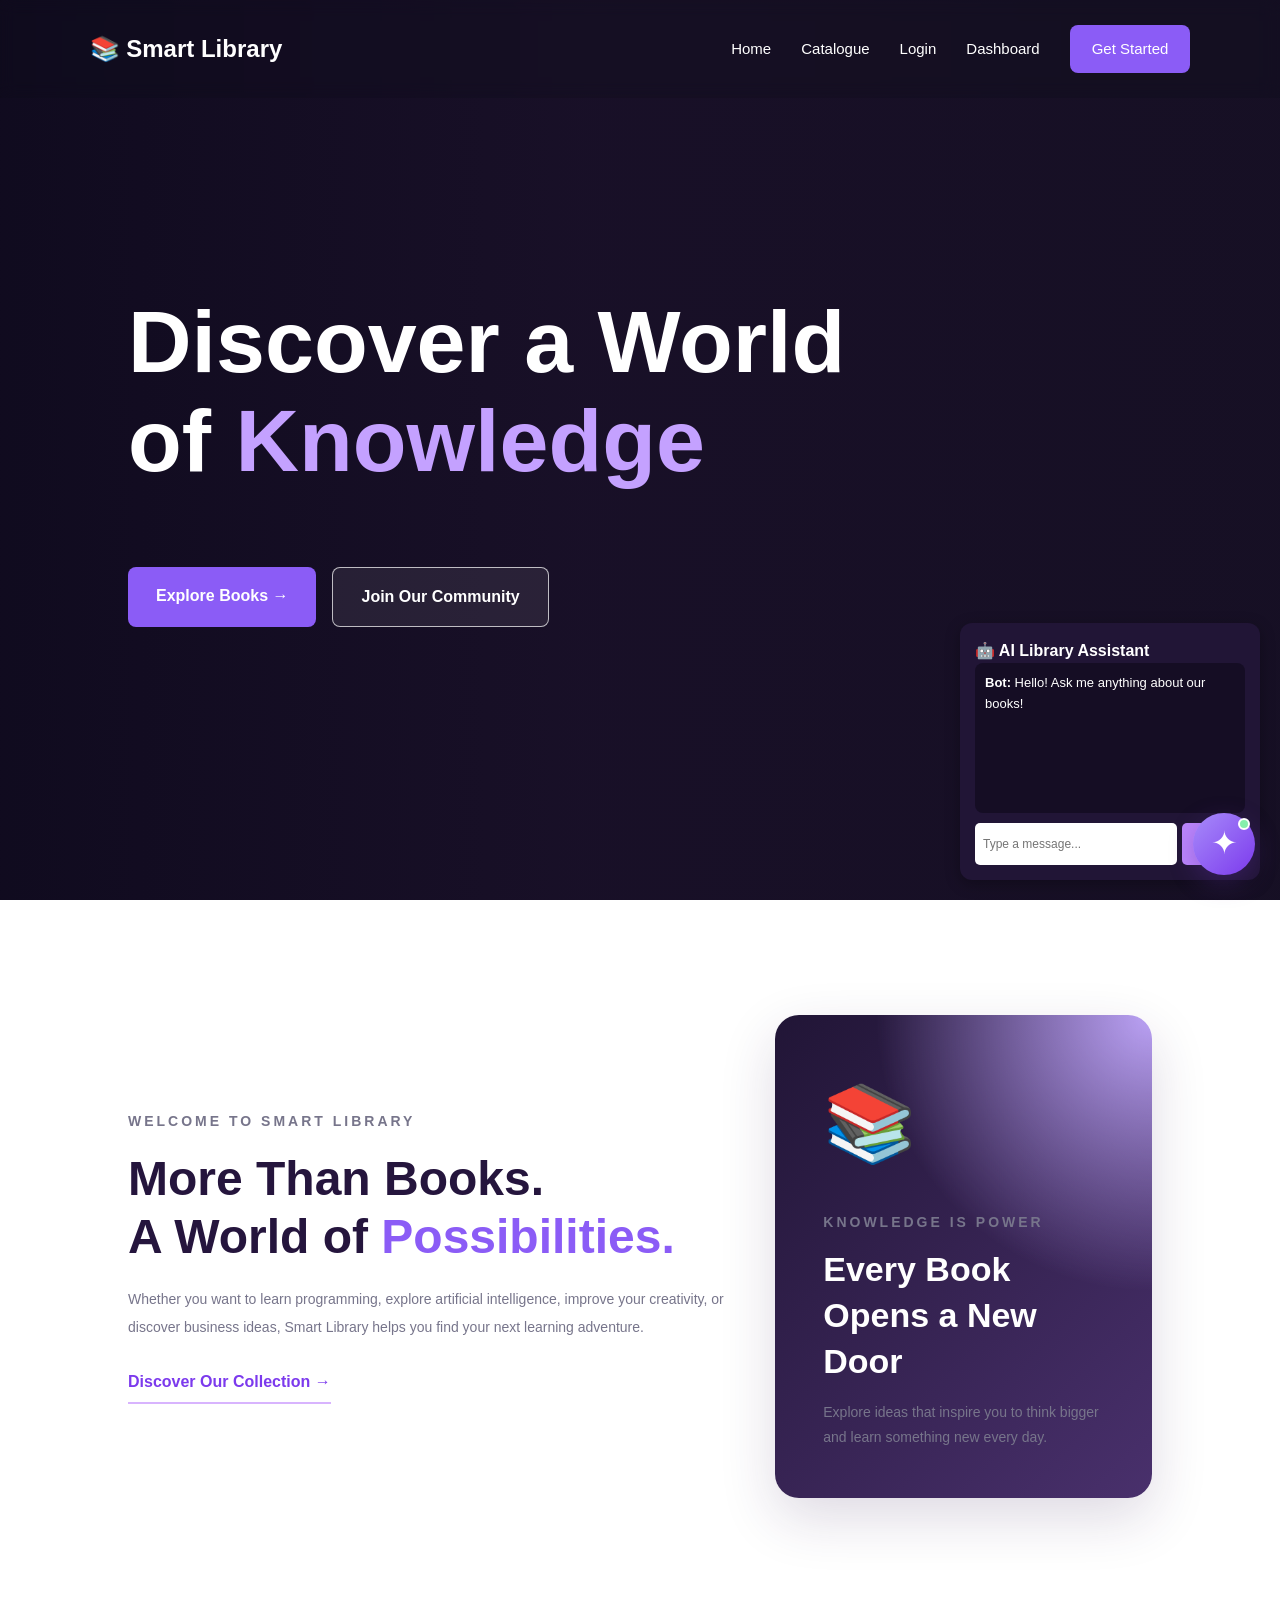
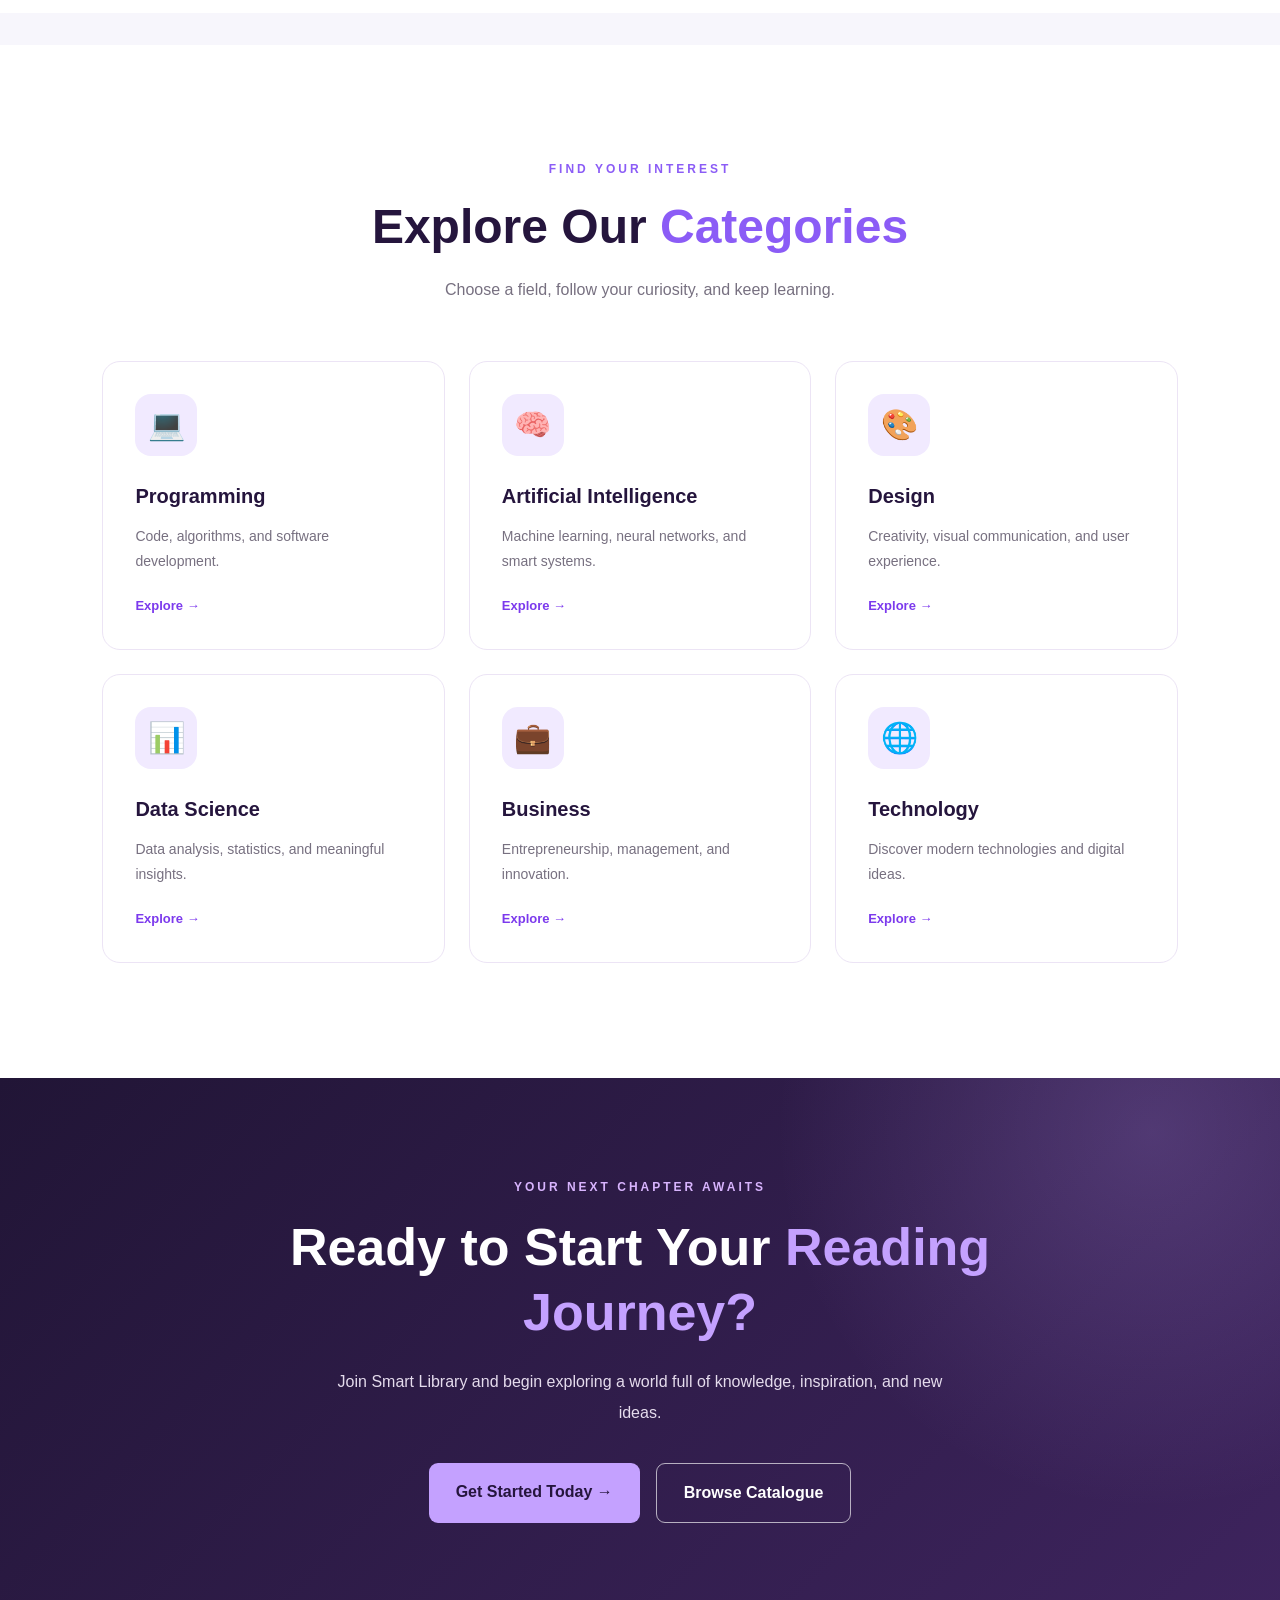
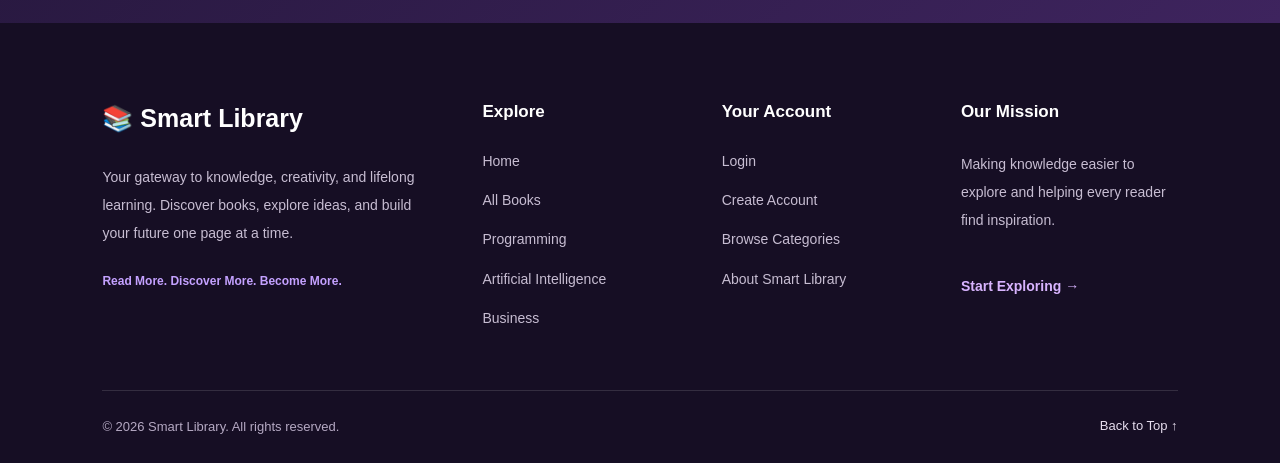
==== index.html @ 588bd34d "Rename home.html to index.html" ====
<!DOCTYPE html>
<html lang="en">
<head>
    <meta charset="UTF-8">
    <meta name="viewport" content="width=device-width, initial-scale=1.0">
    <meta name="theme-color" content="#211536">
    <title>Smart Library | Home</title>
    <link rel="stylesheet" href="style.css">
    <script src="chatbot.js" defer></script>
</head>
<body class="home-page">

    <!-- Navigation -->
    <header class="navbar">
        <a href="index.html" class="logo">📚 Smart Library</a>

        <nav>
            <a href="index.html">Home</a>
            <a href="catalogue.html">Catalogue</a>
            <a href="login.html">Login</a>
            <a href="dashboard.html">Dashboard</a>
            <a href="register.html" class="nav-btn">Get Started</a>
        </nav>
    </header>

    <main>

        <!-- Hero Section -->
        <section class="hero" id="home">

            <div class="hero-overlay"></div>

            <div class="hero-content">
                <h1>
                    Discover a World<br>
                    of <span>Knowledge</span>
                </h1>
                <br><br>
                <div class="hero-buttons">
                    <a href="catalogue.html" class="primary-btn">
                        Explore Books →
                    </a>
                    <a href="register.html" class="secondary-btn">
                        Join Our Community
                    </a>
                </div>
            </div>
        </section>

        <!-- Welcome Section -->
        <section class="welcome-section">
            <div class="welcome-text">
                <p class="section-kicker">WELCOME TO SMART LIBRARY</p>

                <h2>
                    More Than Books.<br>
                    A World of <span>Possibilities.</span>
                </h2>

                <p>
                    Whether you want to learn programming, explore
                    artificial intelligence, improve your creativity,
                    or discover business ideas, Smart Library helps
                    you find your next learning adventure.
                </p>

                <a href="catalogue.html" class="section-link">
                    Discover Our Collection →
                </a>
            </div>

            <div class="welcome-visual">
                <div class="welcome-book-icon">📚</div>
                <p class="visual-small">KNOWLEDGE IS POWER</p>
                <h3>Every Book Opens a New Door</h3>
                <p>
                    Explore ideas that inspire you to think bigger
                    and learn something new every day.
                </p>
            </div>
        </section>

        <!-- Categories -->
        <section class="home-categories-section" id="categories">
            <div class="section-heading">
                <p class="section-kicker">FIND YOUR INTEREST</p>
                <h2>Explore Our <span>Categories</span></h2>
                <p>
                    Choose a field, follow your curiosity, and keep learning.
                </p>
            </div>

            <div class="home-categories-grid">

                <a href="catalogue.html?category=programming" class="home-category-card">
                    <span class="category-icon">💻</span>
                    <h3>Programming</h3>
                    <p>Code, algorithms, and software development.</p>
                    <span class="category-arrow">Explore →</span>
                </a>

                <a href="catalogue.html?category=artificial-intelligence" class="home-category-card">
                    <span class="category-icon">🧠</span>
                    <h3>Artificial Intelligence</h3>
                    <p>Machine learning, neural networks, and smart systems.</p>
                    <span class="category-arrow">Explore →</span>
                </a>

                <a href="catalogue.html?category=design" class="home-category-card">
                    <span class="category-icon">🎨</span>
                    <h3>Design</h3>
                    <p>Creativity, visual communication, and user experience.</p>
                    <span class="category-arrow">Explore →</span>
                </a>

                <a href="catalogue.html?category=data-science" class="home-category-card">
                    <span class="category-icon">📊</span>
                    <h3>Data Science</h3>
                    <p>Data analysis, statistics, and meaningful insights.</p>
                    <span class="category-arrow">Explore →</span>
                </a>

                <a href="catalogue.html?category=business" class="home-category-card">
                    <span class="category-icon">💼</span>
                    <h3>Business</h3>
                    <p>Entrepreneurship, management, and innovation.</p>
                    <span class="category-arrow">Explore →</span>
                </a>

                <a href="catalogue.html?category=technology" class="home-category-card">
                    <span class="category-icon">🌐</span>
                    <h3>Technology</h3>
                    <p>Discover modern technologies and digital ideas.</p>
                    <span class="category-arrow">Explore →</span>
                </a>

            </div>
        </section>

        <!-- Call to Action -->
        <section class="home-cta-section">
            <div class="cta-content">
                <p class="section-kicker">YOUR NEXT CHAPTER AWAITS</p>
                <h2>Ready to Start Your <span>Reading Journey?</span></h2>
                <p>
                    Join Smart Library and begin exploring a world
                    full of knowledge, inspiration, and new ideas.
                </p>

                <div class="hero-buttons cta-buttons">
                    <a href="register.html" class="cta-main-btn">
                        Get Started Today →
                    </a>

                    <a href="catalogue.html" class="cta-outline-btn">
                        Browse Catalogue
                    </a>
                </div>
            </div>
        </section>

        <!-- AI Chatbot Floating Box -->
        <div id="chatbot-container" style="position: fixed; bottom: 20px; right: 20px; z-index: 1000; background: #211536; padding: 15px; border-radius: 12px; color: white; width: 300px; box-shadow: 0 4px 15px rgba(0,0,0,0.3);">
            <h3 style="margin-top:0; font-size: 16px;">🤖 AI Library Assistant</h3>
            <div id="chat-messages" style="height: 150px; overflow-y: auto; background: #150d24; padding: 10px; border-radius: 8px; margin-bottom: 10px; font-size: 13px;">
                <p><strong>Bot:</strong> Hello! Ask me anything about our books!</p>
            </div>
            <div style="display: flex; gap: 5px;">
                <input type="text" id="user-input" placeholder="Type a message..." style="flex: 1; padding: 8px; border-radius: 5px; border: none; font-size: 12px;">
                <button onclick="sendChatMessage()" style="background: #bb86fc; color: black; border: none; padding: 8px 12px; border-radius: 5px; cursor: pointer; font-weight: bold;">Send</button>
            </div>
        </div>

    </main>

    <!-- Footer -->
    <footer class="home-footer" id="footer">
        <div class="footer-main">

            <div class="footer-about">
                <a href="index.html" class="footer-logo">
                    📚 Smart Library
                </a>

                <p>
                    Your gateway to knowledge, creativity, and lifelong
                    learning. Discover books, explore ideas, and build
                    your future one page at a time.
                </p>

                <div class="footer-motto">
                    Read More. Discover More. Become More.
                </div>
            </div>

            <div class="footer-column">
                <h3>Explore</h3>
                <a href="index.html">Home</a>
                <a href="catalogue.html">All Books</a>
                <a href="catalogue.html?category=programming">Programming</a>
                <a href="catalogue.html?category=artificial-intelligence">
                    Artificial Intelligence
                </a>
                <a href="catalogue.html?category=business">Business</a>
            </div>

            <div class="footer-column">
                <h3>Your Account</h3>
                <a href="login.html">Login</a>
                <a href="register.html">Create Account</a>
                <a href="#categories">Browse Categories</a>
                <a href="#about">About Smart Library</a>
            </div>

            <div class="footer-column footer-contact">
                <h3>Our Mission</h3>
                <p>
                    Making knowledge easier to explore and helping
                    every reader find inspiration.
                </p>
                <a href="catalogue.html" class="footer-explore-btn">
                    Start Exploring →
                </a>
            </div>

        </div>

        <div class="footer-bottom">
            <p>© 2026 Smart Library. All rights reserved.</p>

            <a href="#home">Back to Top ↑</a>
        </div>
    </footer>

</body>
</html>
---- style.css ----
/*GENERAL STYLES*/
* {
    margin: 0;
    padding: 0;
    box-sizing: border-box;
}

body {
    font-family: Arial, sans-serif;
    background: #fff;
}

html {
    scroll-behavior: smooth;
    scroll-padding-top: 90px;
}
/*NAVIGATION BAR*/
.navbar {
    position: absolute;
    top: 0;
    left: 0;
    width: 100%;
    z-index: 10;

    display: flex;
    justify-content: space-between;
    align-items: center;

    padding: 25px 7%;
    background: rgba(15, 12, 25, 0.25);
    backdrop-filter: blur(8px);
}

.logo {
    color: white;
    font-size: 24px;
    font-weight: bold;
    text-decoration: none;
}

.navbar nav {
    display: flex;
    align-items: center;
    gap: 30px;
}

.navbar nav a {
    color: white;
    text-decoration: none;
    font-size: 15px;
    transition: 0.3s;
}

.navbar nav a:hover {
    color: #d8b4fe;
}

.navbar nav .nav-btn {
    background: #8b5cf6;
    padding: 12px 22px;
    border-radius: 8px;
}

.navbar nav .nav-btn:hover {
    background: #7c3aed;
    color: white;
}
/*ORIGINAL HERO STYLES
   Used by the Home Page*/
.hero {
    position: relative;
    width: 100%;
    min-height: 100vh;
    min-height: 100svh;

    display: flex;
    align-items: center;

    padding: 130px 10% 100px;
    overflow: hidden;
    background: #171126;
}

.hero-video {
    position: absolute;
    inset: 0;

    width: 100%;
    height: 100%;

    object-fit: cover;
    object-position: center;

    z-index: 0;
}

.hero-overlay {
    position: absolute;
    inset: 0;

    background: linear-gradient(
        90deg,
        rgba(15, 10, 30, 0.88) 0%,
        rgba(25, 15, 40, 0.65) 45%,
        rgba(20, 10, 30, 0.2) 100%
    );

    z-index: 1;
}

.hero-content {
    position: relative;
    z-index: 2;
    max-width: 700px;
    color: white;
}

.subtitle {
    color: #d8b4fe;
    font-size: 13px;
    font-weight: bold;
    letter-spacing: 4px;
    margin-bottom: 25px;
}

.hero-content h1 {
    font-size: clamp(42px, 6vw, 76px);
    line-height: 1.15;
    margin-bottom: 25px;
    font-weight: 800;
}

.hero-content h1 span {
    color: #c4a1ff;
}

.hero-description {
    max-width: 520px;
    font-size: 18px;
    line-height: 1.8;
    color: #e5e0ed;
    margin-bottom: 35px;
}


/*BUTTONS*/

.hero-buttons {
    display: flex;
    flex-wrap: wrap;
    gap: 16px;
}

.primary-btn,
.secondary-btn {
    display: inline-block;
    padding: 16px 28px;
    border-radius: 8px;
    text-decoration: none;
    font-weight: bold;
    transition: 0.3s;
}

.primary-btn {
    background: #8b5cf6;
    color: white;
}

.primary-btn:hover {
    background: #7c3aed;
    transform: translateY(-3px);
}

.secondary-btn {
    color: white;
    border: 1px solid rgba(255, 255, 255, 0.7);
    background: rgba(255, 255, 255, 0.08);
}

.secondary-btn:hover {
    background: white;
    color: #25153d;
}

.scroll-indicator {
    position: absolute;
    bottom: 30px;
    left: 10%;
    z-index: 2;

    color: #e5e0ed;
    font-size: 11px;
    letter-spacing: 3px;
}


/* RESPONSIVE NAVIGATION AND HERO */

@media (max-width: 768px) {
    .navbar {
        padding: 20px 5%;
        align-items: flex-start;
        gap: 20px;
    }

    .logo {
        font-size: 18px;
    }

    .navbar nav {
        gap: 12px;
        flex-wrap: wrap;
        justify-content: flex-end;
    }

    .navbar nav a {
        font-size: 12px;
    }

    .navbar nav .nav-btn {
        padding: 9px 12px;
    }

    .hero {
        padding: 140px 7% 100px;
    }

    .hero-overlay {
        background: rgba(15, 10, 30, 0.7);
    }

    .hero-description {
        font-size: 16px;
    }

    .scroll-indicator {
        left: 7%;
    }
}


/*INNER PAGES NAVIGATION */

.inner-navbar {
    position: relative;
    background: #211536;
}


/* ========================================
   CATALOGUE PAGE
======================================== */

.catalogue-page {
    background: #faf8ff;
    min-height: 100vh;
}

.catalogue-main {
    max-width: 1200px;
    margin: auto;
    padding: 65px 25px;
}

.catalogue-heading {
    text-align: center;
    margin-bottom: 40px;
}

.catalogue-heading .subtitle {
    margin-bottom: 15px;
}

.catalogue-heading h1 {
    font-size: clamp(32px, 5vw, 48px);
    color: #25153d;
    margin-bottom: 15px;
}

.catalogue-heading h1 span {
    color: #8b5cf6;
}

.catalogue-heading > p:last-child {
    color: #777080;
    line-height: 1.7;
}

.catalogue-tools {
    display: flex;
    gap: 15px;
    margin-bottom: 20px;
}

.catalogue-tools input,
.catalogue-tools select {
    min-width: 0;
    padding: 15px;
    border: 1px solid #e5dcef;
    border-radius: 10px;
    background: white;
    font-size: 15px;
    outline: none;
}

.catalogue-tools input {
    flex: 1;
}

.catalogue-tools input:focus,
.catalogue-tools select:focus {
    border-color: #8b5cf6;
}

.results-count {
    color: #756a85;
    margin-bottom: 20px;
}

.books-grid {
    display: grid;
    grid-template-columns: repeat(3, minmax(0, 1fr));
    gap: 25px;
}

.book-card {
    overflow: hidden;
    background: white;
    border: 1px solid #eee7f5;
    border-radius: 16px;
    transition: transform 0.25s, box-shadow 0.25s;
}

.book-card:hover {
    transform: translateY(-5px);
    box-shadow: 0 12px 30px rgba(70, 40, 100, 0.1);
}

.book-cover {
    min-height: 190px;
    display: flex;
    flex-direction: column;
    align-items: center;
    justify-content: center;
    gap: 15px;
}

.book-cover span {
    font-size: 65px;
}

.book-cover small {
    color: #48375d;
    font-weight: bold;
}

.book-info {
    padding: 22px;
}

.book-info h3 {
    color: #25153d;
    margin-bottom: 8px;
}

.book-author {
    color: #8b5cf6;
    font-size: 14px;
    margin-bottom: 14px;
}

.book-description {
    color: #777080;
    font-size: 14px;
    line-height: 1.7;
    min-height: 48px;
    margin-bottom: 20px;
}

.book-btn {
    width: 100%;
    padding: 12px;
    background: #8b5cf6;
    color: white;
    border: none;
    border-radius: 8px;
    cursor: pointer;
    font-weight: bold;
}

.book-btn:hover {
    background: #6d3ed0;
}

.empty-message {
    grid-column: 1 / -1;
    padding: 35px;
    text-align: center;
    color: #777080;
}

.site-footer {
    padding: 25px;
    text-align: center;
    color: #777080;
    border-top: 1px solid #eee7f5;
}

@media (max-width: 850px) {
    .books-grid {
        grid-template-columns: repeat(2, minmax(0, 1fr));
    }
}

@media (max-width: 560px) {
    .catalogue-tools {
        flex-direction: column;
    }

    .books-grid {
        grid-template-columns: 1fr;
    }
}


/* ========================================
   LOGIN AND REGISTER
======================================== */

.auth-page {
    min-height: 100vh;
    background: #f8f5ff;
}

.auth-layout {
    display: flex;
    justify-content: center;
    align-items: center;
    padding: 55px 20px;
    min-height: calc(100vh - 75px);
}

.auth-card {
    width: 100%;
    max-width: 470px;
    padding: 38px;
    border: 1px solid #eee5fa;
    border-radius: 20px;
    background: white;
    box-shadow: 0 15px 50px rgba(52, 30, 80, 0.08);
}

.auth-icon {
    font-size: 38px;
    margin-bottom: 20px;
}

.auth-card .subtitle {
    margin-bottom: 12px;
    letter-spacing: 2px;
}

.auth-card h1 {
    color: #25153d;
    font-size: 30px;
    margin-bottom: 12px;
}

.auth-description {
    color: #777080;
    line-height: 1.7;
    margin-bottom: 28px;
}

.auth-card form {
    display: flex;
    flex-direction: column;
}

.auth-card label {
    color: #352746;
    font-size: 14px;
    font-weight: bold;
    margin-bottom: 8px;
}

.auth-card input {
    width: 100%;
    padding: 14px;
    border: 1px solid #e4dceb;
    border-radius: 9px;
    margin-bottom: 18px;
    font-size: 15px;
    outline: none;
}

.auth-card input:focus {
    border-color: #8b5cf6;
    box-shadow: 0 0 0 3px rgba(139, 92, 246, 0.1);
}

.auth-submit {
    padding: 15px;
    margin-top: 5px;
    border: none;
    border-radius: 9px;
    background: #8b5cf6;
    color: white;
    font-weight: bold;
    font-size: 15px;
    cursor: pointer;
}

.auth-submit:hover {
    background: #6d3ed0;
}

.form-message {
    margin-top: 15px;
    font-size: 14px;
    line-height: 1.6;
    color: #6d3ed0;
}

.auth-switch {
    margin-top: 25px;
    text-align: center;
    color: #777080;
    font-size: 14px;
}

.auth-switch a {
    color: #8b5cf6;
    font-weight: bold;
    text-decoration: none;
}

@media (max-width: 500px) {
    .auth-card {
        padding: 25px 20px;
    }

    .auth-card h1 {
        font-size: 26px;
    }
}


/* ========================================
   FLOATING AI LIBRARY ASSISTANT
======================================== */

.library-chat-widget {
    --chat-purple: #8b5cf6;
    --chat-dark: #281842;
    font-family: Arial, sans-serif;
    position: relative;
    z-index: 9999;
}

.chat-launcher {
    position: fixed;
    right: 25px;
    bottom: 25px;
    width: 62px;
    height: 62px;
    border: none;
    border-radius: 50%;
    background: linear-gradient(135deg, #a78bfa, #7c3aed);
    color: white;
    box-shadow: 0 8px 25px rgba(91, 45, 160, 0.35);
    cursor: pointer;
    display: flex;
    align-items: center;
    justify-content: center;
    transition: transform 0.2s;
}

.chat-launcher:hover {
    transform: scale(1.07);
}

.chat-launcher-icon {
    font-size: 32px;
}

.chat-notification {
    position: absolute;
    top: 5px;
    right: 5px;
    width: 12px;
    height: 12px;
    background: #86efac;
    border: 2px solid white;
    border-radius: 50%;
}

.chat-window {
    position: fixed;
    right: 25px;
    bottom: 100px;
    width: min(370px, calc(100vw - 30px));
    height: min(560px, calc(100dvh - 130px));
    min-height: 350px;
    display: flex;
    flex-direction: column;
    overflow: hidden;
    background: #fff;
    border: 1px solid #eee5fa;
    border-radius: 18px;
    box-shadow: 0 15px 55px rgba(35, 20, 55, 0.22);
}

.chat-window[hidden] {
    display: none;
}

.chat-header {
    display: flex;
    align-items: center;
    gap: 12px;
    padding: 17px;
    background: var(--chat-dark);
    color: white;
}

.chat-avatar {
    width: 42px;
    height: 42px;
    flex-shrink: 0;
    display: grid;
    place-items: center;
    border-radius: 50%;
    background: var(--chat-purple);
    font-size: 25px;
}

.chat-header-text {
    flex: 1;
}

.chat-header h2 {
    font-size: 15px;
    margin: 0 0 6px;
}

.chat-header p {
    font-size: 12px;
    color: #ded2f4;
    margin: 0;
}

.online-dot {
    display: inline-block;
    width: 7px;
    height: 7px;
    background: #86efac;
    border-radius: 50%;
    margin-right: 4px;
}

.chat-close {
    background: transparent;
    color: white;
    border: none;
    font-size: 28px;
    cursor: pointer;
}

.chat-messages {
    flex: 1;
    overflow-y: auto;
    padding: 15px;
    display: flex;
    flex-direction: column;
    gap: 12px;
    background: #faf8ff;
}

.chat-message {
    max-width: 88%;
    padding: 12px 14px;
    border-radius: 14px;
    font-size: 13px;
    line-height: 1.6;
    overflow-wrap: anywhere;
}

.chat-message.bot {
    align-self: flex-start;
    background: white;
    border: 1px solid #eee5fa;
    color: #342444;
    border-bottom-left-radius: 4px;
}

.chat-message.user {
    align-self: flex-end;
    background: #8b5cf6;
    color: white;
    border-bottom-right-radius: 4px;
}

.chat-book-card {
    background: white;
    border: 1px solid #e8def5;
    border-radius: 12px;
    padding: 13px;
    color: #342444;
}

.chat-book-card h3 {
    font-size: 14px;
    margin: 0 0 6px;
}

.chat-book-card p {
    font-size: 12px;
    line-height: 1.6;
    margin: 7px 0;
    overflow-wrap: anywhere;
}

.chat-book-card p:nth-of-type(1) {
    color: #776a86;
}

.chat-book-category {
    display: inline-block;
    font-size: 11px;
    color: #6d3ed0;
    background: #f0e8ff;
    padding: 4px 8px;
    border-radius: 20px;
}

.chat-book-card a {
    display: inline-block;
    margin-top: 7px;
    font-size: 12px;
    color: #6d3ed0;
    font-weight: bold;
    text-decoration: none;
}

.chat-book-card a:hover {
    text-decoration: underline;
}

.chat-suggestions {
    display: flex;
    flex-wrap: wrap;
    gap: 6px;
    padding: 10px 12px;
    border-top: 1px solid #eee5fa;
    background: white;
}

.chat-suggestions button {
    background: #f4edff;
    color: #5c3590;
    border: 1px solid #e4d5fb;
    border-radius: 18px;
    padding: 8px 10px;
    font-size: 11px;
    cursor: pointer;
}

.chat-suggestions button:hover {
    background: #e9dcff;
}

.chat-input-area {
    display: flex;
    align-items: center;
    gap: 8px;
    padding: 12px;
    border-top: 1px solid #eee5fa;
    background: white;
}

.chat-input-area input {
    flex: 1;
    width: 0;
    min-width: 0;
    padding: 12px;
    border: 1px solid #e3d9ef;
    border-radius: 22px;
    outline: none;
    font-size: 13px;
}

.chat-input-area input:focus {
    border-color: var(--chat-purple);
}

.chat-input-area button {
    flex-shrink: 0;
    width: 40px;
    height: 40px;
    border: none;
    border-radius: 50%;
    background: var(--chat-purple);
    color: white;
    font-size: 20px;
    cursor: pointer;
}

.chat-disclaimer {
    margin: 0;
    padding: 0 10px 9px;
    text-align: center;
    color: #8a7c99;
    font-size: 10px;
    background: white;
}

@media (max-width: 480px) {
    .chat-launcher {
        right: 16px;
        bottom: 16px;
        width: 56px;
        height: 56px;
    }

    .chat-window {
        right: 10px;
        bottom: 82px;
        width: calc(100vw - 20px);
        height: min(540px, calc(100dvh - 100px));
    }
}


/* ========================================
   HOME PAGE ONLY
   New long homepage sections and footer
======================================== */

.home-page {
    color: #302341;
    overflow-x: hidden;
}

/* Keep the homepage navbar over the video */

.home-page .navbar {
    position: absolute;
}

/* Larger hero section */

.home-page .hero {
    min-height: 100vh;
    min-height: 100svh;
    padding: 150px 10% 130px;
}

.home-page .hero-content {
    max-width: 850px;
}

.home-eyebrow {
    color: #d8b4fe;
    font-size: 13px;
    font-weight: 700;
    letter-spacing: 4px;
    margin-bottom: 24px;
}

.home-page .hero-content h1 {
    font-size: clamp(48px, 7vw, 88px);
    line-height: 1.12;
    margin-bottom: 26px;
}

.home-page .hero-description {
    max-width: 600px;
}

.hero-note {
    margin-top: 38px;
    color: #e9ddfa;
    font-size: 14px;
    letter-spacing: 1px;
}

.hero-note span {
    color: #c4a1ff;
    margin-right: 8px;
}

.home-scroll {
    position: absolute;
    bottom: 30px;
    left: 10%;
    z-index: 2;
    color: #fff;
    font-size: 11px;
    letter-spacing: 3px;
    text-decoration: none;
    transition: color 0.3s;
}

.home-scroll:hover {
    color: #d8b4fe;
}


/* Shared homepage section headings */

.section-kicker {
    color: #8b5cf6;
    font-size: 12px;
    font-weight: 800;
    letter-spacing: 3px;
    margin-bottom: 18px;
}

.section-heading {
    max-width: 760px;
    margin: 0 auto 55px;
    text-align: center;
}

.section-heading h2,
.welcome-text h2 {
    font-size: clamp(32px, 4vw, 48px);
    line-height: 1.2;
    color: #25153d;
    margin-bottom: 20px;
}

.section-heading h2 span,
.welcome-text h2 span {
    color: #8b5cf6;
}

.section-heading > p:last-child {
    color: #777080;
    line-height: 1.9;
    font-size: 16px;
}


/* Welcome section */

.welcome-section {
    display: grid;
    grid-template-columns: 1.1fr 0.9fr;
    align-items: center;
    gap: 70px;
    padding: 115px 10%;
    background: #fff;
}

.welcome-text {
    max-width: 650px;
}

.welcome-text > p:not(.section-kicker) {
    color: #777080;
    font-size: 17px;
    line-height: 2;
    margin-bottom: 28px;
}

.section-link {
    display: inline-block;
    color: #7c3aed;
    font-weight: 700;
    text-decoration: none;
    border-bottom: 2px solid #d8b4fe;
    padding-bottom: 7px;
}

.section-link:hover {
    color: #4c1d95;
}

.welcome-visual {
    min-height: 360px;
    padding: 48px;
    display: flex;
    flex-direction: column;
    align-items: flex-start;
    justify-content: center;
    border-radius: 24px;
    background:
        radial-gradient(circle at top right, #bba2f5, transparent 45%),
        linear-gradient(135deg, #211536, #49306c);
    color: white;
    box-shadow: 0 20px 55px rgba(49, 25, 80, 0.16);
}

.welcome-book-icon {
    font-size: 75px;
    margin-bottom: 28px;
}

.visual-small {
    color: #d8b4fe;
    font-size: 11px;
    letter-spacing: 3px;
    font-weight: bold;
    margin-bottom: 14px;
}

.welcome-visual h3 {
    font-size: clamp(24px, 3vw, 34px);
    line-height: 1.35;
    margin-bottom: 15px;
}

.welcome-visual > p:last-child {
    color: #e4dcec;
    line-height: 1.8;
}


/* Featured books */

.featured-section {
    padding: 110px 8%;
    background: #f8f5ff;
}

.home-books-grid {
    display: grid;
    grid-template-columns: repeat(3, minmax(0, 1fr));
    gap: 30px;
    max-width: 1300px;
    margin: auto;
}

.home-book-card {
    background: #fff;
    border: 1px solid #eee5fa;
    border-radius: 18px;
    overflow: hidden;
    transition: transform 0.3s, box-shadow 0.3s;
}

.home-book-card:hover {
    transform: translateY(-8px);
    box-shadow: 0 18px 45px rgba(48, 25, 75, 0.12);
}

.home-book-cover {
    min-height: 270px;
    padding: 35px 20px;
    display: flex;
    flex-direction: column;
    align-items: center;
    justify-content: center;
    gap: 22px;
    text-align: center;
}

.home-book-cover > span {
    font-size: 76px;
}

.home-book-cover small {
    font-size: 11px;
    font-weight: 800;
    letter-spacing: 3px;
}

.cover-programming {
    background: linear-gradient(135deg, #d9e6ff, #a6b9ed);
    color: #23365d;
}

.cover-ai {
    background: linear-gradient(135deg, #e8d9ff, #b99ae8);
    color: #39205b;
}

.cover-business {
    background: linear-gradient(135deg, #f7e7ca, #e8c38b);
    color: #67431d;
}

.home-book-info {
    padding: 28px;
}

.home-book-tag {
    display: inline-block;
    color: #7c3aed;
    font-size: 10px;
    font-weight: 800;
    letter-spacing: 1.3px;
    margin-bottom: 14px;
}

.home-book-info h3 {
    color: #25153d;
    font-size: 23px;
    margin-bottom: 14px;
}

.home-book-info p {
    color: #777080;
    line-height: 1.8;
    font-size: 14px;
    min-height: 76px;
    margin-bottom: 22px;
}

.home-book-info > a {
    color: #7c3aed;
    text-decoration: none;
    font-size: 14px;
    font-weight: 700;
}

.home-book-info > a:hover {
    color: #4c1d95;
}

.featured-action {
    text-align: center;
    margin-top: 45px;
}


/* Homepage categories */

.home-categories-section {
    padding: 115px 8%;
    background: #fff;
}

.home-categories-grid {
    max-width: 1300px;
    margin: auto;
    display: grid;
    grid-template-columns: repeat(3, minmax(0, 1fr));
    gap: 24px;
}

.home-category-card {
    min-height: 255px;
    padding: 32px;
    display: flex;
    flex-direction: column;
    align-items: flex-start;
    background: #fff;
    border: 1px solid #ece4f5;
    border-radius: 18px;
    text-decoration: none;
    transition: transform 0.3s, border-color 0.3s,
                box-shadow 0.3s;
}

.home-category-card:hover {
    transform: translateY(-6px);
    border-color: #c4a1ff;
    box-shadow: 0 14px 35px rgba(66, 36, 100, 0.09);
}

.category-icon {
    width: 62px;
    height: 62px;
    display: grid;
    place-items: center;
    background: #f1eaff;
    border-radius: 16px;
    font-size: 30px;
    margin-bottom: 24px;
}

.home-category-card h3 {
    color: #25153d;
    font-size: 20px;
    margin-bottom: 12px;
}

.home-category-card p {
    color: #777080;
    font-size: 14px;
    line-height: 1.8;
    margin-bottom: 22px;
}

.category-arrow {
    color: #7c3aed;
    font-size: 13px;
    font-weight: bold;
    margin-top: auto;
}


/* Why choose Smart Library */

.why-section {
    padding: 110px 8%;
    background: #f8f5ff;
}

.why-grid {
    max-width: 1300px;
    margin: auto;
    display: grid;
    grid-template-columns: repeat(4, minmax(0, 1fr));
    gap: 22px;
}

.why-card {
    padding: 32px 25px;
    background: white;
    border: 1px solid #eee5fa;
    border-radius: 17px;
    transition: transform 0.3s, box-shadow 0.3s;
}

.why-card:hover {
    transform: translateY(-5px);
    box-shadow: 0 12px 30px rgba(48, 25, 75, 0.08);
}

.why-icon {
    font-size: 38px;
    margin-bottom: 24px;
}

.why-card h3 {
    color: #25153d;
    font-size: 18px;
    line-height: 1.5;
    margin-bottom: 14px;
}

.why-card p {
    color: #777080;
    font-size: 14px;
    line-height: 1.9;
}


/* Homepage call to action */

.home-cta-section {
    padding: 100px 8%;
    background:
        radial-gradient(circle at 90% 10%, rgba(196, 161, 255, 0.2), transparent 30%),
        linear-gradient(135deg, #211536, #3e245e);
    color: white;
}

.cta-content {
    max-width: 850px;
    margin: auto;
    text-align: center;
}

.home-cta-section .section-kicker {
    color: #d8b4fe;
}

.home-cta-section h2 {
    font-size: clamp(32px, 4.5vw, 52px);
    line-height: 1.25;
    margin-bottom: 22px;
}

.home-cta-section h2 span {
    color: #c4a1ff;
}

.home-cta-section .cta-content > p:not(.section-kicker) {
    max-width: 650px;
    margin: 0 auto;
    color: #e5dced;
    font-size: 16px;
    line-height: 1.9;
}

.cta-buttons {
    justify-content: center;
    margin-top: 35px;
}

.cta-main-btn,
.cta-outline-btn {
    display: inline-block;
    padding: 16px 27px;
    border-radius: 9px;
    text-decoration: none;
    font-weight: bold;
    transition: 0.3s;
}

.cta-main-btn {
    background: #c4a1ff;
    color: #25153d;
}

.cta-main-btn:hover {
    background: #dfccff;
    transform: translateY(-3px);
}

.cta-outline-btn {
    border: 1px solid rgba(255, 255, 255, 0.65);
    color: white;
}

.cta-outline-btn:hover {
    background: white;
    color: #25153d;
}


/* Homepage footer */

.home-footer {
    padding: 75px 8% 0;
    background: #160e24;
    color: #fff;
}

.footer-main {
    max-width: 1400px;
    margin: auto;
    display: grid;
    grid-template-columns: 1.5fr 0.85fr 0.85fr 1fr;
    gap: 55px;
    padding-bottom: 60px;
}

.footer-logo {
    display: inline-block;
    color: white;
    font-size: 25px;
    font-weight: 800;
    text-decoration: none;
    margin-bottom: 25px;
}

.footer-about > p,
.footer-contact > p {
    color: #c7bdd2;
    font-size: 14px;
    line-height: 2;
    max-width: 370px;
    margin-bottom: 24px;
}

.footer-motto {
    color: #c4a1ff;
    font-size: 12px;
    line-height: 1.8;
    font-weight: bold;
}

.footer-column {
    display: flex;
    flex-direction: column;
    align-items: flex-start;
    gap: 17px;
}

.footer-column h3 {
    color: #fff;
    font-size: 17px;
    margin-bottom: 8px;
}

.footer-column a {
    color: #c7bdd2;
    font-size: 14px;
    line-height: 1.6;
    text-decoration: none;
    transition: color 0.25s;
}

.footer-column a:hover,
.footer-bottom a:hover {
    color: #c4a1ff;
}

.footer-explore-btn {
    display: inline-block;
    color: #d8b4fe !important;
    font-weight: bold;
}

.footer-bottom {
    max-width: 1400px;
    margin: auto;
    padding: 25px 0;
    border-top: 1px solid rgba(255, 255, 255, 0.13);
    display: flex;
    justify-content: space-between;
    align-items: center;
    gap: 20px;
}

.footer-bottom p {
    color: #b5a9c3;
    font-size: 13px;
    line-height: 1.7;
}

.footer-bottom a {
    color: #e5dced;
    font-size: 13px;
    text-decoration: none;
    white-space: nowrap;
}


/* ========================================
   HOMEPAGE RESPONSIVE DESIGN
======================================== */

@media (max-width: 1000px) {
    .welcome-section {
        gap: 40px;
        padding: 85px 7%;
    }

    .featured-section,
    .home-categories-section,
    .why-section {
        padding: 85px 6%;
    }

    .home-books-grid,
    .home-categories-grid {
        grid-template-columns: repeat(2, minmax(0, 1fr));
    }

    .why-grid {
        grid-template-columns: repeat(2, minmax(0, 1fr));
    }

    .footer-main {
        grid-template-columns: repeat(2, minmax(0, 1fr));
        gap: 40px;
    }
}

@media (max-width: 650px) {
    .home-page .navbar {
        padding: 18px 5%;
        align-items: center;
        gap: 14px;
        flex-wrap: wrap;
    }

    .home-page .logo {
        font-size: 19px;
    }

    .home-page .navbar nav {
        gap: 12px;
    }

    .home-page .navbar nav a {
        font-size: 12px;
    }

    .home-page .hero {
        min-height: 100svh;
        padding: 165px 7% 115px;
    }

    .home-page .hero-content h1 {
        font-size: clamp(40px, 10vw, 58px);
    }

    .home-page .hero-description {
        font-size: 15px;
    }

    .home-eyebrow {
        font-size: 10px;
        letter-spacing: 2px;
    }

    .home-scroll {
        left: 7%;
        font-size: 9px;
        letter-spacing: 2px;
    }

    .welcome-section {
        grid-template-columns: 1fr;
        gap: 35px;
        padding: 75px 7%;
    }

    .welcome-visual {
        min-height: 300px;
        padding: 32px;
    }

    .featured-section,
    .home-categories-section,
    .why-section {
        padding: 75px 6%;
    }

    .section-heading {
        margin-bottom: 35px;
    }

    .section-heading h2,
    .welcome-text h2 {
        font-size: 32px;
    }

    .home-books-grid,
    .home-categories-grid,
    .why-grid {
        grid-template-columns: 1fr;
    }

    .home-book-cover {
        min-height: 230px;
    }

    .home-book-info p {
        min-height: 0;
    }

    .home-category-card {
        min-height: 220px;
    }

    .home-cta-section {
        padding: 75px 7%;
    }

    .home-cta-section h2 {
        font-size: 32px;
    }

    .cta-buttons {
        flex-direction: column;
    }

    .cta-main-btn,
    .cta-outline-btn {
        width: 100%;
        text-align: center;
    }

    .home-footer {
        padding: 55px 7% 0;
    }

    .footer-main {
        grid-template-columns: 1fr;
        gap: 35px;
        padding-bottom: 40px;
    }

    .footer-bottom {
        flex-direction: column;
        align-items: flex-start;
    }
}


/* Respect reduced motion preferences */

@media (prefers-reduced-motion: reduce) {
    html {
        scroll-behavior: auto;
    }

    .home-page *,
    .home-page *::before,
    .home-page *::after {
        transition-duration: 0.01ms !important;
    }
}

@import url('https://fonts.googleapis.com/css2?family=Inter:wght@400;500;600;700;800&display=swap');

:root {
    --primary: #7655d9;
    --primary-dark: #5c3eb7;
    --text: #25213a;
    --muted: #77758b;
    --background: #f7f6fc;
    --border: #eae7f3;
    --white: #ffffff;
    --shadow: 0 8px 28px rgba(47, 35, 86, 0.06);
}

* {
    box-sizing: border-box;
    margin: 0;
    padding: 0;
}

html {
    scroll-behavior: smooth;
    scroll-padding-top: 90px;
}

body {
    font-family: 'Inter', Arial, sans-serif;
    background: var(--background);
    color: var(--text);
    line-height: 1.6;
}

a {
    color: inherit;
    text-decoration: none;
}

button,
input {
    font: inherit;
}

.dashboard-navbar {
    min-height: 76px;
    padding: 15px 7%;
    background: var(--white);
    border-bottom: 1px solid var(--border);
    display: flex;
    justify-content: space-between;
    align-items: center;
    gap: 24px;
    flex-wrap: wrap;
}

.brand {
    font-size: 22px;
    font-weight: 800;
    color: var(--primary);
}

.dashboard-navbar nav {
    display: flex;
    align-items: center;
    gap: 25px;
    flex-wrap: wrap;
}

.dashboard-navbar nav a {
    color: #666277;
    font-size: 14px;
    font-weight: 600;
    transition: color 0.2s;
}

.dashboard-navbar nav a:hover,
.dashboard-navbar nav a.active {
    color: var(--primary);
}

.dashboard-container {
    width: min(1200px, 90%);
    margin: 0 auto;
    padding: 42px 0 25px;
}

.welcome-section {
    display: flex;
    align-items: center;
    justify-content: space-between;
    gap: 25px;
    margin-bottom: 32px;
}

.eyebrow {
    color: var(--primary);
    font-size: 11px;
    font-weight: 800;
    letter-spacing: 1.5px;
    margin-bottom: 7px;
}

.welcome-section h1 {
    font-size: clamp(30px, 4vw, 42px);
    line-height: 1.2;
    margin-bottom: 10px;
}

.welcome-section p:not(.eyebrow) {
    color: var(--muted);
    font-size: 14px;
}

.main-button {
    display: inline-flex;
    align-items: center;
    justify-content: center;
    background: var(--primary);
    color: white;
    padding: 12px 19px;
    border: none;
    border-radius: 10px;
    font-weight: 700;
    font-size: 13px;
    cursor: pointer;
    transition: 0.2s;
}

.main-button:hover {
    background: var(--primary-dark);
    transform: translateY(-1px);
}

.stats-grid {
    display: grid;
    grid-template-columns: repeat(4, minmax(0, 1fr));
    gap: 18px;
    margin-bottom: 25px;
}

.stat-card {
    display: flex;
    align-items: center;
    gap: 15px;
    padding: 22px;
    background: var(--white);
    border: 1px solid var(--border);
    border-radius: 16px;
    box-shadow: var(--shadow);
}

.stat-icon {
    width: 48px;
    height: 48px;
    flex-shrink: 0;
    display: grid;
    place-items: center;
    border-radius: 14px;
    font-size: 21px;
    font-weight: 800;
}

.purple { background: #eee8ff; color: #7655d9; }
.pink { background: #ffebf2; color: #d94f87; }
.blue { background: #e7f2ff; color: #3979d5; }
.green { background: #e3f8ec; color: #29965b; }

.stat-card p {
    color: var(--muted);
    font-size: 12px;
    margin-bottom: 4px;
}

.stat-card h2 {
    font-size: 25px;
    line-height: 1.2;
}

.dashboard-grid {
    display: grid;
    grid-template-columns: repeat(2, minmax(0, 1fr));
    gap: 22px;
    align-items: start;
}

.panel {
    min-width: 0;
    background: var(--white);
    border: 1px solid var(--border);
    border-radius: 17px;
    padding: 25px;
    box-shadow: var(--shadow);
    scroll-margin-top: 95px;
}

.panel-heading {
    display: flex;
    align-items: center;
    justify-content: space-between;
    gap: 12px;
    margin-bottom: 23px;
}

.panel-heading h2 {
    font-size: 21px;
    line-height: 1.3;
}

.heading-icon {
    width: 43px;
    height: 43px;
    border-radius: 13px;
    display: grid;
    place-items: center;
    background: #f0ecff;
    color: var(--primary);
    font-size: 20px;
}

.small-link {
    color: var(--primary);
    font-size: 12px;
    font-weight: 700;
}

.account-panel form {
    display: flex;
    flex-direction: column;
    gap: 9px;
}

.account-panel label {
    margin-top: 7px;
    font-size: 12px;
    font-weight: 700;
}

.account-panel input {
    width: 100%;
    padding: 12px 13px;
    border: 1px solid #e5e1ef;
    border-radius: 9px;
    outline: none;
    background: #fdfcff;
    color: var(--text);
    font-size: 13px;
}

.account-panel input:focus {
    border-color: var(--primary);
    box-shadow: 0 0 0 3px rgba(118, 85, 217, 0.1);
}

.full-button {
    width: 100%;
    margin-top: 12px;
}

.message {
    font-size: 12px;
    color: #258650;
    min-height: 18px;
}

.book-list,
.payments-list {
    display: flex;
    flex-direction: column;
    gap: 12px;
}

.book-item {
    display: flex;
    align-items: center;
    gap: 13px;
    padding: 12px;
    border: 1px solid #f0edf6;
    border-radius: 12px;
    min-width: 0;
}

.book-cover {
    width: 53px;
    height: 68px;
    flex-shrink: 0;
    border-radius: 7px;
    display: grid;
    place-items: center;
    background: linear-gradient(145deg, #eae3ff, #c8b8ff);
    font-size: 24px;
    overflow: hidden;
}

.book-cover img {
    width: 100%;
    height: 100%;
    object-fit: cover;
}

.book-info {
    min-width: 0;
    flex: 1;
}

.book-info h3 {
    font-size: 13px;
    overflow-wrap: anywhere;
    margin-bottom: 4px;
}

.book-info p {
    font-size: 11px;
    color: var(--muted);
}

.item-actions {
    display: flex;
    flex-direction: column;
    align-items: flex-end;
    gap: 7px;
}

.text-action {
    border: none;
    background: transparent;
    color: var(--primary);
    font-size: 11px;
    font-weight: 700;
    cursor: pointer;
}

.remove-action {
    color: #d94f70;
}

.empty-state {
    padding: 24px 12px;
    text-align: center;
    border: 1px dashed #ded8ed;
    border-radius: 12px;
    color: var(--muted);
    font-size: 13px;
}

.empty-state a {
    display: inline-block;
    color: var(--primary);
    font-weight: 700;
    margin-top: 8px;
}

.payment-summary {
    padding: 15px;
    margin-bottom: 15px;
    background: #f5f1ff;
    border-radius: 12px;
    display: flex;
    justify-content: space-between;
    gap: 10px;
    flex-wrap: wrap;
}

.payment-summary span {
    color: var(--muted);
    font-size: 12px;
}

.payment-summary strong {
    color: var(--primary);
    font-size: 14px;
}

.payment-item {
    display: flex;
    align-items: center;
    justify-content: space-between;
    gap: 12px;
    padding: 13px 0;
    border-bottom: 1px solid #f0edf6;
}

.payment-item:last-child {
    border-bottom: none;
}

.payment-item h3 {
    font-size: 13px;
    overflow-wrap: anywhere;
}

.payment-item p {
    font-size: 11px;
    color: var(--muted);
    margin-top: 3px;
}

.payment-right {
    text-align: right;
    flex-shrink: 0;
}

.payment-right strong {
    display: block;
    font-size: 13px;
}

.status {
    display: inline-block;
    margin-top: 4px;
    padding: 3px 8px;
    border-radius: 20px;
    font-size: 10px;
    font-weight: 700;
}

.status.completed {
    background: #e3f8ec;
    color: #258650;
}

.status.pending {
    background: #fff2d9;
    color: #9a6a08;
}

.status.failed {
    background: #ffe7e9;
    color: #c43f51;
}

.note {
    font-size: 11px;
    color: var(--muted);
    margin-top: 16px;
}

.dashboard-footer {
    padding: 30px 0 10px;
    margin-top: 12px;
    text-align: center;
    color: var(--muted);
    font-size: 12px;
}

.dashboard-footer a {
    display: inline-block;
    margin-bottom: 10px;
    color: var(--primary);
    font-weight: 700;
}

@media (max-width: 950px) {
    .stats-grid {
        grid-template-columns: repeat(2, minmax(0, 1fr));
    }

    .dashboard-grid {
        grid-template-columns: 1fr;
    }
}

@media (max-width: 600px) {
    .dashboard-navbar {
        padding: 16px 5%;
    }

    .dashboard-navbar nav {
        gap: 13px;
    }

    .dashboard-navbar nav a {
        font-size: 12px;
    }

    .dashboard-container {
        width: 92%;
        padding-top: 28px;
    }

    .welcome-section {
        align-items: flex-start;
        flex-direction: column;
    }

    .stats-grid {
        gap: 10px;
    }

    .stat-card {
        padding: 14px;
        gap: 10px;
    }

    .stat-icon {
        width: 39px;
        height: 39px;
        font-size: 17px;
    }

    .stat-card h2 {
        font-size: 21px;
    }

    .stat-card p {
        font-size: 10px;
    }

    .panel {
        padding: 17px;
    }

    .book-item {
        align-items: flex-start;
        gap: 9px;
    }

    .book-cover {
        width: 43px;
        height: 58px;
    }
}
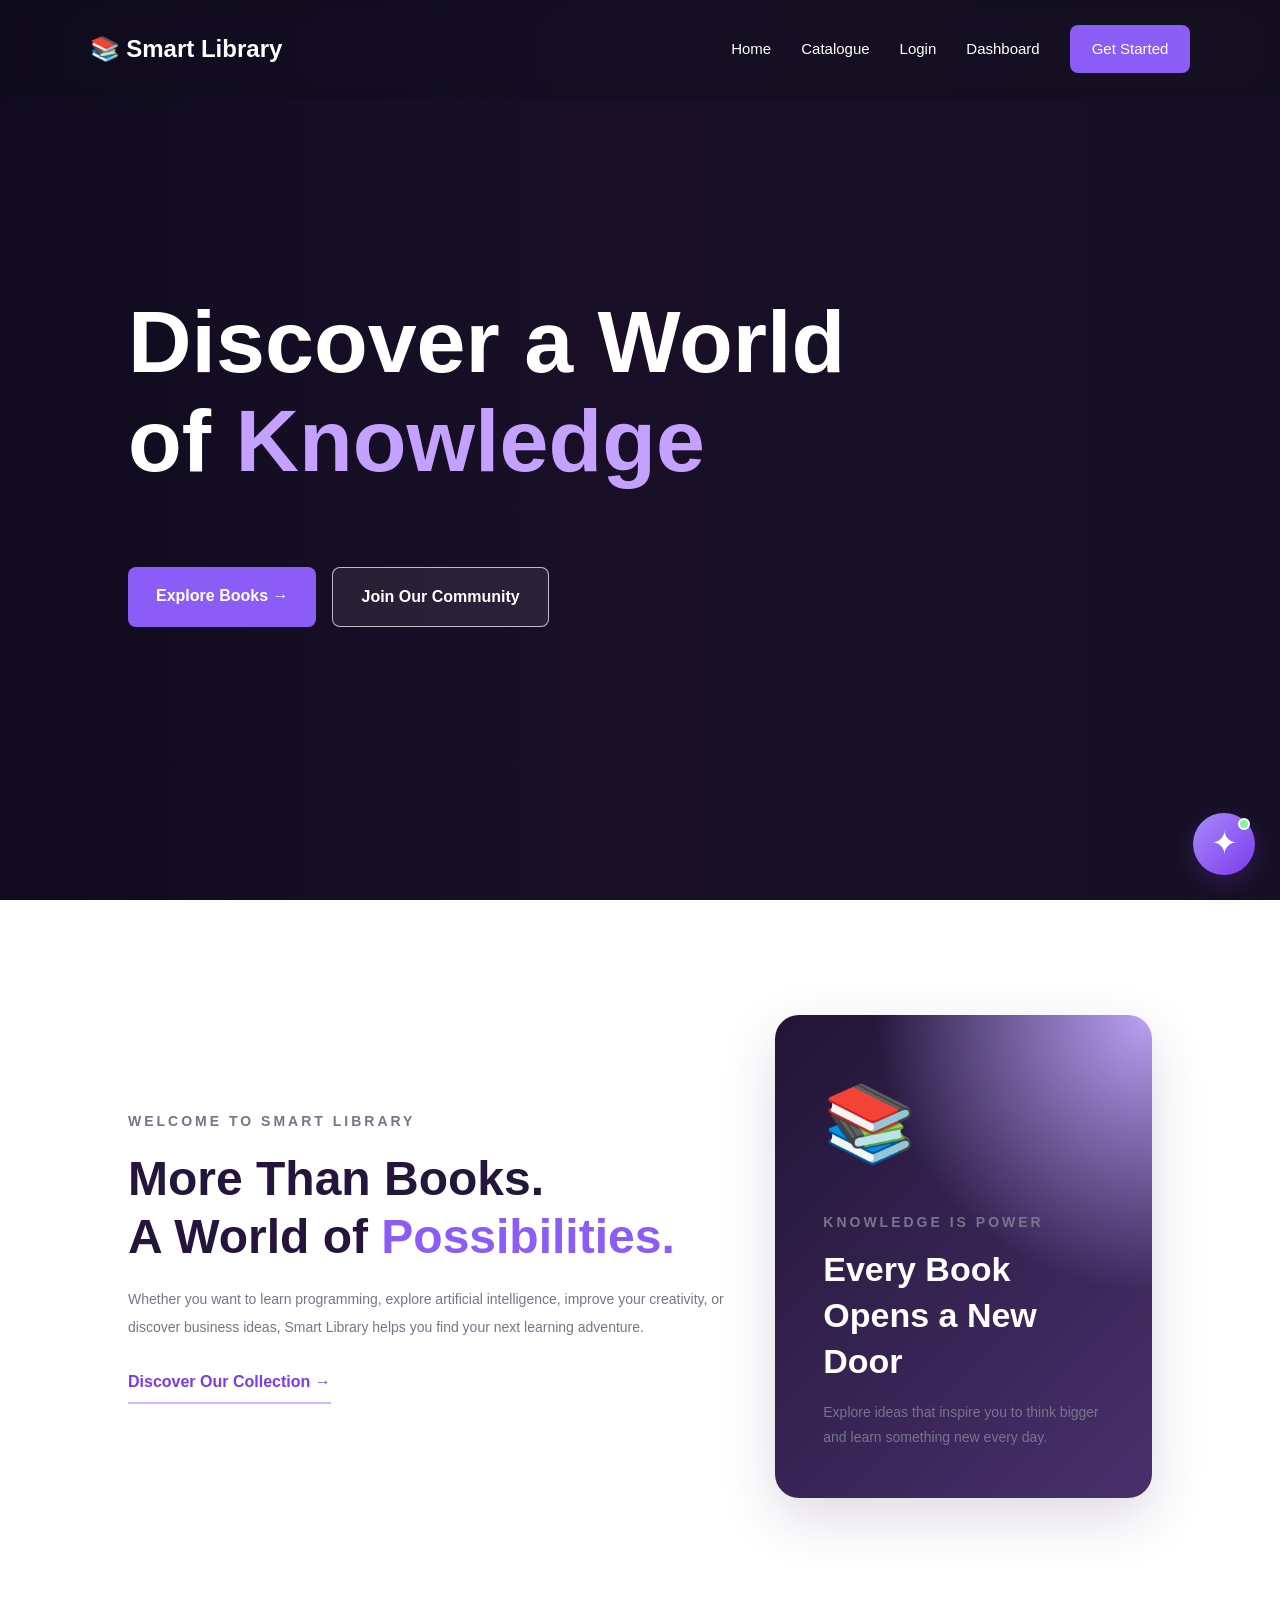
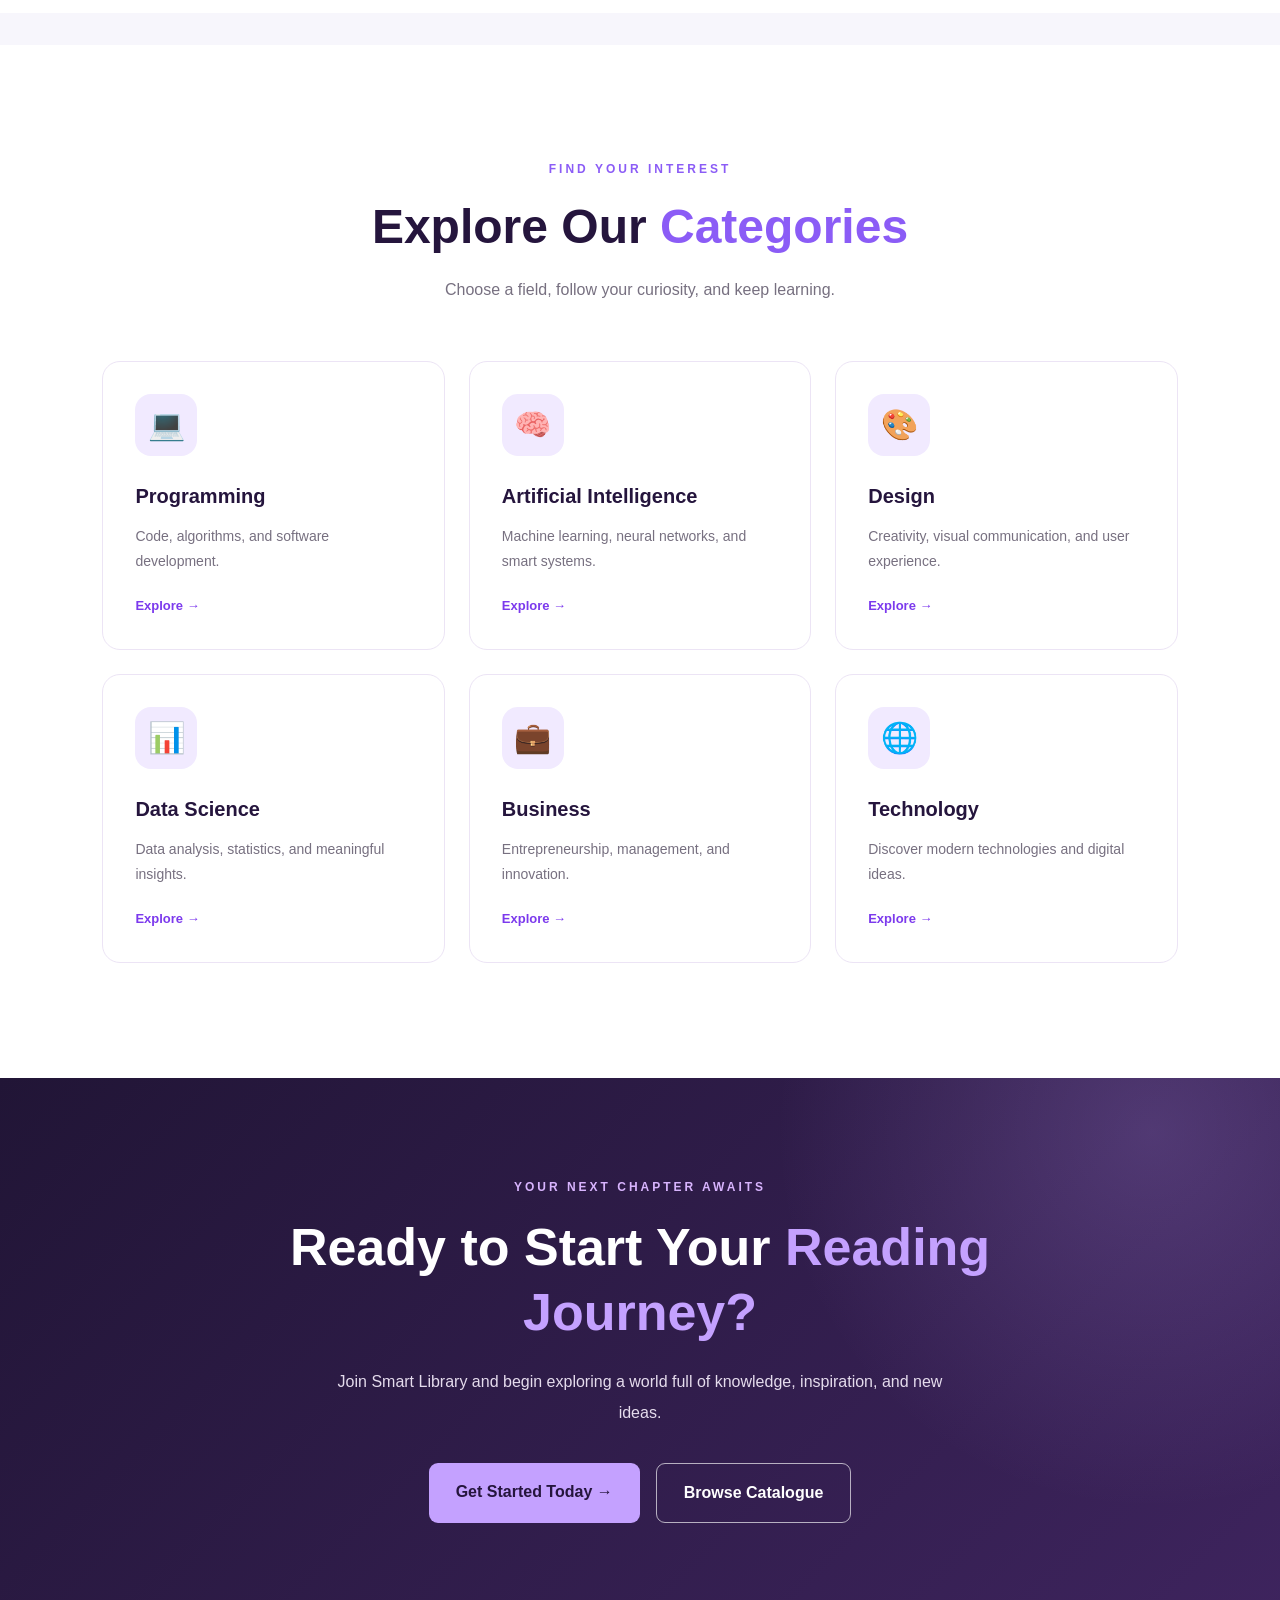
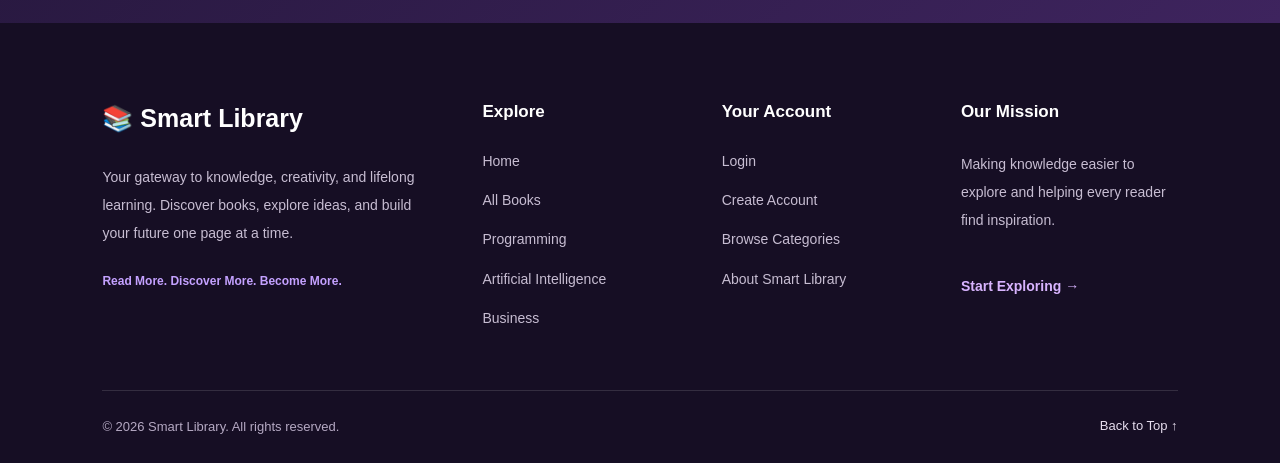
==== commit cfa4fcaf: "Update index.html" ====
--- a/index.html
+++ b/index.html
@@ -6,6 +6,7 @@
     <meta name="theme-color" content="#211536">
     <title>Smart Library | Home</title>
     <link rel="stylesheet" href="style.css">
+    <script src="auth.js" defer></script>
     <script src="chatbot.js" defer></script>
 </head>
 <body class="home-page">
@@ -17,9 +18,9 @@
         <nav>
             <a href="index.html">Home</a>
             <a href="catalogue.html">Catalogue</a>
-            <a href="login.html">Login</a>
+            <a href="login.html" id="authLink">Login</a>
             <a href="dashboard.html">Dashboard</a>
-            <a href="register.html" class="nav-btn">Get Started</a>
+            <a href="register.html" class="nav-btn" id="registerLink">Get Started</a>
         </nav>
     </header>
 
@@ -159,18 +160,6 @@
             </div>
         </section>
 
-        <!-- AI Chatbot Floating Box -->
-        <div id="chatbot-container" style="position: fixed; bottom: 20px; right: 20px; z-index: 1000; background: #211536; padding: 15px; border-radius: 12px; color: white; width: 300px; box-shadow: 0 4px 15px rgba(0,0,0,0.3);">
-            <h3 style="margin-top:0; font-size: 16px;">🤖 AI Library Assistant</h3>
-            <div id="chat-messages" style="height: 150px; overflow-y: auto; background: #150d24; padding: 10px; border-radius: 8px; margin-bottom: 10px; font-size: 13px;">
-                <p><strong>Bot:</strong> Hello! Ask me anything about our books!</p>
-            </div>
-            <div style="display: flex; gap: 5px;">
-                <input type="text" id="user-input" placeholder="Type a message..." style="flex: 1; padding: 8px; border-radius: 5px; border: none; font-size: 12px;">
-                <button onclick="sendChatMessage()" style="background: #bb86fc; color: black; border: none; padding: 8px 12px; border-radius: 5px; cursor: pointer; font-weight: bold;">Send</button>
-            </div>
-        </div>
-
     </main>
 
     <!-- Footer -->
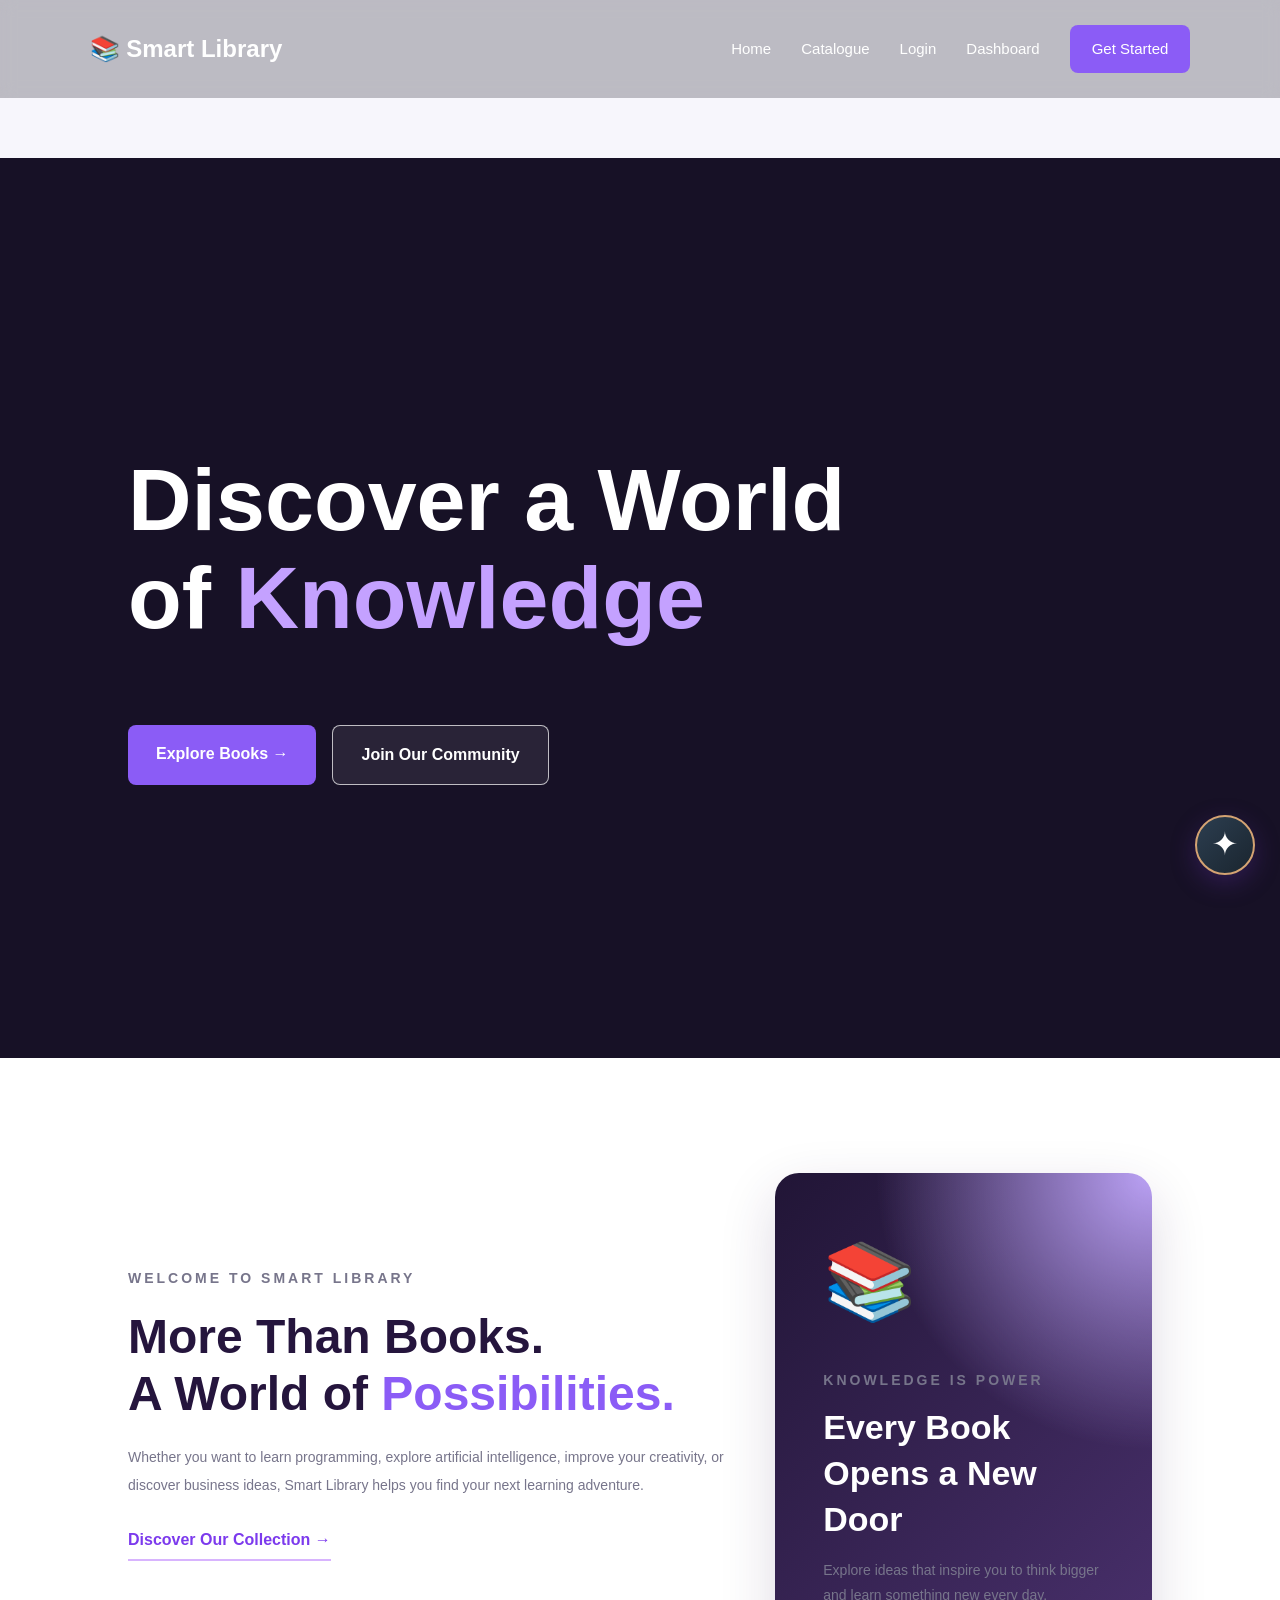
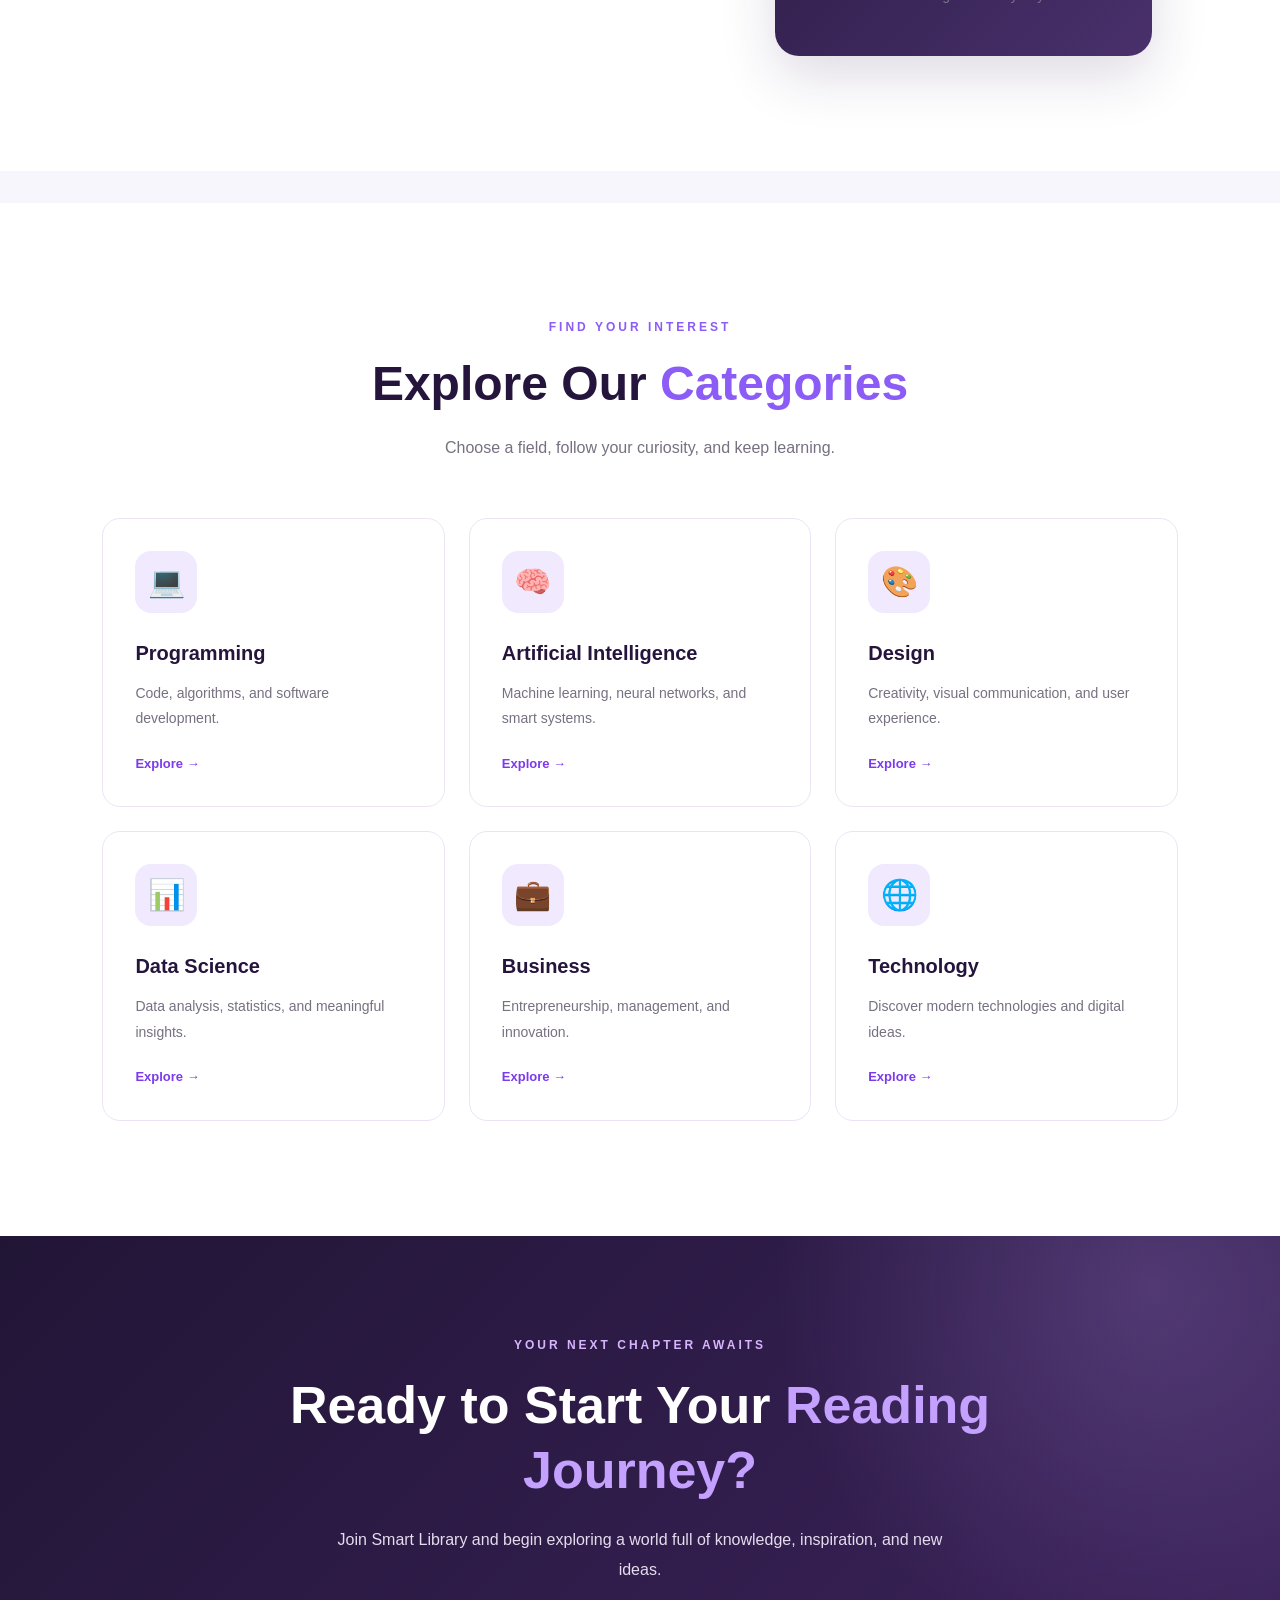
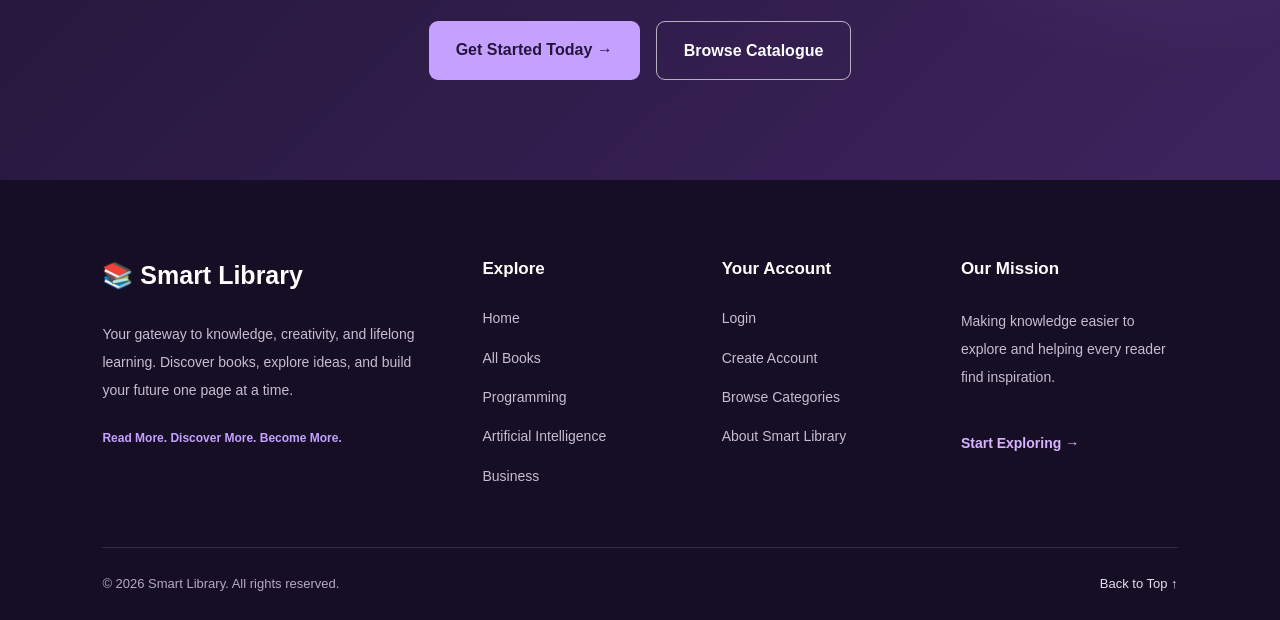
==== commit f60d4237: "Implement video background on homepage Added a video background to the homepage and updated the HTML" ====
--- a/index.html
+++ b/index.html
@@ -11,6 +11,15 @@
 </head>
 <body class="home-page">
 
+    <!-- خلفية الفيديو المتحركة للمكتبة -->
+    <div class="video-background-wrapper">
+        <video autoplay muted loop playsinline class="library-bg-video">
+            <source src="854417-uhd_3840_2160_25fps.mp4" type="video/mp4">
+            Your browser does not support the video tag.
+        </video>
+        <div class="video-overlay"></div>
+    </div>
+
     <!-- Navigation -->
     <header class="navbar">
         <a href="index.html" class="logo">📚 Smart Library</a>
@@ -28,8 +37,6 @@
 
         <!-- Hero Section -->
         <section class="hero" id="home">
-
-            <div class="hero-overlay"></div>
 
             <div class="hero-content">
                 <h1>
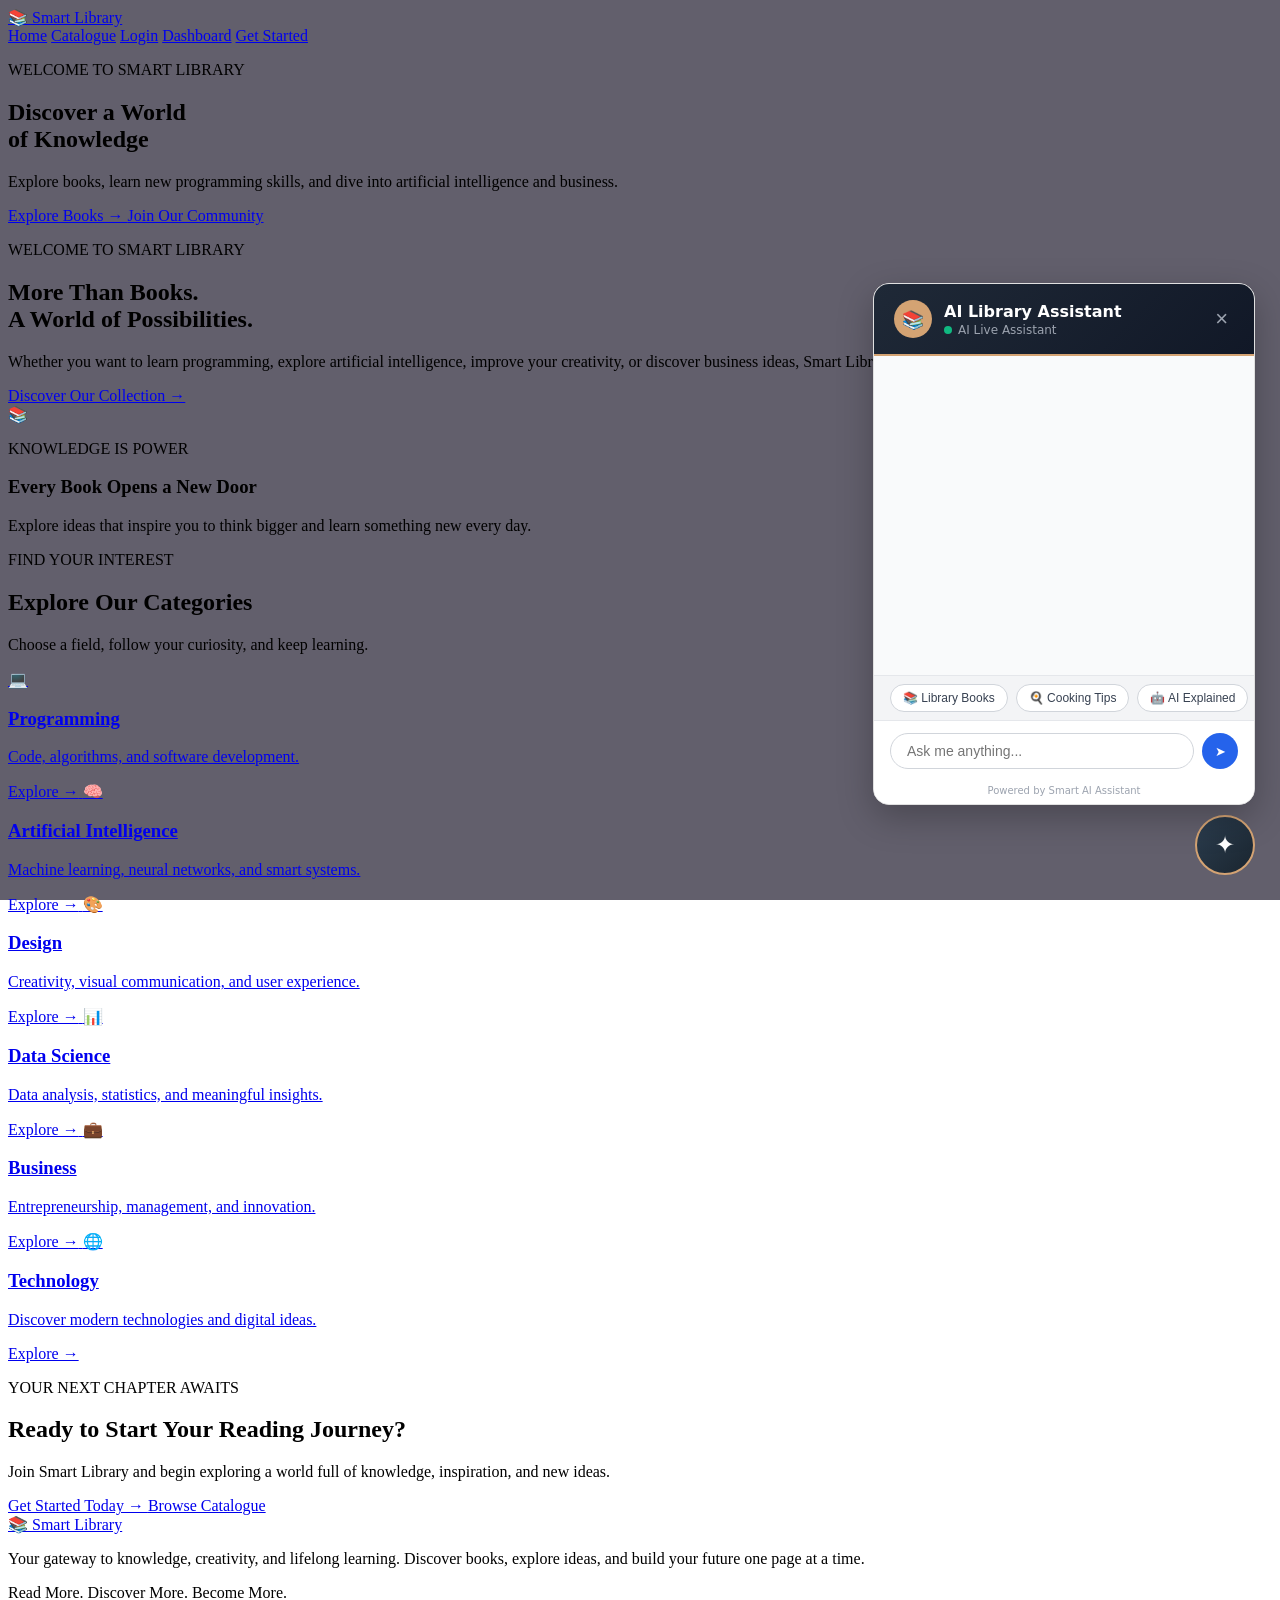
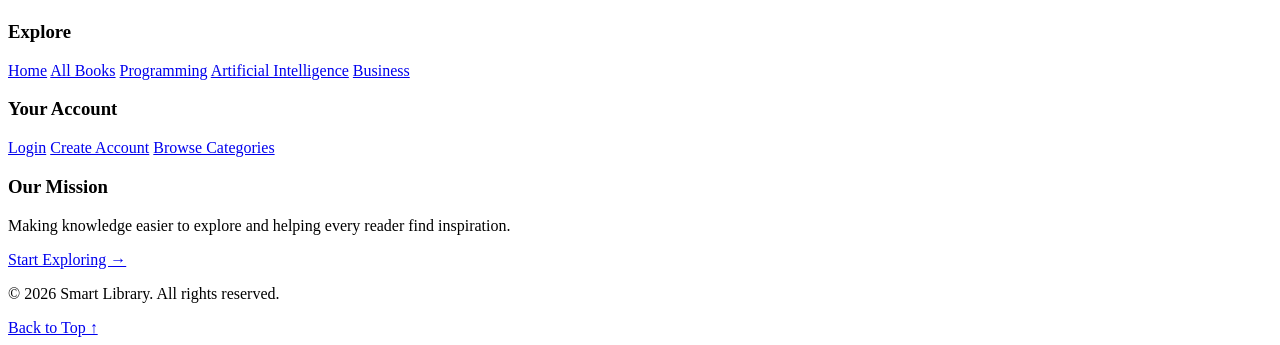
==== commit dfb7f270: "Revise content and structure in index.html Updated the index.html file to enhance content and struct" ====
--- a/index.html
+++ b/index.html
@@ -37,13 +37,15 @@
 
         <!-- Hero Section -->
         <section class="hero" id="home">
-
             <div class="hero-content">
+                <p class="home-eyebrow">WELCOME TO SMART LIBRARY</p>
                 <h1>
                     Discover a World<br>
                     of <span>Knowledge</span>
                 </h1>
-                <br><br>
+                <p class="hero-description">
+                    Explore books, learn new programming skills, and dive into artificial intelligence and business.
+                </p>
                 <div class="hero-buttons">
                     <a href="catalogue.html" class="primary-btn">
                         Explore Books →
@@ -59,19 +61,16 @@
         <section class="welcome-section">
             <div class="welcome-text">
                 <p class="section-kicker">WELCOME TO SMART LIBRARY</p>
-
                 <h2>
                     More Than Books.<br>
                     A World of <span>Possibilities.</span>
                 </h2>
-
                 <p>
                     Whether you want to learn programming, explore
                     artificial intelligence, improve your creativity,
                     or discover business ideas, Smart Library helps
                     you find your next learning adventure.
                 </p>
-
                 <a href="catalogue.html" class="section-link">
                     Discover Our Collection →
                 </a>
@@ -93,13 +92,10 @@
             <div class="section-heading">
                 <p class="section-kicker">FIND YOUR INTEREST</p>
                 <h2>Explore Our <span>Categories</span></h2>
-                <p>
-                    Choose a field, follow your curiosity, and keep learning.
-                </p>
+                <p>Choose a field, follow your curiosity, and keep learning.</p>
             </div>
 
             <div class="home-categories-grid">
-
                 <a href="catalogue.html?category=programming" class="home-category-card">
                     <span class="category-icon">💻</span>
                     <h3>Programming</h3>
@@ -141,7 +137,6 @@
                     <p>Discover modern technologies and digital ideas.</p>
                     <span class="category-arrow">Explore →</span>
                 </a>
-
             </div>
         </section>
 
@@ -154,12 +149,10 @@
                     Join Smart Library and begin exploring a world
                     full of knowledge, inspiration, and new ideas.
                 </p>
-
                 <div class="hero-buttons cta-buttons">
                     <a href="register.html" class="cta-main-btn">
                         Get Started Today →
                     </a>
-
                     <a href="catalogue.html" class="cta-outline-btn">
                         Browse Catalogue
                     </a>
@@ -172,18 +165,13 @@
     <!-- Footer -->
     <footer class="home-footer" id="footer">
         <div class="footer-main">
-
             <div class="footer-about">
-                <a href="index.html" class="footer-logo">
-                    📚 Smart Library
-                </a>
-
+                <a href="index.html" class="footer-logo">📚 Smart Library</a>
                 <p>
                     Your gateway to knowledge, creativity, and lifelong
                     learning. Discover books, explore ideas, and build
                     your future one page at a time.
                 </p>
-
                 <div class="footer-motto">
                     Read More. Discover More. Become More.
                 </div>
@@ -194,9 +182,7 @@
                 <a href="index.html">Home</a>
                 <a href="catalogue.html">All Books</a>
                 <a href="catalogue.html?category=programming">Programming</a>
-                <a href="catalogue.html?category=artificial-intelligence">
-                    Artificial Intelligence
-                </a>
+                <a href="catalogue.html?category=artificial-intelligence">Artificial Intelligence</a>
                 <a href="catalogue.html?category=business">Business</a>
             </div>
 
@@ -205,25 +191,17 @@
                 <a href="login.html">Login</a>
                 <a href="register.html">Create Account</a>
                 <a href="#categories">Browse Categories</a>
-                <a href="#about">About Smart Library</a>
             </div>
 
             <div class="footer-column footer-contact">
                 <h3>Our Mission</h3>
-                <p>
-                    Making knowledge easier to explore and helping
-                    every reader find inspiration.
-                </p>
-                <a href="catalogue.html" class="footer-explore-btn">
-                    Start Exploring →
-                </a>
-            </div>
-
+                <p>Making knowledge easier to explore and helping every reader find inspiration.</p>
+                <a href="catalogue.html" class="footer-explore-btn">Start Exploring →</a>
+            </div>
         </div>
 
         <div class="footer-bottom">
             <p>© 2026 Smart Library. All rights reserved.</p>
-
             <a href="#home">Back to Top ↑</a>
         </div>
     </footer>
--- a/style.css
+++ b/style.css
@@ -1,2102 +1,34 @@
-/*GENERAL STYLES*/
-* {
-    margin: 0;
-    padding: 0;
-    box-sizing: border-box;
+/* ========================================
+   BACKGROUND VIDEO STYLING
+======================================== */
+.video-background-wrapper {
+    position: fixed;
+    top: 0;
+    left: 0;
+    width: 100vw;
+    height: 100vh;
+    z-index: -999; /* وراء كل محتوى الصفحة والشات بوت */
+    overflow: hidden;
+    pointer-events: none;
 }
 
-body {
-    font-family: Arial, sans-serif;
-    background: #fff;
+.library-bg-video {
+    position: absolute;
+    top: 50%;
+    left: 50%;
+    transform: translate(-50%, -50%);
+    min-width: 100%;
+    min-height: 100%;
+    width: auto;
+    height: auto;
+    object-fit: cover;
 }
 
-html {
-    scroll-behavior: smooth;
-    scroll-padding-top: 90px;
-}
-/*NAVIGATION BAR*/
-.navbar {
+.video-overlay {
     position: absolute;
     top: 0;
     left: 0;
     width: 100%;
-    z-index: 10;
-
-    display: flex;
-    justify-content: space-between;
-    align-items: center;
-
-    padding: 25px 7%;
-    background: rgba(15, 12, 25, 0.25);
-    backdrop-filter: blur(8px);
+    height: 100%;
+    background: rgba(15, 10, 30, 0.65); /* طبقة تعتيم متناسقة لضمان وضوح النصوص فوق الفيديو */
 }
-
-.logo {
-    color: white;
-    font-size: 24px;
-    font-weight: bold;
-    text-decoration: none;
-}
-
-.navbar nav {
-    display: flex;
-    align-items: center;
-    gap: 30px;
-}
-
-.navbar nav a {
-    color: white;
-    text-decoration: none;
-    font-size: 15px;
-    transition: 0.3s;
-}
-
-.navbar nav a:hover {
-    color: #d8b4fe;
-}
-
-.navbar nav .nav-btn {
-    background: #8b5cf6;
-    padding: 12px 22px;
-    border-radius: 8px;
-}
-
-.navbar nav .nav-btn:hover {
-    background: #7c3aed;
-    color: white;
-}
-/*ORIGINAL HERO STYLES
-   Used by the Home Page*/
-.hero {
-    position: relative;
-    width: 100%;
-    min-height: 100vh;
-    min-height: 100svh;
-
-    display: flex;
-    align-items: center;
-
-    padding: 130px 10% 100px;
-    overflow: hidden;
-    background: #171126;
-}
-
-.hero-video {
-    position: absolute;
-    inset: 0;
-
-    width: 100%;
-    height: 100%;
-
-    object-fit: cover;
-    object-position: center;
-
-    z-index: 0;
-}
-
-.hero-overlay {
-    position: absolute;
-    inset: 0;
-
-    background: linear-gradient(
-        90deg,
-        rgba(15, 10, 30, 0.88) 0%,
-        rgba(25, 15, 40, 0.65) 45%,
-        rgba(20, 10, 30, 0.2) 100%
-    );
-
-    z-index: 1;
-}
-
-.hero-content {
-    position: relative;
-    z-index: 2;
-    max-width: 700px;
-    color: white;
-}
-
-.subtitle {
-    color: #d8b4fe;
-    font-size: 13px;
-    font-weight: bold;
-    letter-spacing: 4px;
-    margin-bottom: 25px;
-}
-
-.hero-content h1 {
-    font-size: clamp(42px, 6vw, 76px);
-    line-height: 1.15;
-    margin-bottom: 25px;
-    font-weight: 800;
-}
-
-.hero-content h1 span {
-    color: #c4a1ff;
-}
-
-.hero-description {
-    max-width: 520px;
-    font-size: 18px;
-    line-height: 1.8;
-    color: #e5e0ed;
-    margin-bottom: 35px;
-}
-
-
-/*BUTTONS*/
-
-.hero-buttons {
-    display: flex;
-    flex-wrap: wrap;
-    gap: 16px;
-}
-
-.primary-btn,
-.secondary-btn {
-    display: inline-block;
-    padding: 16px 28px;
-    border-radius: 8px;
-    text-decoration: none;
-    font-weight: bold;
-    transition: 0.3s;
-}
-
-.primary-btn {
-    background: #8b5cf6;
-    color: white;
-}
-
-.primary-btn:hover {
-    background: #7c3aed;
-    transform: translateY(-3px);
-}
-
-.secondary-btn {
-    color: white;
-    border: 1px solid rgba(255, 255, 255, 0.7);
-    background: rgba(255, 255, 255, 0.08);
-}
-
-.secondary-btn:hover {
-    background: white;
-    color: #25153d;
-}
-
-.scroll-indicator {
-    position: absolute;
-    bottom: 30px;
-    left: 10%;
-    z-index: 2;
-
-    color: #e5e0ed;
-    font-size: 11px;
-    letter-spacing: 3px;
-}
-
-
-/* RESPONSIVE NAVIGATION AND HERO */
-
-@media (max-width: 768px) {
-    .navbar {
-        padding: 20px 5%;
-        align-items: flex-start;
-        gap: 20px;
-    }
-
-    .logo {
-        font-size: 18px;
-    }
-
-    .navbar nav {
-        gap: 12px;
-        flex-wrap: wrap;
-        justify-content: flex-end;
-    }
-
-    .navbar nav a {
-        font-size: 12px;
-    }
-
-    .navbar nav .nav-btn {
-        padding: 9px 12px;
-    }
-
-    .hero {
-        padding: 140px 7% 100px;
-    }
-
-    .hero-overlay {
-        background: rgba(15, 10, 30, 0.7);
-    }
-
-    .hero-description {
-        font-size: 16px;
-    }
-
-    .scroll-indicator {
-        left: 7%;
-    }
-}
-
-
-/*INNER PAGES NAVIGATION */
-
-.inner-navbar {
-    position: relative;
-    background: #211536;
-}
-
-
-/* ========================================
-   CATALOGUE PAGE
-======================================== */
-
-.catalogue-page {
-    background: #faf8ff;
-    min-height: 100vh;
-}
-
-.catalogue-main {
-    max-width: 1200px;
-    margin: auto;
-    padding: 65px 25px;
-}
-
-.catalogue-heading {
-    text-align: center;
-    margin-bottom: 40px;
-}
-
-.catalogue-heading .subtitle {
-    margin-bottom: 15px;
-}
-
-.catalogue-heading h1 {
-    font-size: clamp(32px, 5vw, 48px);
-    color: #25153d;
-    margin-bottom: 15px;
-}
-
-.catalogue-heading h1 span {
-    color: #8b5cf6;
-}
-
-.catalogue-heading > p:last-child {
-    color: #777080;
-    line-height: 1.7;
-}
-
-.catalogue-tools {
-    display: flex;
-    gap: 15px;
-    margin-bottom: 20px;
-}
-
-.catalogue-tools input,
-.catalogue-tools select {
-    min-width: 0;
-    padding: 15px;
-    border: 1px solid #e5dcef;
-    border-radius: 10px;
-    background: white;
-    font-size: 15px;
-    outline: none;
-}
-
-.catalogue-tools input {
-    flex: 1;
-}
-
-.catalogue-tools input:focus,
-.catalogue-tools select:focus {
-    border-color: #8b5cf6;
-}
-
-.results-count {
-    color: #756a85;
-    margin-bottom: 20px;
-}
-
-.books-grid {
-    display: grid;
-    grid-template-columns: repeat(3, minmax(0, 1fr));
-    gap: 25px;
-}
-
-.book-card {
-    overflow: hidden;
-    background: white;
-    border: 1px solid #eee7f5;
-    border-radius: 16px;
-    transition: transform 0.25s, box-shadow 0.25s;
-}
-
-.book-card:hover {
-    transform: translateY(-5px);
-    box-shadow: 0 12px 30px rgba(70, 40, 100, 0.1);
-}
-
-.book-cover {
-    min-height: 190px;
-    display: flex;
-    flex-direction: column;
-    align-items: center;
-    justify-content: center;
-    gap: 15px;
-}
-
-.book-cover span {
-    font-size: 65px;
-}
-
-.book-cover small {
-    color: #48375d;
-    font-weight: bold;
-}
-
-.book-info {
-    padding: 22px;
-}
-
-.book-info h3 {
-    color: #25153d;
-    margin-bottom: 8px;
-}
-
-.book-author {
-    color: #8b5cf6;
-    font-size: 14px;
-    margin-bottom: 14px;
-}
-
-.book-description {
-    color: #777080;
-    font-size: 14px;
-    line-height: 1.7;
-    min-height: 48px;
-    margin-bottom: 20px;
-}
-
-.book-btn {
-    width: 100%;
-    padding: 12px;
-    background: #8b5cf6;
-    color: white;
-    border: none;
-    border-radius: 8px;
-    cursor: pointer;
-    font-weight: bold;
-}
-
-.book-btn:hover {
-    background: #6d3ed0;
-}
-
-.empty-message {
-    grid-column: 1 / -1;
-    padding: 35px;
-    text-align: center;
-    color: #777080;
-}
-
-.site-footer {
-    padding: 25px;
-    text-align: center;
-    color: #777080;
-    border-top: 1px solid #eee7f5;
-}
-
-@media (max-width: 850px) {
-    .books-grid {
-        grid-template-columns: repeat(2, minmax(0, 1fr));
-    }
-}
-
-@media (max-width: 560px) {
-    .catalogue-tools {
-        flex-direction: column;
-    }
-
-    .books-grid {
-        grid-template-columns: 1fr;
-    }
-}
-
-
-/* ========================================
-   LOGIN AND REGISTER
-======================================== */
-
-.auth-page {
-    min-height: 100vh;
-    background: #f8f5ff;
-}
-
-.auth-layout {
-    display: flex;
-    justify-content: center;
-    align-items: center;
-    padding: 55px 20px;
-    min-height: calc(100vh - 75px);
-}
-
-.auth-card {
-    width: 100%;
-    max-width: 470px;
-    padding: 38px;
-    border: 1px solid #eee5fa;
-    border-radius: 20px;
-    background: white;
-    box-shadow: 0 15px 50px rgba(52, 30, 80, 0.08);
-}
-
-.auth-icon {
-    font-size: 38px;
-    margin-bottom: 20px;
-}
-
-.auth-card .subtitle {
-    margin-bottom: 12px;
-    letter-spacing: 2px;
-}
-
-.auth-card h1 {
-    color: #25153d;
-    font-size: 30px;
-    margin-bottom: 12px;
-}
-
-.auth-description {
-    color: #777080;
-    line-height: 1.7;
-    margin-bottom: 28px;
-}
-
-.auth-card form {
-    display: flex;
-    flex-direction: column;
-}
-
-.auth-card label {
-    color: #352746;
-    font-size: 14px;
-    font-weight: bold;
-    margin-bottom: 8px;
-}
-
-.auth-card input {
-    width: 100%;
-    padding: 14px;
-    border: 1px solid #e4dceb;
-    border-radius: 9px;
-    margin-bottom: 18px;
-    font-size: 15px;
-    outline: none;
-}
-
-.auth-card input:focus {
-    border-color: #8b5cf6;
-    box-shadow: 0 0 0 3px rgba(139, 92, 246, 0.1);
-}
-
-.auth-submit {
-    padding: 15px;
-    margin-top: 5px;
-    border: none;
-    border-radius: 9px;
-    background: #8b5cf6;
-    color: white;
-    font-weight: bold;
-    font-size: 15px;
-    cursor: pointer;
-}
-
-.auth-submit:hover {
-    background: #6d3ed0;
-}
-
-.form-message {
-    margin-top: 15px;
-    font-size: 14px;
-    line-height: 1.6;
-    color: #6d3ed0;
-}
-
-.auth-switch {
-    margin-top: 25px;
-    text-align: center;
-    color: #777080;
-    font-size: 14px;
-}
-
-.auth-switch a {
-    color: #8b5cf6;
-    font-weight: bold;
-    text-decoration: none;
-}
-
-@media (max-width: 500px) {
-    .auth-card {
-        padding: 25px 20px;
-    }
-
-    .auth-card h1 {
-        font-size: 26px;
-    }
-}
-
-
-/* ========================================
-   FLOATING AI LIBRARY ASSISTANT
-======================================== */
-
-.library-chat-widget {
-    --chat-purple: #8b5cf6;
-    --chat-dark: #281842;
-    font-family: Arial, sans-serif;
-    position: relative;
-    z-index: 9999;
-}
-
-.chat-launcher {
-    position: fixed;
-    right: 25px;
-    bottom: 25px;
-    width: 62px;
-    height: 62px;
-    border: none;
-    border-radius: 50%;
-    background: linear-gradient(135deg, #a78bfa, #7c3aed);
-    color: white;
-    box-shadow: 0 8px 25px rgba(91, 45, 160, 0.35);
-    cursor: pointer;
-    display: flex;
-    align-items: center;
-    justify-content: center;
-    transition: transform 0.2s;
-}
-
-.chat-launcher:hover {
-    transform: scale(1.07);
-}
-
-.chat-launcher-icon {
-    font-size: 32px;
-}
-
-.chat-notification {
-    position: absolute;
-    top: 5px;
-    right: 5px;
-    width: 12px;
-    height: 12px;
-    background: #86efac;
-    border: 2px solid white;
-    border-radius: 50%;
-}
-
-.chat-window {
-    position: fixed;
-    right: 25px;
-    bottom: 100px;
-    width: min(370px, calc(100vw - 30px));
-    height: min(560px, calc(100dvh - 130px));
-    min-height: 350px;
-    display: flex;
-    flex-direction: column;
-    overflow: hidden;
-    background: #fff;
-    border: 1px solid #eee5fa;
-    border-radius: 18px;
-    box-shadow: 0 15px 55px rgba(35, 20, 55, 0.22);
-}
-
-.chat-window[hidden] {
-    display: none;
-}
-
-.chat-header {
-    display: flex;
-    align-items: center;
-    gap: 12px;
-    padding: 17px;
-    background: var(--chat-dark);
-    color: white;
-}
-
-.chat-avatar {
-    width: 42px;
-    height: 42px;
-    flex-shrink: 0;
-    display: grid;
-    place-items: center;
-    border-radius: 50%;
-    background: var(--chat-purple);
-    font-size: 25px;
-}
-
-.chat-header-text {
-    flex: 1;
-}
-
-.chat-header h2 {
-    font-size: 15px;
-    margin: 0 0 6px;
-}
-
-.chat-header p {
-    font-size: 12px;
-    color: #ded2f4;
-    margin: 0;
-}
-
-.online-dot {
-    display: inline-block;
-    width: 7px;
-    height: 7px;
-    background: #86efac;
-    border-radius: 50%;
-    margin-right: 4px;
-}
-
-.chat-close {
-    background: transparent;
-    color: white;
-    border: none;
-    font-size: 28px;
-    cursor: pointer;
-}
-
-.chat-messages {
-    flex: 1;
-    overflow-y: auto;
-    padding: 15px;
-    display: flex;
-    flex-direction: column;
-    gap: 12px;
-    background: #faf8ff;
-}
-
-.chat-message {
-    max-width: 88%;
-    padding: 12px 14px;
-    border-radius: 14px;
-    font-size: 13px;
-    line-height: 1.6;
-    overflow-wrap: anywhere;
-}
-
-.chat-message.bot {
-    align-self: flex-start;
-    background: white;
-    border: 1px solid #eee5fa;
-    color: #342444;
-    border-bottom-left-radius: 4px;
-}
-
-.chat-message.user {
-    align-self: flex-end;
-    background: #8b5cf6;
-    color: white;
-    border-bottom-right-radius: 4px;
-}
-
-.chat-book-card {
-    background: white;
-    border: 1px solid #e8def5;
-    border-radius: 12px;
-    padding: 13px;
-    color: #342444;
-}
-
-.chat-book-card h3 {
-    font-size: 14px;
-    margin: 0 0 6px;
-}
-
-.chat-book-card p {
-    font-size: 12px;
-    line-height: 1.6;
-    margin: 7px 0;
-    overflow-wrap: anywhere;
-}
-
-.chat-book-card p:nth-of-type(1) {
-    color: #776a86;
-}
-
-.chat-book-category {
-    display: inline-block;
-    font-size: 11px;
-    color: #6d3ed0;
-    background: #f0e8ff;
-    padding: 4px 8px;
-    border-radius: 20px;
-}
-
-.chat-book-card a {
-    display: inline-block;
-    margin-top: 7px;
-    font-size: 12px;
-    color: #6d3ed0;
-    font-weight: bold;
-    text-decoration: none;
-}
-
-.chat-book-card a:hover {
-    text-decoration: underline;
-}
-
-.chat-suggestions {
-    display: flex;
-    flex-wrap: wrap;
-    gap: 6px;
-    padding: 10px 12px;
-    border-top: 1px solid #eee5fa;
-    background: white;
-}
-
-.chat-suggestions button {
-    background: #f4edff;
-    color: #5c3590;
-    border: 1px solid #e4d5fb;
-    border-radius: 18px;
-    padding: 8px 10px;
-    font-size: 11px;
-    cursor: pointer;
-}
-
-.chat-suggestions button:hover {
-    background: #e9dcff;
-}
-
-.chat-input-area {
-    display: flex;
-    align-items: center;
-    gap: 8px;
-    padding: 12px;
-    border-top: 1px solid #eee5fa;
-    background: white;
-}
-
-.chat-input-area input {
-    flex: 1;
-    width: 0;
-    min-width: 0;
-    padding: 12px;
-    border: 1px solid #e3d9ef;
-    border-radius: 22px;
-    outline: none;
-    font-size: 13px;
-}
-
-.chat-input-area input:focus {
-    border-color: var(--chat-purple);
-}
-
-.chat-input-area button {
-    flex-shrink: 0;
-    width: 40px;
-    height: 40px;
-    border: none;
-    border-radius: 50%;
-    background: var(--chat-purple);
-    color: white;
-    font-size: 20px;
-    cursor: pointer;
-}
-
-.chat-disclaimer {
-    margin: 0;
-    padding: 0 10px 9px;
-    text-align: center;
-    color: #8a7c99;
-    font-size: 10px;
-    background: white;
-}
-
-@media (max-width: 480px) {
-    .chat-launcher {
-        right: 16px;
-        bottom: 16px;
-        width: 56px;
-        height: 56px;
-    }
-
-    .chat-window {
-        right: 10px;
-        bottom: 82px;
-        width: calc(100vw - 20px);
-        height: min(540px, calc(100dvh - 100px));
-    }
-}
-
-
-/* ========================================
-   HOME PAGE ONLY
-   New long homepage sections and footer
-======================================== */
-
-.home-page {
-    color: #302341;
-    overflow-x: hidden;
-}
-
-/* Keep the homepage navbar over the video */
-
-.home-page .navbar {
-    position: absolute;
-}
-
-/* Larger hero section */
-
-.home-page .hero {
-    min-height: 100vh;
-    min-height: 100svh;
-    padding: 150px 10% 130px;
-}
-
-.home-page .hero-content {
-    max-width: 850px;
-}
-
-.home-eyebrow {
-    color: #d8b4fe;
-    font-size: 13px;
-    font-weight: 700;
-    letter-spacing: 4px;
-    margin-bottom: 24px;
-}
-
-.home-page .hero-content h1 {
-    font-size: clamp(48px, 7vw, 88px);
-    line-height: 1.12;
-    margin-bottom: 26px;
-}
-
-.home-page .hero-description {
-    max-width: 600px;
-}
-
-.hero-note {
-    margin-top: 38px;
-    color: #e9ddfa;
-    font-size: 14px;
-    letter-spacing: 1px;
-}
-
-.hero-note span {
-    color: #c4a1ff;
-    margin-right: 8px;
-}
-
-.home-scroll {
-    position: absolute;
-    bottom: 30px;
-    left: 10%;
-    z-index: 2;
-    color: #fff;
-    font-size: 11px;
-    letter-spacing: 3px;
-    text-decoration: none;
-    transition: color 0.3s;
-}
-
-.home-scroll:hover {
-    color: #d8b4fe;
-}
-
-
-/* Shared homepage section headings */
-
-.section-kicker {
-    color: #8b5cf6;
-    font-size: 12px;
-    font-weight: 800;
-    letter-spacing: 3px;
-    margin-bottom: 18px;
-}
-
-.section-heading {
-    max-width: 760px;
-    margin: 0 auto 55px;
-    text-align: center;
-}
-
-.section-heading h2,
-.welcome-text h2 {
-    font-size: clamp(32px, 4vw, 48px);
-    line-height: 1.2;
-    color: #25153d;
-    margin-bottom: 20px;
-}
-
-.section-heading h2 span,
-.welcome-text h2 span {
-    color: #8b5cf6;
-}
-
-.section-heading > p:last-child {
-    color: #777080;
-    line-height: 1.9;
-    font-size: 16px;
-}
-
-
-/* Welcome section */
-
-.welcome-section {
-    display: grid;
-    grid-template-columns: 1.1fr 0.9fr;
-    align-items: center;
-    gap: 70px;
-    padding: 115px 10%;
-    background: #fff;
-}
-
-.welcome-text {
-    max-width: 650px;
-}
-
-.welcome-text > p:not(.section-kicker) {
-    color: #777080;
-    font-size: 17px;
-    line-height: 2;
-    margin-bottom: 28px;
-}
-
-.section-link {
-    display: inline-block;
-    color: #7c3aed;
-    font-weight: 700;
-    text-decoration: none;
-    border-bottom: 2px solid #d8b4fe;
-    padding-bottom: 7px;
-}
-
-.section-link:hover {
-    color: #4c1d95;
-}
-
-.welcome-visual {
-    min-height: 360px;
-    padding: 48px;
-    display: flex;
-    flex-direction: column;
-    align-items: flex-start;
-    justify-content: center;
-    border-radius: 24px;
-    background:
-        radial-gradient(circle at top right, #bba2f5, transparent 45%),
-        linear-gradient(135deg, #211536, #49306c);
-    color: white;
-    box-shadow: 0 20px 55px rgba(49, 25, 80, 0.16);
-}
-
-.welcome-book-icon {
-    font-size: 75px;
-    margin-bottom: 28px;
-}
-
-.visual-small {
-    color: #d8b4fe;
-    font-size: 11px;
-    letter-spacing: 3px;
-    font-weight: bold;
-    margin-bottom: 14px;
-}
-
-.welcome-visual h3 {
-    font-size: clamp(24px, 3vw, 34px);
-    line-height: 1.35;
-    margin-bottom: 15px;
-}
-
-.welcome-visual > p:last-child {
-    color: #e4dcec;
-    line-height: 1.8;
-}
-
-
-/* Featured books */
-
-.featured-section {
-    padding: 110px 8%;
-    background: #f8f5ff;
-}
-
-.home-books-grid {
-    display: grid;
-    grid-template-columns: repeat(3, minmax(0, 1fr));
-    gap: 30px;
-    max-width: 1300px;
-    margin: auto;
-}
-
-.home-book-card {
-    background: #fff;
-    border: 1px solid #eee5fa;
-    border-radius: 18px;
-    overflow: hidden;
-    transition: transform 0.3s, box-shadow 0.3s;
-}
-
-.home-book-card:hover {
-    transform: translateY(-8px);
-    box-shadow: 0 18px 45px rgba(48, 25, 75, 0.12);
-}
-
-.home-book-cover {
-    min-height: 270px;
-    padding: 35px 20px;
-    display: flex;
-    flex-direction: column;
-    align-items: center;
-    justify-content: center;
-    gap: 22px;
-    text-align: center;
-}
-
-.home-book-cover > span {
-    font-size: 76px;
-}
-
-.home-book-cover small {
-    font-size: 11px;
-    font-weight: 800;
-    letter-spacing: 3px;
-}
-
-.cover-programming {
-    background: linear-gradient(135deg, #d9e6ff, #a6b9ed);
-    color: #23365d;
-}
-
-.cover-ai {
-    background: linear-gradient(135deg, #e8d9ff, #b99ae8);
-    color: #39205b;
-}
-
-.cover-business {
-    background: linear-gradient(135deg, #f7e7ca, #e8c38b);
-    color: #67431d;
-}
-
-.home-book-info {
-    padding: 28px;
-}
-
-.home-book-tag {
-    display: inline-block;
-    color: #7c3aed;
-    font-size: 10px;
-    font-weight: 800;
-    letter-spacing: 1.3px;
-    margin-bottom: 14px;
-}
-
-.home-book-info h3 {
-    color: #25153d;
-    font-size: 23px;
-    margin-bottom: 14px;
-}
-
-.home-book-info p {
-    color: #777080;
-    line-height: 1.8;
-    font-size: 14px;
-    min-height: 76px;
-    margin-bottom: 22px;
-}
-
-.home-book-info > a {
-    color: #7c3aed;
-    text-decoration: none;
-    font-size: 14px;
-    font-weight: 700;
-}
-
-.home-book-info > a:hover {
-    color: #4c1d95;
-}
-
-.featured-action {
-    text-align: center;
-    margin-top: 45px;
-}
-
-
-/* Homepage categories */
-
-.home-categories-section {
-    padding: 115px 8%;
-    background: #fff;
-}
-
-.home-categories-grid {
-    max-width: 1300px;
-    margin: auto;
-    display: grid;
-    grid-template-columns: repeat(3, minmax(0, 1fr));
-    gap: 24px;
-}
-
-.home-category-card {
-    min-height: 255px;
-    padding: 32px;
-    display: flex;
-    flex-direction: column;
-    align-items: flex-start;
-    background: #fff;
-    border: 1px solid #ece4f5;
-    border-radius: 18px;
-    text-decoration: none;
-    transition: transform 0.3s, border-color 0.3s,
-                box-shadow 0.3s;
-}
-
-.home-category-card:hover {
-    transform: translateY(-6px);
-    border-color: #c4a1ff;
-    box-shadow: 0 14px 35px rgba(66, 36, 100, 0.09);
-}
-
-.category-icon {
-    width: 62px;
-    height: 62px;
-    display: grid;
-    place-items: center;
-    background: #f1eaff;
-    border-radius: 16px;
-    font-size: 30px;
-    margin-bottom: 24px;
-}
-
-.home-category-card h3 {
-    color: #25153d;
-    font-size: 20px;
-    margin-bottom: 12px;
-}
-
-.home-category-card p {
-    color: #777080;
-    font-size: 14px;
-    line-height: 1.8;
-    margin-bottom: 22px;
-}
-
-.category-arrow {
-    color: #7c3aed;
-    font-size: 13px;
-    font-weight: bold;
-    margin-top: auto;
-}
-
-
-/* Why choose Smart Library */
-
-.why-section {
-    padding: 110px 8%;
-    background: #f8f5ff;
-}
-
-.why-grid {
-    max-width: 1300px;
-    margin: auto;
-    display: grid;
-    grid-template-columns: repeat(4, minmax(0, 1fr));
-    gap: 22px;
-}
-
-.why-card {
-    padding: 32px 25px;
-    background: white;
-    border: 1px solid #eee5fa;
-    border-radius: 17px;
-    transition: transform 0.3s, box-shadow 0.3s;
-}
-
-.why-card:hover {
-    transform: translateY(-5px);
-    box-shadow: 0 12px 30px rgba(48, 25, 75, 0.08);
-}
-
-.why-icon {
-    font-size: 38px;
-    margin-bottom: 24px;
-}
-
-.why-card h3 {
-    color: #25153d;
-    font-size: 18px;
-    line-height: 1.5;
-    margin-bottom: 14px;
-}
-
-.why-card p {
-    color: #777080;
-    font-size: 14px;
-    line-height: 1.9;
-}
-
-
-/* Homepage call to action */
-
-.home-cta-section {
-    padding: 100px 8%;
-    background:
-        radial-gradient(circle at 90% 10%, rgba(196, 161, 255, 0.2), transparent 30%),
-        linear-gradient(135deg, #211536, #3e245e);
-    color: white;
-}
-
-.cta-content {
-    max-width: 850px;
-    margin: auto;
-    text-align: center;
-}
-
-.home-cta-section .section-kicker {
-    color: #d8b4fe;
-}
-
-.home-cta-section h2 {
-    font-size: clamp(32px, 4.5vw, 52px);
-    line-height: 1.25;
-    margin-bottom: 22px;
-}
-
-.home-cta-section h2 span {
-    color: #c4a1ff;
-}
-
-.home-cta-section .cta-content > p:not(.section-kicker) {
-    max-width: 650px;
-    margin: 0 auto;
-    color: #e5dced;
-    font-size: 16px;
-    line-height: 1.9;
-}
-
-.cta-buttons {
-    justify-content: center;
-    margin-top: 35px;
-}
-
-.cta-main-btn,
-.cta-outline-btn {
-    display: inline-block;
-    padding: 16px 27px;
-    border-radius: 9px;
-    text-decoration: none;
-    font-weight: bold;
-    transition: 0.3s;
-}
-
-.cta-main-btn {
-    background: #c4a1ff;
-    color: #25153d;
-}
-
-.cta-main-btn:hover {
-    background: #dfccff;
-    transform: translateY(-3px);
-}
-
-.cta-outline-btn {
-    border: 1px solid rgba(255, 255, 255, 0.65);
-    color: white;
-}
-
-.cta-outline-btn:hover {
-    background: white;
-    color: #25153d;
-}
-
-
-/* Homepage footer */
-
-.home-footer {
-    padding: 75px 8% 0;
-    background: #160e24;
-    color: #fff;
-}
-
-.footer-main {
-    max-width: 1400px;
-    margin: auto;
-    display: grid;
-    grid-template-columns: 1.5fr 0.85fr 0.85fr 1fr;
-    gap: 55px;
-    padding-bottom: 60px;
-}
-
-.footer-logo {
-    display: inline-block;
-    color: white;
-    font-size: 25px;
-    font-weight: 800;
-    text-decoration: none;
-    margin-bottom: 25px;
-}
-
-.footer-about > p,
-.footer-contact > p {
-    color: #c7bdd2;
-    font-size: 14px;
-    line-height: 2;
-    max-width: 370px;
-    margin-bottom: 24px;
-}
-
-.footer-motto {
-    color: #c4a1ff;
-    font-size: 12px;
-    line-height: 1.8;
-    font-weight: bold;
-}
-
-.footer-column {
-    display: flex;
-    flex-direction: column;
-    align-items: flex-start;
-    gap: 17px;
-}
-
-.footer-column h3 {
-    color: #fff;
-    font-size: 17px;
-    margin-bottom: 8px;
-}
-
-.footer-column a {
-    color: #c7bdd2;
-    font-size: 14px;
-    line-height: 1.6;
-    text-decoration: none;
-    transition: color 0.25s;
-}
-
-.footer-column a:hover,
-.footer-bottom a:hover {
-    color: #c4a1ff;
-}
-
-.footer-explore-btn {
-    display: inline-block;
-    color: #d8b4fe !important;
-    font-weight: bold;
-}
-
-.footer-bottom {
-    max-width: 1400px;
-    margin: auto;
-    padding: 25px 0;
-    border-top: 1px solid rgba(255, 255, 255, 0.13);
-    display: flex;
-    justify-content: space-between;
-    align-items: center;
-    gap: 20px;
-}
-
-.footer-bottom p {
-    color: #b5a9c3;
-    font-size: 13px;
-    line-height: 1.7;
-}
-
-.footer-bottom a {
-    color: #e5dced;
-    font-size: 13px;
-    text-decoration: none;
-    white-space: nowrap;
-}
-
-
-/* ========================================
-   HOMEPAGE RESPONSIVE DESIGN
-======================================== */
-
-@media (max-width: 1000px) {
-    .welcome-section {
-        gap: 40px;
-        padding: 85px 7%;
-    }
-
-    .featured-section,
-    .home-categories-section,
-    .why-section {
-        padding: 85px 6%;
-    }
-
-    .home-books-grid,
-    .home-categories-grid {
-        grid-template-columns: repeat(2, minmax(0, 1fr));
-    }
-
-    .why-grid {
-        grid-template-columns: repeat(2, minmax(0, 1fr));
-    }
-
-    .footer-main {
-        grid-template-columns: repeat(2, minmax(0, 1fr));
-        gap: 40px;
-    }
-}
-
-@media (max-width: 650px) {
-    .home-page .navbar {
-        padding: 18px 5%;
-        align-items: center;
-        gap: 14px;
-        flex-wrap: wrap;
-    }
-
-    .home-page .logo {
-        font-size: 19px;
-    }
-
-    .home-page .navbar nav {
-        gap: 12px;
-    }
-
-    .home-page .navbar nav a {
-        font-size: 12px;
-    }
-
-    .home-page .hero {
-        min-height: 100svh;
-        padding: 165px 7% 115px;
-    }
-
-    .home-page .hero-content h1 {
-        font-size: clamp(40px, 10vw, 58px);
-    }
-
-    .home-page .hero-description {
-        font-size: 15px;
-    }
-
-    .home-eyebrow {
-        font-size: 10px;
-        letter-spacing: 2px;
-    }
-
-    .home-scroll {
-        left: 7%;
-        font-size: 9px;
-        letter-spacing: 2px;
-    }
-
-    .welcome-section {
-        grid-template-columns: 1fr;
-        gap: 35px;
-        padding: 75px 7%;
-    }
-
-    .welcome-visual {
-        min-height: 300px;
-        padding: 32px;
-    }
-
-    .featured-section,
-    .home-categories-section,
-    .why-section {
-        padding: 75px 6%;
-    }
-
-    .section-heading {
-        margin-bottom: 35px;
-    }
-
-    .section-heading h2,
-    .welcome-text h2 {
-        font-size: 32px;
-    }
-
-    .home-books-grid,
-    .home-categories-grid,
-    .why-grid {
-        grid-template-columns: 1fr;
-    }
-
-    .home-book-cover {
-        min-height: 230px;
-    }
-
-    .home-book-info p {
-        min-height: 0;
-    }
-
-    .home-category-card {
-        min-height: 220px;
-    }
-
-    .home-cta-section {
-        padding: 75px 7%;
-    }
-
-    .home-cta-section h2 {
-        font-size: 32px;
-    }
-
-    .cta-buttons {
-        flex-direction: column;
-    }
-
-    .cta-main-btn,
-    .cta-outline-btn {
-        width: 100%;
-        text-align: center;
-    }
-
-    .home-footer {
-        padding: 55px 7% 0;
-    }
-
-    .footer-main {
-        grid-template-columns: 1fr;
-        gap: 35px;
-        padding-bottom: 40px;
-    }
-
-    .footer-bottom {
-        flex-direction: column;
-        align-items: flex-start;
-    }
-}
-
-
-/* Respect reduced motion preferences */
-
-@media (prefers-reduced-motion: reduce) {
-    html {
-        scroll-behavior: auto;
-    }
-
-    .home-page *,
-    .home-page *::before,
-    .home-page *::after {
-        transition-duration: 0.01ms !important;
-    }
-}
-
-@import url('https://fonts.googleapis.com/css2?family=Inter:wght@400;500;600;700;800&display=swap');
-
-:root {
-    --primary: #7655d9;
-    --primary-dark: #5c3eb7;
-    --text: #25213a;
-    --muted: #77758b;
-    --background: #f7f6fc;
-    --border: #eae7f3;
-    --white: #ffffff;
-    --shadow: 0 8px 28px rgba(47, 35, 86, 0.06);
-}
-
-* {
-    box-sizing: border-box;
-    margin: 0;
-    padding: 0;
-}
-
-html {
-    scroll-behavior: smooth;
-    scroll-padding-top: 90px;
-}
-
-body {
-    font-family: 'Inter', Arial, sans-serif;
-    background: var(--background);
-    color: var(--text);
-    line-height: 1.6;
-}
-
-a {
-    color: inherit;
-    text-decoration: none;
-}
-
-button,
-input {
-    font: inherit;
-}
-
-.dashboard-navbar {
-    min-height: 76px;
-    padding: 15px 7%;
-    background: var(--white);
-    border-bottom: 1px solid var(--border);
-    display: flex;
-    justify-content: space-between;
-    align-items: center;
-    gap: 24px;
-    flex-wrap: wrap;
-}
-
-.brand {
-    font-size: 22px;
-    font-weight: 800;
-    color: var(--primary);
-}
-
-.dashboard-navbar nav {
-    display: flex;
-    align-items: center;
-    gap: 25px;
-    flex-wrap: wrap;
-}
-
-.dashboard-navbar nav a {
-    color: #666277;
-    font-size: 14px;
-    font-weight: 600;
-    transition: color 0.2s;
-}
-
-.dashboard-navbar nav a:hover,
-.dashboard-navbar nav a.active {
-    color: var(--primary);
-}
-
-.dashboard-container {
-    width: min(1200px, 90%);
-    margin: 0 auto;
-    padding: 42px 0 25px;
-}
-
-.welcome-section {
-    display: flex;
-    align-items: center;
-    justify-content: space-between;
-    gap: 25px;
-    margin-bottom: 32px;
-}
-
-.eyebrow {
-    color: var(--primary);
-    font-size: 11px;
-    font-weight: 800;
-    letter-spacing: 1.5px;
-    margin-bottom: 7px;
-}
-
-.welcome-section h1 {
-    font-size: clamp(30px, 4vw, 42px);
-    line-height: 1.2;
-    margin-bottom: 10px;
-}
-
-.welcome-section p:not(.eyebrow) {
-    color: var(--muted);
-    font-size: 14px;
-}
-
-.main-button {
-    display: inline-flex;
-    align-items: center;
-    justify-content: center;
-    background: var(--primary);
-    color: white;
-    padding: 12px 19px;
-    border: none;
-    border-radius: 10px;
-    font-weight: 700;
-    font-size: 13px;
-    cursor: pointer;
-    transition: 0.2s;
-}
-
-.main-button:hover {
-    background: var(--primary-dark);
-    transform: translateY(-1px);
-}
-
-.stats-grid {
-    display: grid;
-    grid-template-columns: repeat(4, minmax(0, 1fr));
-    gap: 18px;
-    margin-bottom: 25px;
-}
-
-.stat-card {
-    display: flex;
-    align-items: center;
-    gap: 15px;
-    padding: 22px;
-    background: var(--white);
-    border: 1px solid var(--border);
-    border-radius: 16px;
-    box-shadow: var(--shadow);
-}
-
-.stat-icon {
-    width: 48px;
-    height: 48px;
-    flex-shrink: 0;
-    display: grid;
-    place-items: center;
-    border-radius: 14px;
-    font-size: 21px;
-    font-weight: 800;
-}
-
-.purple { background: #eee8ff; color: #7655d9; }
-.pink { background: #ffebf2; color: #d94f87; }
-.blue { background: #e7f2ff; color: #3979d5; }
-.green { background: #e3f8ec; color: #29965b; }
-
-.stat-card p {
-    color: var(--muted);
-    font-size: 12px;
-    margin-bottom: 4px;
-}
-
-.stat-card h2 {
-    font-size: 25px;
-    line-height: 1.2;
-}
-
-.dashboard-grid {
-    display: grid;
-    grid-template-columns: repeat(2, minmax(0, 1fr));
-    gap: 22px;
-    align-items: start;
-}
-
-.panel {
-    min-width: 0;
-    background: var(--white);
-    border: 1px solid var(--border);
-    border-radius: 17px;
-    padding: 25px;
-    box-shadow: var(--shadow);
-    scroll-margin-top: 95px;
-}
-
-.panel-heading {
-    display: flex;
-    align-items: center;
-    justify-content: space-between;
-    gap: 12px;
-    margin-bottom: 23px;
-}
-
-.panel-heading h2 {
-    font-size: 21px;
-    line-height: 1.3;
-}
-
-.heading-icon {
-    width: 43px;
-    height: 43px;
-    border-radius: 13px;
-    display: grid;
-    place-items: center;
-    background: #f0ecff;
-    color: var(--primary);
-    font-size: 20px;
-}
-
-.small-link {
-    color: var(--primary);
-    font-size: 12px;
-    font-weight: 700;
-}
-
-.account-panel form {
-    display: flex;
-    flex-direction: column;
-    gap: 9px;
-}
-
-.account-panel label {
-    margin-top: 7px;
-    font-size: 12px;
-    font-weight: 700;
-}
-
-.account-panel input {
-    width: 100%;
-    padding: 12px 13px;
-    border: 1px solid #e5e1ef;
-    border-radius: 9px;
-    outline: none;
-    background: #fdfcff;
-    color: var(--text);
-    font-size: 13px;
-}
-
-.account-panel input:focus {
-    border-color: var(--primary);
-    box-shadow: 0 0 0 3px rgba(118, 85, 217, 0.1);
-}
-
-.full-button {
-    width: 100%;
-    margin-top: 12px;
-}
-
-.message {
-    font-size: 12px;
-    color: #258650;
-    min-height: 18px;
-}
-
-.book-list,
-.payments-list {
-    display: flex;
-    flex-direction: column;
-    gap: 12px;
-}
-
-.book-item {
-    display: flex;
-    align-items: center;
-    gap: 13px;
-    padding: 12px;
-    border: 1px solid #f0edf6;
-    border-radius: 12px;
-    min-width: 0;
-}
-
-.book-cover {
-    width: 53px;
-    height: 68px;
-    flex-shrink: 0;
-    border-radius: 7px;
-    display: grid;
-    place-items: center;
-    background: linear-gradient(145deg, #eae3ff, #c8b8ff);
-    font-size: 24px;
-    overflow: hidden;
-}
-
-.book-cover img {
-    width: 100%;
-    height: 100%;
-    object-fit: cover;
-}
-
-.book-info {
-    min-width: 0;
-    flex: 1;
-}
-
-.book-info h3 {
-    font-size: 13px;
-    overflow-wrap: anywhere;
-    margin-bottom: 4px;
-}
-
-.book-info p {
-    font-size: 11px;
-    color: var(--muted);
-}
-
-.item-actions {
-    display: flex;
-    flex-direction: column;
-    align-items: flex-end;
-    gap: 7px;
-}
-
-.text-action {
-    border: none;
-    background: transparent;
-    color: var(--primary);
-    font-size: 11px;
-    font-weight: 700;
-    cursor: pointer;
-}
-
-.remove-action {
-    color: #d94f70;
-}
-
-.empty-state {
-    padding: 24px 12px;
-    text-align: center;
-    border: 1px dashed #ded8ed;
-    border-radius: 12px;
-    color: var(--muted);
-    font-size: 13px;
-}
-
-.empty-state a {
-    display: inline-block;
-    color: var(--primary);
-    font-weight: 700;
-    margin-top: 8px;
-}
-
-.payment-summary {
-    padding: 15px;
-    margin-bottom: 15px;
-    background: #f5f1ff;
-    border-radius: 12px;
-    display: flex;
-    justify-content: space-between;
-    gap: 10px;
-    flex-wrap: wrap;
-}
-
-.payment-summary span {
-    color: var(--muted);
-    font-size: 12px;
-}
-
-.payment-summary strong {
-    color: var(--primary);
-    font-size: 14px;
-}
-
-.payment-item {
-    display: flex;
-    align-items: center;
-    justify-content: space-between;
-    gap: 12px;
-    padding: 13px 0;
-    border-bottom: 1px solid #f0edf6;
-}
-
-.payment-item:last-child {
-    border-bottom: none;
-}
-
-.payment-item h3 {
-    font-size: 13px;
-    overflow-wrap: anywhere;
-}
-
-.payment-item p {
-    font-size: 11px;
-    color: var(--muted);
-    margin-top: 3px;
-}
-
-.payment-right {
-    text-align: right;
-    flex-shrink: 0;
-}
-
-.payment-right strong {
-    display: block;
-    font-size: 13px;
-}
-
-.status {
-    display: inline-block;
-    margin-top: 4px;
-    padding: 3px 8px;
-    border-radius: 20px;
-    font-size: 10px;
-    font-weight: 700;
-}
-
-.status.completed {
-    background: #e3f8ec;
-    color: #258650;
-}
-
-.status.pending {
-    background: #fff2d9;
-    color: #9a6a08;
-}
-
-.status.failed {
-    background: #ffe7e9;
-    color: #c43f51;
-}
-
-.note {
-    font-size: 11px;
-    color: var(--muted);
-    margin-top: 16px;
-}
-
-.dashboard-footer {
-    padding: 30px 0 10px;
-    margin-top: 12px;
-    text-align: center;
-    color: var(--muted);
-    font-size: 12px;
-}
-
-.dashboard-footer a {
-    display: inline-block;
-    margin-bottom: 10px;
-    color: var(--primary);
-    font-weight: 700;
-}
-
-@media (max-width: 950px) {
-    .stats-grid {
-        grid-template-columns: repeat(2, minmax(0, 1fr));
-    }
-
-    .dashboard-grid {
-        grid-template-columns: 1fr;
-    }
-}
-
-@media (max-width: 600px) {
-    .dashboard-navbar {
-        padding: 16px 5%;
-    }
-
-    .dashboard-navbar nav {
-        gap: 13px;
-    }
-
-    .dashboard-navbar nav a {
-        font-size: 12px;
-    }
-
-    .dashboard-container {
-        width: 92%;
-        padding-top: 28px;
-    }
-
-    .welcome-section {
-        align-items: flex-start;
-        flex-direction: column;
-    }
-
-    .stats-grid {
-        gap: 10px;
-    }
-
-    .stat-card {
-        padding: 14px;
-        gap: 10px;
-    }
-
-    .stat-icon {
-        width: 39px;
-        height: 39px;
-        font-size: 17px;
-    }
-
-    .stat-card h2 {
-        font-size: 21px;
-    }
-
-    .stat-card p {
-        font-size: 10px;
-    }
-
-    .panel {
-        padding: 17px;
-    }
-
-    .book-item {
-        align-items: flex-start;
-        gap: 9px;
-    }
-
-    .book-cover {
-        width: 43px;
-        height: 58px;
-    }
-}
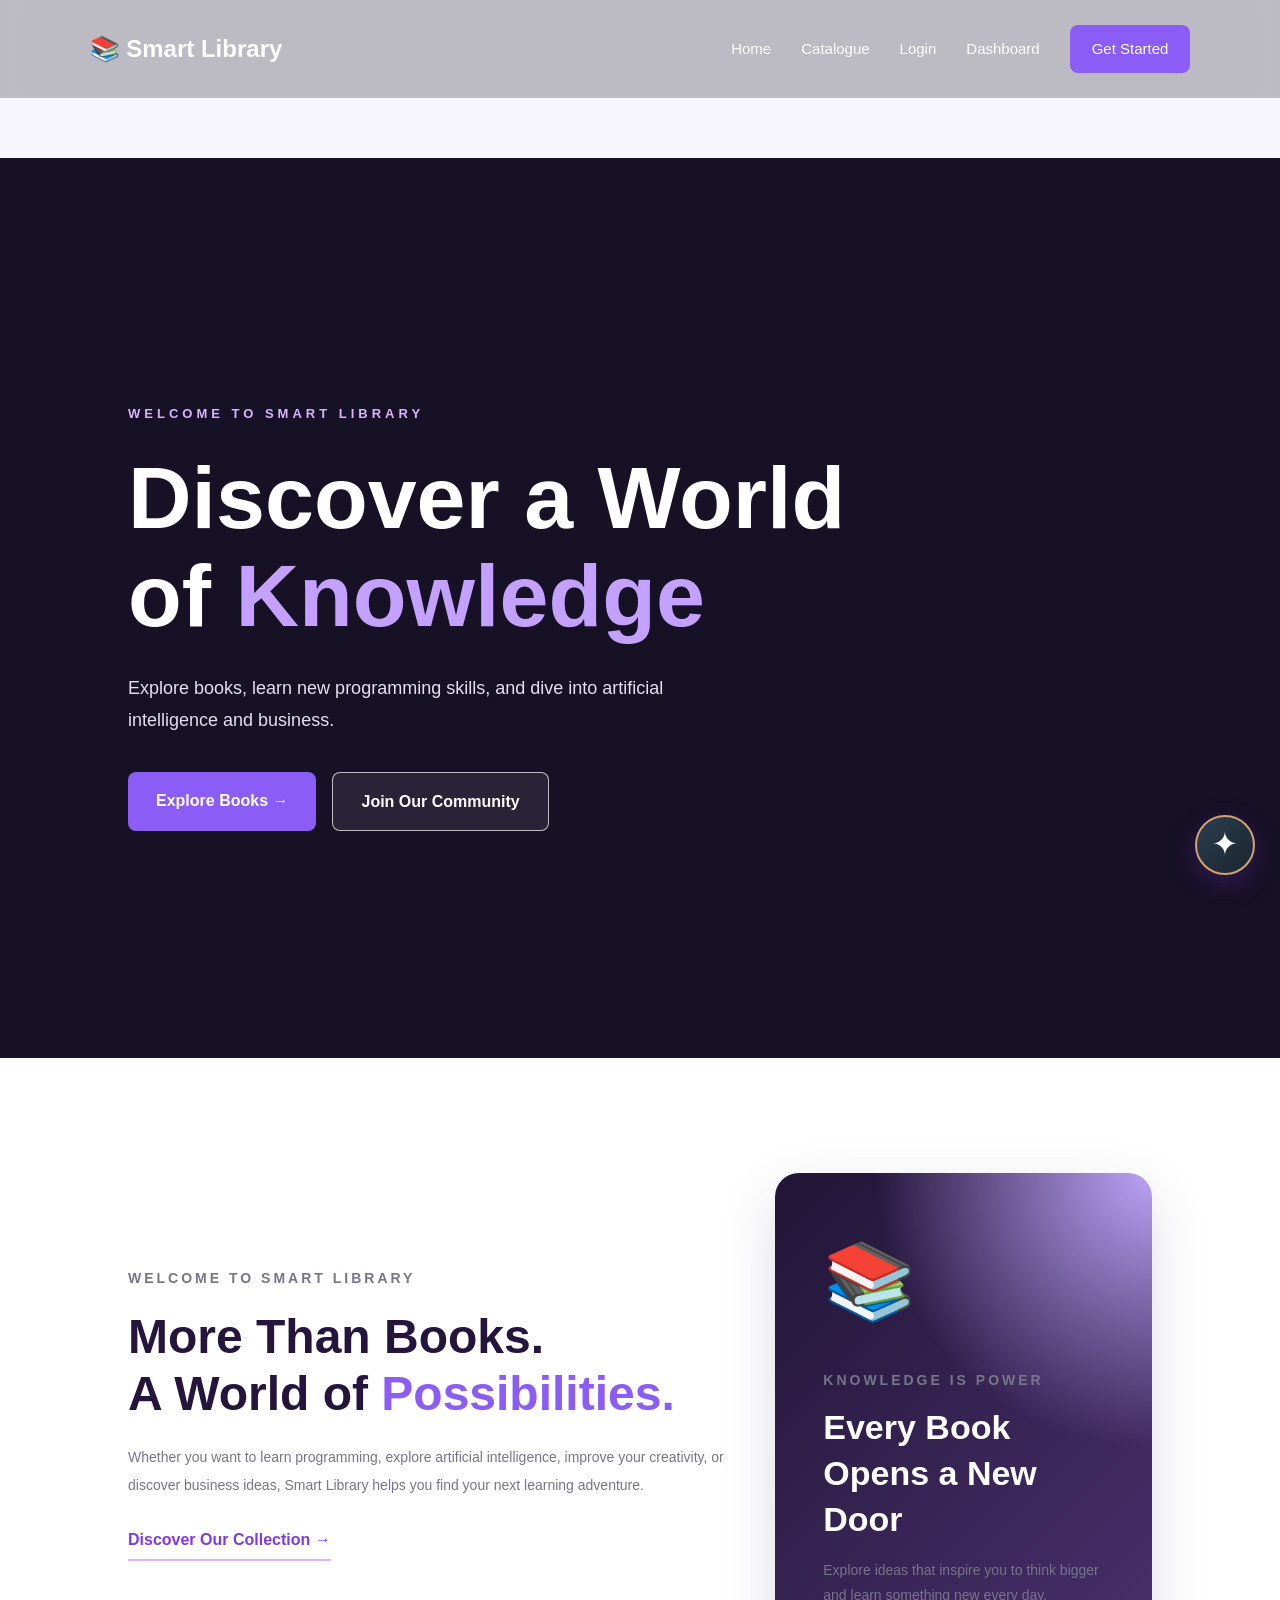
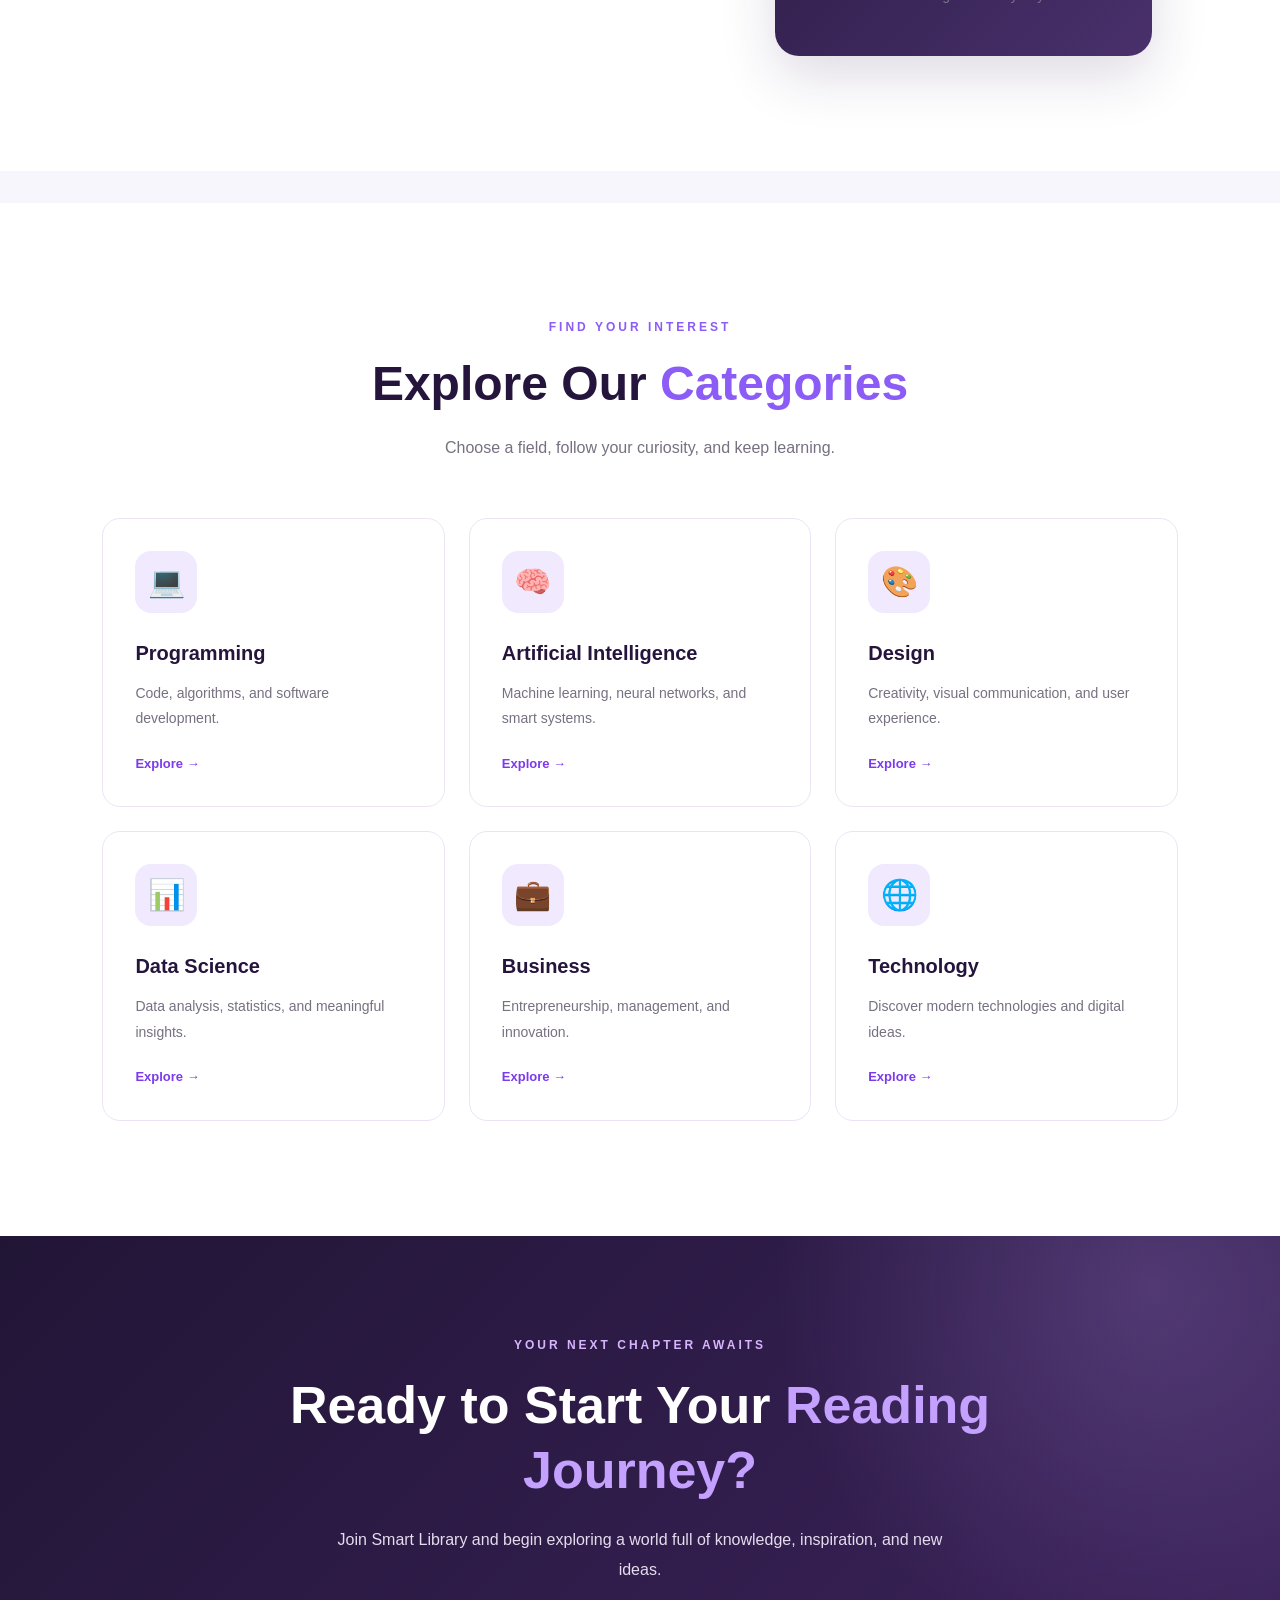
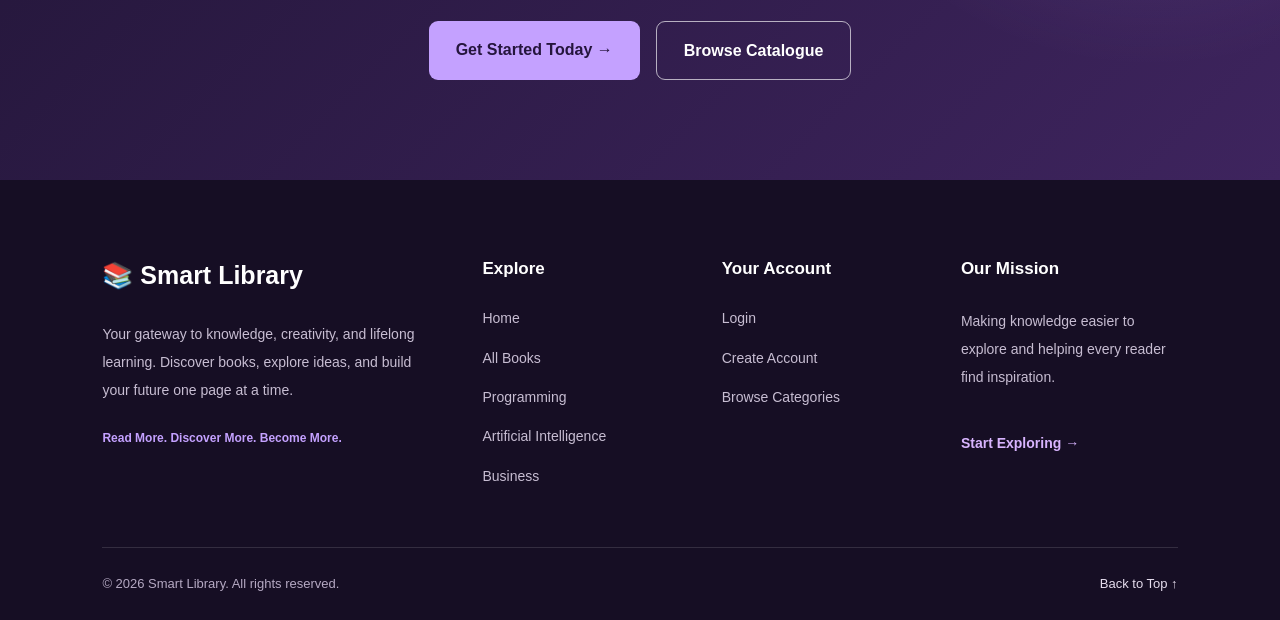
==== commit db4ed83a: "Fix video source in index.html Updated video source in the video background section." ====
--- a/index.html
+++ b/index.html
@@ -14,7 +14,7 @@
     <!-- خلفية الفيديو المتحركة للمكتبة -->
     <div class="video-background-wrapper">
         <video autoplay muted loop playsinline class="library-bg-video">
-            <source src="854417-uhd_3840_2160_25fps.mp4" type="video/mp4">
+            <source src="854417-uhd_3840_2160_25fps (1) (1) (1).mp4" type="video/mp4">
             Your browser does not support the video tag.
         </video>
         <div class="video-overlay"></div>
--- a/style.css
+++ b/style.css
@@ -1,34 +1,2102 @@
-/* ========================================
-   BACKGROUND VIDEO STYLING
-======================================== */
-.video-background-wrapper {
-    position: fixed;
-    top: 0;
-    left: 0;
-    width: 100vw;
-    height: 100vh;
-    z-index: -999; /* وراء كل محتوى الصفحة والشات بوت */
-    overflow: hidden;
-    pointer-events: none;
-}
-
-.library-bg-video {
-    position: absolute;
-    top: 50%;
-    left: 50%;
-    transform: translate(-50%, -50%);
-    min-width: 100%;
-    min-height: 100%;
-    width: auto;
-    height: auto;
-    object-fit: cover;
-}
-
-.video-overlay {
+/*GENERAL STYLES*/
+* {
+    margin: 0;
+    padding: 0;
+    box-sizing: border-box;
+}
+
+body {
+    font-family: Arial, sans-serif;
+    background: #fff;
+}
+
+html {
+    scroll-behavior: smooth;
+    scroll-padding-top: 90px;
+}
+/*NAVIGATION BAR*/
+.navbar {
     position: absolute;
     top: 0;
     left: 0;
     width: 100%;
+    z-index: 10;
+
+    display: flex;
+    justify-content: space-between;
+    align-items: center;
+
+    padding: 25px 7%;
+    background: rgba(15, 12, 25, 0.25);
+    backdrop-filter: blur(8px);
+}
+
+.logo {
+    color: white;
+    font-size: 24px;
+    font-weight: bold;
+    text-decoration: none;
+}
+
+.navbar nav {
+    display: flex;
+    align-items: center;
+    gap: 30px;
+}
+
+.navbar nav a {
+    color: white;
+    text-decoration: none;
+    font-size: 15px;
+    transition: 0.3s;
+}
+
+.navbar nav a:hover {
+    color: #d8b4fe;
+}
+
+.navbar nav .nav-btn {
+    background: #8b5cf6;
+    padding: 12px 22px;
+    border-radius: 8px;
+}
+
+.navbar nav .nav-btn:hover {
+    background: #7c3aed;
+    color: white;
+}
+/*ORIGINAL HERO STYLES
+   Used by the Home Page*/
+.hero {
+    position: relative;
+    width: 100%;
+    min-height: 100vh;
+    min-height: 100svh;
+
+    display: flex;
+    align-items: center;
+
+    padding: 130px 10% 100px;
+    overflow: hidden;
+    background: #171126;
+}
+
+.hero-video {
+    position: absolute;
+    inset: 0;
+
+    width: 100%;
     height: 100%;
-    background: rgba(15, 10, 30, 0.65); /* طبقة تعتيم متناسقة لضمان وضوح النصوص فوق الفيديو */
-}
+
+    object-fit: cover;
+    object-position: center;
+
+    z-index: 0;
+}
+
+.hero-overlay {
+    position: absolute;
+    inset: 0;
+
+    background: linear-gradient(
+        90deg,
+        rgba(15, 10, 30, 0.88) 0%,
+        rgba(25, 15, 40, 0.65) 45%,
+        rgba(20, 10, 30, 0.2) 100%
+    );
+
+    z-index: 1;
+}
+
+.hero-content {
+    position: relative;
+    z-index: 2;
+    max-width: 700px;
+    color: white;
+}
+
+.subtitle {
+    color: #d8b4fe;
+    font-size: 13px;
+    font-weight: bold;
+    letter-spacing: 4px;
+    margin-bottom: 25px;
+}
+
+.hero-content h1 {
+    font-size: clamp(42px, 6vw, 76px);
+    line-height: 1.15;
+    margin-bottom: 25px;
+    font-weight: 800;
+}
+
+.hero-content h1 span {
+    color: #c4a1ff;
+}
+
+.hero-description {
+    max-width: 520px;
+    font-size: 18px;
+    line-height: 1.8;
+    color: #e5e0ed;
+    margin-bottom: 35px;
+}
+
+
+/*BUTTONS*/
+
+.hero-buttons {
+    display: flex;
+    flex-wrap: wrap;
+    gap: 16px;
+}
+
+.primary-btn,
+.secondary-btn {
+    display: inline-block;
+    padding: 16px 28px;
+    border-radius: 8px;
+    text-decoration: none;
+    font-weight: bold;
+    transition: 0.3s;
+}
+
+.primary-btn {
+    background: #8b5cf6;
+    color: white;
+}
+
+.primary-btn:hover {
+    background: #7c3aed;
+    transform: translateY(-3px);
+}
+
+.secondary-btn {
+    color: white;
+    border: 1px solid rgba(255, 255, 255, 0.7);
+    background: rgba(255, 255, 255, 0.08);
+}
+
+.secondary-btn:hover {
+    background: white;
+    color: #25153d;
+}
+
+.scroll-indicator {
+    position: absolute;
+    bottom: 30px;
+    left: 10%;
+    z-index: 2;
+
+    color: #e5e0ed;
+    font-size: 11px;
+    letter-spacing: 3px;
+}
+
+
+/* RESPONSIVE NAVIGATION AND HERO */
+
+@media (max-width: 768px) {
+    .navbar {
+        padding: 20px 5%;
+        align-items: flex-start;
+        gap: 20px;
+    }
+
+    .logo {
+        font-size: 18px;
+    }
+
+    .navbar nav {
+        gap: 12px;
+        flex-wrap: wrap;
+        justify-content: flex-end;
+    }
+
+    .navbar nav a {
+        font-size: 12px;
+    }
+
+    .navbar nav .nav-btn {
+        padding: 9px 12px;
+    }
+
+    .hero {
+        padding: 140px 7% 100px;
+    }
+
+    .hero-overlay {
+        background: rgba(15, 10, 30, 0.7);
+    }
+
+    .hero-description {
+        font-size: 16px;
+    }
+
+    .scroll-indicator {
+        left: 7%;
+    }
+}
+
+
+/*INNER PAGES NAVIGATION */
+
+.inner-navbar {
+    position: relative;
+    background: #211536;
+}
+
+
+/* ========================================
+   CATALOGUE PAGE
+======================================== */
+
+.catalogue-page {
+    background: #faf8ff;
+    min-height: 100vh;
+}
+
+.catalogue-main {
+    max-width: 1200px;
+    margin: auto;
+    padding: 65px 25px;
+}
+
+.catalogue-heading {
+    text-align: center;
+    margin-bottom: 40px;
+}
+
+.catalogue-heading .subtitle {
+    margin-bottom: 15px;
+}
+
+.catalogue-heading h1 {
+    font-size: clamp(32px, 5vw, 48px);
+    color: #25153d;
+    margin-bottom: 15px;
+}
+
+.catalogue-heading h1 span {
+    color: #8b5cf6;
+}
+
+.catalogue-heading > p:last-child {
+    color: #777080;
+    line-height: 1.7;
+}
+
+.catalogue-tools {
+    display: flex;
+    gap: 15px;
+    margin-bottom: 20px;
+}
+
+.catalogue-tools input,
+.catalogue-tools select {
+    min-width: 0;
+    padding: 15px;
+    border: 1px solid #e5dcef;
+    border-radius: 10px;
+    background: white;
+    font-size: 15px;
+    outline: none;
+}
+
+.catalogue-tools input {
+    flex: 1;
+}
+
+.catalogue-tools input:focus,
+.catalogue-tools select:focus {
+    border-color: #8b5cf6;
+}
+
+.results-count {
+    color: #756a85;
+    margin-bottom: 20px;
+}
+
+.books-grid {
+    display: grid;
+    grid-template-columns: repeat(3, minmax(0, 1fr));
+    gap: 25px;
+}
+
+.book-card {
+    overflow: hidden;
+    background: white;
+    border: 1px solid #eee7f5;
+    border-radius: 16px;
+    transition: transform 0.25s, box-shadow 0.25s;
+}
+
+.book-card:hover {
+    transform: translateY(-5px);
+    box-shadow: 0 12px 30px rgba(70, 40, 100, 0.1);
+}
+
+.book-cover {
+    min-height: 190px;
+    display: flex;
+    flex-direction: column;
+    align-items: center;
+    justify-content: center;
+    gap: 15px;
+}
+
+.book-cover span {
+    font-size: 65px;
+}
+
+.book-cover small {
+    color: #48375d;
+    font-weight: bold;
+}
+
+.book-info {
+    padding: 22px;
+}
+
+.book-info h3 {
+    color: #25153d;
+    margin-bottom: 8px;
+}
+
+.book-author {
+    color: #8b5cf6;
+    font-size: 14px;
+    margin-bottom: 14px;
+}
+
+.book-description {
+    color: #777080;
+    font-size: 14px;
+    line-height: 1.7;
+    min-height: 48px;
+    margin-bottom: 20px;
+}
+
+.book-btn {
+    width: 100%;
+    padding: 12px;
+    background: #8b5cf6;
+    color: white;
+    border: none;
+    border-radius: 8px;
+    cursor: pointer;
+    font-weight: bold;
+}
+
+.book-btn:hover {
+    background: #6d3ed0;
+}
+
+.empty-message {
+    grid-column: 1 / -1;
+    padding: 35px;
+    text-align: center;
+    color: #777080;
+}
+
+.site-footer {
+    padding: 25px;
+    text-align: center;
+    color: #777080;
+    border-top: 1px solid #eee7f5;
+}
+
+@media (max-width: 850px) {
+    .books-grid {
+        grid-template-columns: repeat(2, minmax(0, 1fr));
+    }
+}
+
+@media (max-width: 560px) {
+    .catalogue-tools {
+        flex-direction: column;
+    }
+
+    .books-grid {
+        grid-template-columns: 1fr;
+    }
+}
+
+
+/* ========================================
+   LOGIN AND REGISTER
+======================================== */
+
+.auth-page {
+    min-height: 100vh;
+    background: #f8f5ff;
+}
+
+.auth-layout {
+    display: flex;
+    justify-content: center;
+    align-items: center;
+    padding: 55px 20px;
+    min-height: calc(100vh - 75px);
+}
+
+.auth-card {
+    width: 100%;
+    max-width: 470px;
+    padding: 38px;
+    border: 1px solid #eee5fa;
+    border-radius: 20px;
+    background: white;
+    box-shadow: 0 15px 50px rgba(52, 30, 80, 0.08);
+}
+
+.auth-icon {
+    font-size: 38px;
+    margin-bottom: 20px;
+}
+
+.auth-card .subtitle {
+    margin-bottom: 12px;
+    letter-spacing: 2px;
+}
+
+.auth-card h1 {
+    color: #25153d;
+    font-size: 30px;
+    margin-bottom: 12px;
+}
+
+.auth-description {
+    color: #777080;
+    line-height: 1.7;
+    margin-bottom: 28px;
+}
+
+.auth-card form {
+    display: flex;
+    flex-direction: column;
+}
+
+.auth-card label {
+    color: #352746;
+    font-size: 14px;
+    font-weight: bold;
+    margin-bottom: 8px;
+}
+
+.auth-card input {
+    width: 100%;
+    padding: 14px;
+    border: 1px solid #e4dceb;
+    border-radius: 9px;
+    margin-bottom: 18px;
+    font-size: 15px;
+    outline: none;
+}
+
+.auth-card input:focus {
+    border-color: #8b5cf6;
+    box-shadow: 0 0 0 3px rgba(139, 92, 246, 0.1);
+}
+
+.auth-submit {
+    padding: 15px;
+    margin-top: 5px;
+    border: none;
+    border-radius: 9px;
+    background: #8b5cf6;
+    color: white;
+    font-weight: bold;
+    font-size: 15px;
+    cursor: pointer;
+}
+
+.auth-submit:hover {
+    background: #6d3ed0;
+}
+
+.form-message {
+    margin-top: 15px;
+    font-size: 14px;
+    line-height: 1.6;
+    color: #6d3ed0;
+}
+
+.auth-switch {
+    margin-top: 25px;
+    text-align: center;
+    color: #777080;
+    font-size: 14px;
+}
+
+.auth-switch a {
+    color: #8b5cf6;
+    font-weight: bold;
+    text-decoration: none;
+}
+
+@media (max-width: 500px) {
+    .auth-card {
+        padding: 25px 20px;
+    }
+
+    .auth-card h1 {
+        font-size: 26px;
+    }
+}
+
+
+/* ========================================
+   FLOATING AI LIBRARY ASSISTANT
+======================================== */
+
+.library-chat-widget {
+    --chat-purple: #8b5cf6;
+    --chat-dark: #281842;
+    font-family: Arial, sans-serif;
+    position: relative;
+    z-index: 9999;
+}
+
+.chat-launcher {
+    position: fixed;
+    right: 25px;
+    bottom: 25px;
+    width: 62px;
+    height: 62px;
+    border: none;
+    border-radius: 50%;
+    background: linear-gradient(135deg, #a78bfa, #7c3aed);
+    color: white;
+    box-shadow: 0 8px 25px rgba(91, 45, 160, 0.35);
+    cursor: pointer;
+    display: flex;
+    align-items: center;
+    justify-content: center;
+    transition: transform 0.2s;
+}
+
+.chat-launcher:hover {
+    transform: scale(1.07);
+}
+
+.chat-launcher-icon {
+    font-size: 32px;
+}
+
+.chat-notification {
+    position: absolute;
+    top: 5px;
+    right: 5px;
+    width: 12px;
+    height: 12px;
+    background: #86efac;
+    border: 2px solid white;
+    border-radius: 50%;
+}
+
+.chat-window {
+    position: fixed;
+    right: 25px;
+    bottom: 100px;
+    width: min(370px, calc(100vw - 30px));
+    height: min(560px, calc(100dvh - 130px));
+    min-height: 350px;
+    display: flex;
+    flex-direction: column;
+    overflow: hidden;
+    background: #fff;
+    border: 1px solid #eee5fa;
+    border-radius: 18px;
+    box-shadow: 0 15px 55px rgba(35, 20, 55, 0.22);
+}
+
+.chat-window[hidden] {
+    display: none;
+}
+
+.chat-header {
+    display: flex;
+    align-items: center;
+    gap: 12px;
+    padding: 17px;
+    background: var(--chat-dark);
+    color: white;
+}
+
+.chat-avatar {
+    width: 42px;
+    height: 42px;
+    flex-shrink: 0;
+    display: grid;
+    place-items: center;
+    border-radius: 50%;
+    background: var(--chat-purple);
+    font-size: 25px;
+}
+
+.chat-header-text {
+    flex: 1;
+}
+
+.chat-header h2 {
+    font-size: 15px;
+    margin: 0 0 6px;
+}
+
+.chat-header p {
+    font-size: 12px;
+    color: #ded2f4;
+    margin: 0;
+}
+
+.online-dot {
+    display: inline-block;
+    width: 7px;
+    height: 7px;
+    background: #86efac;
+    border-radius: 50%;
+    margin-right: 4px;
+}
+
+.chat-close {
+    background: transparent;
+    color: white;
+    border: none;
+    font-size: 28px;
+    cursor: pointer;
+}
+
+.chat-messages {
+    flex: 1;
+    overflow-y: auto;
+    padding: 15px;
+    display: flex;
+    flex-direction: column;
+    gap: 12px;
+    background: #faf8ff;
+}
+
+.chat-message {
+    max-width: 88%;
+    padding: 12px 14px;
+    border-radius: 14px;
+    font-size: 13px;
+    line-height: 1.6;
+    overflow-wrap: anywhere;
+}
+
+.chat-message.bot {
+    align-self: flex-start;
+    background: white;
+    border: 1px solid #eee5fa;
+    color: #342444;
+    border-bottom-left-radius: 4px;
+}
+
+.chat-message.user {
+    align-self: flex-end;
+    background: #8b5cf6;
+    color: white;
+    border-bottom-right-radius: 4px;
+}
+
+.chat-book-card {
+    background: white;
+    border: 1px solid #e8def5;
+    border-radius: 12px;
+    padding: 13px;
+    color: #342444;
+}
+
+.chat-book-card h3 {
+    font-size: 14px;
+    margin: 0 0 6px;
+}
+
+.chat-book-card p {
+    font-size: 12px;
+    line-height: 1.6;
+    margin: 7px 0;
+    overflow-wrap: anywhere;
+}
+
+.chat-book-card p:nth-of-type(1) {
+    color: #776a86;
+}
+
+.chat-book-category {
+    display: inline-block;
+    font-size: 11px;
+    color: #6d3ed0;
+    background: #f0e8ff;
+    padding: 4px 8px;
+    border-radius: 20px;
+}
+
+.chat-book-card a {
+    display: inline-block;
+    margin-top: 7px;
+    font-size: 12px;
+    color: #6d3ed0;
+    font-weight: bold;
+    text-decoration: none;
+}
+
+.chat-book-card a:hover {
+    text-decoration: underline;
+}
+
+.chat-suggestions {
+    display: flex;
+    flex-wrap: wrap;
+    gap: 6px;
+    padding: 10px 12px;
+    border-top: 1px solid #eee5fa;
+    background: white;
+}
+
+.chat-suggestions button {
+    background: #f4edff;
+    color: #5c3590;
+    border: 1px solid #e4d5fb;
+    border-radius: 18px;
+    padding: 8px 10px;
+    font-size: 11px;
+    cursor: pointer;
+}
+
+.chat-suggestions button:hover {
+    background: #e9dcff;
+}
+
+.chat-input-area {
+    display: flex;
+    align-items: center;
+    gap: 8px;
+    padding: 12px;
+    border-top: 1px solid #eee5fa;
+    background: white;
+}
+
+.chat-input-area input {
+    flex: 1;
+    width: 0;
+    min-width: 0;
+    padding: 12px;
+    border: 1px solid #e3d9ef;
+    border-radius: 22px;
+    outline: none;
+    font-size: 13px;
+}
+
+.chat-input-area input:focus {
+    border-color: var(--chat-purple);
+}
+
+.chat-input-area button {
+    flex-shrink: 0;
+    width: 40px;
+    height: 40px;
+    border: none;
+    border-radius: 50%;
+    background: var(--chat-purple);
+    color: white;
+    font-size: 20px;
+    cursor: pointer;
+}
+
+.chat-disclaimer {
+    margin: 0;
+    padding: 0 10px 9px;
+    text-align: center;
+    color: #8a7c99;
+    font-size: 10px;
+    background: white;
+}
+
+@media (max-width: 480px) {
+    .chat-launcher {
+        right: 16px;
+        bottom: 16px;
+        width: 56px;
+        height: 56px;
+    }
+
+    .chat-window {
+        right: 10px;
+        bottom: 82px;
+        width: calc(100vw - 20px);
+        height: min(540px, calc(100dvh - 100px));
+    }
+}
+
+
+/* ========================================
+   HOME PAGE ONLY
+   New long homepage sections and footer
+======================================== */
+
+.home-page {
+    color: #302341;
+    overflow-x: hidden;
+}
+
+/* Keep the homepage navbar over the video */
+
+.home-page .navbar {
+    position: absolute;
+}
+
+/* Larger hero section */
+
+.home-page .hero {
+    min-height: 100vh;
+    min-height: 100svh;
+    padding: 150px 10% 130px;
+}
+
+.home-page .hero-content {
+    max-width: 850px;
+}
+
+.home-eyebrow {
+    color: #d8b4fe;
+    font-size: 13px;
+    font-weight: 700;
+    letter-spacing: 4px;
+    margin-bottom: 24px;
+}
+
+.home-page .hero-content h1 {
+    font-size: clamp(48px, 7vw, 88px);
+    line-height: 1.12;
+    margin-bottom: 26px;
+}
+
+.home-page .hero-description {
+    max-width: 600px;
+}
+
+.hero-note {
+    margin-top: 38px;
+    color: #e9ddfa;
+    font-size: 14px;
+    letter-spacing: 1px;
+}
+
+.hero-note span {
+    color: #c4a1ff;
+    margin-right: 8px;
+}
+
+.home-scroll {
+    position: absolute;
+    bottom: 30px;
+    left: 10%;
+    z-index: 2;
+    color: #fff;
+    font-size: 11px;
+    letter-spacing: 3px;
+    text-decoration: none;
+    transition: color 0.3s;
+}
+
+.home-scroll:hover {
+    color: #d8b4fe;
+}
+
+
+/* Shared homepage section headings */
+
+.section-kicker {
+    color: #8b5cf6;
+    font-size: 12px;
+    font-weight: 800;
+    letter-spacing: 3px;
+    margin-bottom: 18px;
+}
+
+.section-heading {
+    max-width: 760px;
+    margin: 0 auto 55px;
+    text-align: center;
+}
+
+.section-heading h2,
+.welcome-text h2 {
+    font-size: clamp(32px, 4vw, 48px);
+    line-height: 1.2;
+    color: #25153d;
+    margin-bottom: 20px;
+}
+
+.section-heading h2 span,
+.welcome-text h2 span {
+    color: #8b5cf6;
+}
+
+.section-heading > p:last-child {
+    color: #777080;
+    line-height: 1.9;
+    font-size: 16px;
+}
+
+
+/* Welcome section */
+
+.welcome-section {
+    display: grid;
+    grid-template-columns: 1.1fr 0.9fr;
+    align-items: center;
+    gap: 70px;
+    padding: 115px 10%;
+    background: #fff;
+}
+
+.welcome-text {
+    max-width: 650px;
+}
+
+.welcome-text > p:not(.section-kicker) {
+    color: #777080;
+    font-size: 17px;
+    line-height: 2;
+    margin-bottom: 28px;
+}
+
+.section-link {
+    display: inline-block;
+    color: #7c3aed;
+    font-weight: 700;
+    text-decoration: none;
+    border-bottom: 2px solid #d8b4fe;
+    padding-bottom: 7px;
+}
+
+.section-link:hover {
+    color: #4c1d95;
+}
+
+.welcome-visual {
+    min-height: 360px;
+    padding: 48px;
+    display: flex;
+    flex-direction: column;
+    align-items: flex-start;
+    justify-content: center;
+    border-radius: 24px;
+    background:
+        radial-gradient(circle at top right, #bba2f5, transparent 45%),
+        linear-gradient(135deg, #211536, #49306c);
+    color: white;
+    box-shadow: 0 20px 55px rgba(49, 25, 80, 0.16);
+}
+
+.welcome-book-icon {
+    font-size: 75px;
+    margin-bottom: 28px;
+}
+
+.visual-small {
+    color: #d8b4fe;
+    font-size: 11px;
+    letter-spacing: 3px;
+    font-weight: bold;
+    margin-bottom: 14px;
+}
+
+.welcome-visual h3 {
+    font-size: clamp(24px, 3vw, 34px);
+    line-height: 1.35;
+    margin-bottom: 15px;
+}
+
+.welcome-visual > p:last-child {
+    color: #e4dcec;
+    line-height: 1.8;
+}
+
+
+/* Featured books */
+
+.featured-section {
+    padding: 110px 8%;
+    background: #f8f5ff;
+}
+
+.home-books-grid {
+    display: grid;
+    grid-template-columns: repeat(3, minmax(0, 1fr));
+    gap: 30px;
+    max-width: 1300px;
+    margin: auto;
+}
+
+.home-book-card {
+    background: #fff;
+    border: 1px solid #eee5fa;
+    border-radius: 18px;
+    overflow: hidden;
+    transition: transform 0.3s, box-shadow 0.3s;
+}
+
+.home-book-card:hover {
+    transform: translateY(-8px);
+    box-shadow: 0 18px 45px rgba(48, 25, 75, 0.12);
+}
+
+.home-book-cover {
+    min-height: 270px;
+    padding: 35px 20px;
+    display: flex;
+    flex-direction: column;
+    align-items: center;
+    justify-content: center;
+    gap: 22px;
+    text-align: center;
+}
+
+.home-book-cover > span {
+    font-size: 76px;
+}
+
+.home-book-cover small {
+    font-size: 11px;
+    font-weight: 800;
+    letter-spacing: 3px;
+}
+
+.cover-programming {
+    background: linear-gradient(135deg, #d9e6ff, #a6b9ed);
+    color: #23365d;
+}
+
+.cover-ai {
+    background: linear-gradient(135deg, #e8d9ff, #b99ae8);
+    color: #39205b;
+}
+
+.cover-business {
+    background: linear-gradient(135deg, #f7e7ca, #e8c38b);
+    color: #67431d;
+}
+
+.home-book-info {
+    padding: 28px;
+}
+
+.home-book-tag {
+    display: inline-block;
+    color: #7c3aed;
+    font-size: 10px;
+    font-weight: 800;
+    letter-spacing: 1.3px;
+    margin-bottom: 14px;
+}
+
+.home-book-info h3 {
+    color: #25153d;
+    font-size: 23px;
+    margin-bottom: 14px;
+}
+
+.home-book-info p {
+    color: #777080;
+    line-height: 1.8;
+    font-size: 14px;
+    min-height: 76px;
+    margin-bottom: 22px;
+}
+
+.home-book-info > a {
+    color: #7c3aed;
+    text-decoration: none;
+    font-size: 14px;
+    font-weight: 700;
+}
+
+.home-book-info > a:hover {
+    color: #4c1d95;
+}
+
+.featured-action {
+    text-align: center;
+    margin-top: 45px;
+}
+
+
+/* Homepage categories */
+
+.home-categories-section {
+    padding: 115px 8%;
+    background: #fff;
+}
+
+.home-categories-grid {
+    max-width: 1300px;
+    margin: auto;
+    display: grid;
+    grid-template-columns: repeat(3, minmax(0, 1fr));
+    gap: 24px;
+}
+
+.home-category-card {
+    min-height: 255px;
+    padding: 32px;
+    display: flex;
+    flex-direction: column;
+    align-items: flex-start;
+    background: #fff;
+    border: 1px solid #ece4f5;
+    border-radius: 18px;
+    text-decoration: none;
+    transition: transform 0.3s, border-color 0.3s,
+                box-shadow 0.3s;
+}
+
+.home-category-card:hover {
+    transform: translateY(-6px);
+    border-color: #c4a1ff;
+    box-shadow: 0 14px 35px rgba(66, 36, 100, 0.09);
+}
+
+.category-icon {
+    width: 62px;
+    height: 62px;
+    display: grid;
+    place-items: center;
+    background: #f1eaff;
+    border-radius: 16px;
+    font-size: 30px;
+    margin-bottom: 24px;
+}
+
+.home-category-card h3 {
+    color: #25153d;
+    font-size: 20px;
+    margin-bottom: 12px;
+}
+
+.home-category-card p {
+    color: #777080;
+    font-size: 14px;
+    line-height: 1.8;
+    margin-bottom: 22px;
+}
+
+.category-arrow {
+    color: #7c3aed;
+    font-size: 13px;
+    font-weight: bold;
+    margin-top: auto;
+}
+
+
+/* Why choose Smart Library */
+
+.why-section {
+    padding: 110px 8%;
+    background: #f8f5ff;
+}
+
+.why-grid {
+    max-width: 1300px;
+    margin: auto;
+    display: grid;
+    grid-template-columns: repeat(4, minmax(0, 1fr));
+    gap: 22px;
+}
+
+.why-card {
+    padding: 32px 25px;
+    background: white;
+    border: 1px solid #eee5fa;
+    border-radius: 17px;
+    transition: transform 0.3s, box-shadow 0.3s;
+}
+
+.why-card:hover {
+    transform: translateY(-5px);
+    box-shadow: 0 12px 30px rgba(48, 25, 75, 0.08);
+}
+
+.why-icon {
+    font-size: 38px;
+    margin-bottom: 24px;
+}
+
+.why-card h3 {
+    color: #25153d;
+    font-size: 18px;
+    line-height: 1.5;
+    margin-bottom: 14px;
+}
+
+.why-card p {
+    color: #777080;
+    font-size: 14px;
+    line-height: 1.9;
+}
+
+
+/* Homepage call to action */
+
+.home-cta-section {
+    padding: 100px 8%;
+    background:
+        radial-gradient(circle at 90% 10%, rgba(196, 161, 255, 0.2), transparent 30%),
+        linear-gradient(135deg, #211536, #3e245e);
+    color: white;
+}
+
+.cta-content {
+    max-width: 850px;
+    margin: auto;
+    text-align: center;
+}
+
+.home-cta-section .section-kicker {
+    color: #d8b4fe;
+}
+
+.home-cta-section h2 {
+    font-size: clamp(32px, 4.5vw, 52px);
+    line-height: 1.25;
+    margin-bottom: 22px;
+}
+
+.home-cta-section h2 span {
+    color: #c4a1ff;
+}
+
+.home-cta-section .cta-content > p:not(.section-kicker) {
+    max-width: 650px;
+    margin: 0 auto;
+    color: #e5dced;
+    font-size: 16px;
+    line-height: 1.9;
+}
+
+.cta-buttons {
+    justify-content: center;
+    margin-top: 35px;
+}
+
+.cta-main-btn,
+.cta-outline-btn {
+    display: inline-block;
+    padding: 16px 27px;
+    border-radius: 9px;
+    text-decoration: none;
+    font-weight: bold;
+    transition: 0.3s;
+}
+
+.cta-main-btn {
+    background: #c4a1ff;
+    color: #25153d;
+}
+
+.cta-main-btn:hover {
+    background: #dfccff;
+    transform: translateY(-3px);
+}
+
+.cta-outline-btn {
+    border: 1px solid rgba(255, 255, 255, 0.65);
+    color: white;
+}
+
+.cta-outline-btn:hover {
+    background: white;
+    color: #25153d;
+}
+
+
+/* Homepage footer */
+
+.home-footer {
+    padding: 75px 8% 0;
+    background: #160e24;
+    color: #fff;
+}
+
+.footer-main {
+    max-width: 1400px;
+    margin: auto;
+    display: grid;
+    grid-template-columns: 1.5fr 0.85fr 0.85fr 1fr;
+    gap: 55px;
+    padding-bottom: 60px;
+}
+
+.footer-logo {
+    display: inline-block;
+    color: white;
+    font-size: 25px;
+    font-weight: 800;
+    text-decoration: none;
+    margin-bottom: 25px;
+}
+
+.footer-about > p,
+.footer-contact > p {
+    color: #c7bdd2;
+    font-size: 14px;
+    line-height: 2;
+    max-width: 370px;
+    margin-bottom: 24px;
+}
+
+.footer-motto {
+    color: #c4a1ff;
+    font-size: 12px;
+    line-height: 1.8;
+    font-weight: bold;
+}
+
+.footer-column {
+    display: flex;
+    flex-direction: column;
+    align-items: flex-start;
+    gap: 17px;
+}
+
+.footer-column h3 {
+    color: #fff;
+    font-size: 17px;
+    margin-bottom: 8px;
+}
+
+.footer-column a {
+    color: #c7bdd2;
+    font-size: 14px;
+    line-height: 1.6;
+    text-decoration: none;
+    transition: color 0.25s;
+}
+
+.footer-column a:hover,
+.footer-bottom a:hover {
+    color: #c4a1ff;
+}
+
+.footer-explore-btn {
+    display: inline-block;
+    color: #d8b4fe !important;
+    font-weight: bold;
+}
+
+.footer-bottom {
+    max-width: 1400px;
+    margin: auto;
+    padding: 25px 0;
+    border-top: 1px solid rgba(255, 255, 255, 0.13);
+    display: flex;
+    justify-content: space-between;
+    align-items: center;
+    gap: 20px;
+}
+
+.footer-bottom p {
+    color: #b5a9c3;
+    font-size: 13px;
+    line-height: 1.7;
+}
+
+.footer-bottom a {
+    color: #e5dced;
+    font-size: 13px;
+    text-decoration: none;
+    white-space: nowrap;
+}
+
+
+/* ========================================
+   HOMEPAGE RESPONSIVE DESIGN
+======================================== */
+
+@media (max-width: 1000px) {
+    .welcome-section {
+        gap: 40px;
+        padding: 85px 7%;
+    }
+
+    .featured-section,
+    .home-categories-section,
+    .why-section {
+        padding: 85px 6%;
+    }
+
+    .home-books-grid,
+    .home-categories-grid {
+        grid-template-columns: repeat(2, minmax(0, 1fr));
+    }
+
+    .why-grid {
+        grid-template-columns: repeat(2, minmax(0, 1fr));
+    }
+
+    .footer-main {
+        grid-template-columns: repeat(2, minmax(0, 1fr));
+        gap: 40px;
+    }
+}
+
+@media (max-width: 650px) {
+    .home-page .navbar {
+        padding: 18px 5%;
+        align-items: center;
+        gap: 14px;
+        flex-wrap: wrap;
+    }
+
+    .home-page .logo {
+        font-size: 19px;
+    }
+
+    .home-page .navbar nav {
+        gap: 12px;
+    }
+
+    .home-page .navbar nav a {
+        font-size: 12px;
+    }
+
+    .home-page .hero {
+        min-height: 100svh;
+        padding: 165px 7% 115px;
+    }
+
+    .home-page .hero-content h1 {
+        font-size: clamp(40px, 10vw, 58px);
+    }
+
+    .home-page .hero-description {
+        font-size: 15px;
+    }
+
+    .home-eyebrow {
+        font-size: 10px;
+        letter-spacing: 2px;
+    }
+
+    .home-scroll {
+        left: 7%;
+        font-size: 9px;
+        letter-spacing: 2px;
+    }
+
+    .welcome-section {
+        grid-template-columns: 1fr;
+        gap: 35px;
+        padding: 75px 7%;
+    }
+
+    .welcome-visual {
+        min-height: 300px;
+        padding: 32px;
+    }
+
+    .featured-section,
+    .home-categories-section,
+    .why-section {
+        padding: 75px 6%;
+    }
+
+    .section-heading {
+        margin-bottom: 35px;
+    }
+
+    .section-heading h2,
+    .welcome-text h2 {
+        font-size: 32px;
+    }
+
+    .home-books-grid,
+    .home-categories-grid,
+    .why-grid {
+        grid-template-columns: 1fr;
+    }
+
+    .home-book-cover {
+        min-height: 230px;
+    }
+
+    .home-book-info p {
+        min-height: 0;
+    }
+
+    .home-category-card {
+        min-height: 220px;
+    }
+
+    .home-cta-section {
+        padding: 75px 7%;
+    }
+
+    .home-cta-section h2 {
+        font-size: 32px;
+    }
+
+    .cta-buttons {
+        flex-direction: column;
+    }
+
+    .cta-main-btn,
+    .cta-outline-btn {
+        width: 100%;
+        text-align: center;
+    }
+
+    .home-footer {
+        padding: 55px 7% 0;
+    }
+
+    .footer-main {
+        grid-template-columns: 1fr;
+        gap: 35px;
+        padding-bottom: 40px;
+    }
+
+    .footer-bottom {
+        flex-direction: column;
+        align-items: flex-start;
+    }
+}
+
+
+/* Respect reduced motion preferences */
+
+@media (prefers-reduced-motion: reduce) {
+    html {
+        scroll-behavior: auto;
+    }
+
+    .home-page *,
+    .home-page *::before,
+    .home-page *::after {
+        transition-duration: 0.01ms !important;
+    }
+}
+
+@import url('https://fonts.googleapis.com/css2?family=Inter:wght@400;500;600;700;800&display=swap');
+
+:root {
+    --primary: #7655d9;
+    --primary-dark: #5c3eb7;
+    --text: #25213a;
+    --muted: #77758b;
+    --background: #f7f6fc;
+    --border: #eae7f3;
+    --white: #ffffff;
+    --shadow: 0 8px 28px rgba(47, 35, 86, 0.06);
+}
+
+* {
+    box-sizing: border-box;
+    margin: 0;
+    padding: 0;
+}
+
+html {
+    scroll-behavior: smooth;
+    scroll-padding-top: 90px;
+}
+
+body {
+    font-family: 'Inter', Arial, sans-serif;
+    background: var(--background);
+    color: var(--text);
+    line-height: 1.6;
+}
+
+a {
+    color: inherit;
+    text-decoration: none;
+}
+
+button,
+input {
+    font: inherit;
+}
+
+.dashboard-navbar {
+    min-height: 76px;
+    padding: 15px 7%;
+    background: var(--white);
+    border-bottom: 1px solid var(--border);
+    display: flex;
+    justify-content: space-between;
+    align-items: center;
+    gap: 24px;
+    flex-wrap: wrap;
+}
+
+.brand {
+    font-size: 22px;
+    font-weight: 800;
+    color: var(--primary);
+}
+
+.dashboard-navbar nav {
+    display: flex;
+    align-items: center;
+    gap: 25px;
+    flex-wrap: wrap;
+}
+
+.dashboard-navbar nav a {
+    color: #666277;
+    font-size: 14px;
+    font-weight: 600;
+    transition: color 0.2s;
+}
+
+.dashboard-navbar nav a:hover,
+.dashboard-navbar nav a.active {
+    color: var(--primary);
+}
+
+.dashboard-container {
+    width: min(1200px, 90%);
+    margin: 0 auto;
+    padding: 42px 0 25px;
+}
+
+.welcome-section {
+    display: flex;
+    align-items: center;
+    justify-content: space-between;
+    gap: 25px;
+    margin-bottom: 32px;
+}
+
+.eyebrow {
+    color: var(--primary);
+    font-size: 11px;
+    font-weight: 800;
+    letter-spacing: 1.5px;
+    margin-bottom: 7px;
+}
+
+.welcome-section h1 {
+    font-size: clamp(30px, 4vw, 42px);
+    line-height: 1.2;
+    margin-bottom: 10px;
+}
+
+.welcome-section p:not(.eyebrow) {
+    color: var(--muted);
+    font-size: 14px;
+}
+
+.main-button {
+    display: inline-flex;
+    align-items: center;
+    justify-content: center;
+    background: var(--primary);
+    color: white;
+    padding: 12px 19px;
+    border: none;
+    border-radius: 10px;
+    font-weight: 700;
+    font-size: 13px;
+    cursor: pointer;
+    transition: 0.2s;
+}
+
+.main-button:hover {
+    background: var(--primary-dark);
+    transform: translateY(-1px);
+}
+
+.stats-grid {
+    display: grid;
+    grid-template-columns: repeat(4, minmax(0, 1fr));
+    gap: 18px;
+    margin-bottom: 25px;
+}
+
+.stat-card {
+    display: flex;
+    align-items: center;
+    gap: 15px;
+    padding: 22px;
+    background: var(--white);
+    border: 1px solid var(--border);
+    border-radius: 16px;
+    box-shadow: var(--shadow);
+}
+
+.stat-icon {
+    width: 48px;
+    height: 48px;
+    flex-shrink: 0;
+    display: grid;
+    place-items: center;
+    border-radius: 14px;
+    font-size: 21px;
+    font-weight: 800;
+}
+
+.purple { background: #eee8ff; color: #7655d9; }
+.pink { background: #ffebf2; color: #d94f87; }
+.blue { background: #e7f2ff; color: #3979d5; }
+.green { background: #e3f8ec; color: #29965b; }
+
+.stat-card p {
+    color: var(--muted);
+    font-size: 12px;
+    margin-bottom: 4px;
+}
+
+.stat-card h2 {
+    font-size: 25px;
+    line-height: 1.2;
+}
+
+.dashboard-grid {
+    display: grid;
+    grid-template-columns: repeat(2, minmax(0, 1fr));
+    gap: 22px;
+    align-items: start;
+}
+
+.panel {
+    min-width: 0;
+    background: var(--white);
+    border: 1px solid var(--border);
+    border-radius: 17px;
+    padding: 25px;
+    box-shadow: var(--shadow);
+    scroll-margin-top: 95px;
+}
+
+.panel-heading {
+    display: flex;
+    align-items: center;
+    justify-content: space-between;
+    gap: 12px;
+    margin-bottom: 23px;
+}
+
+.panel-heading h2 {
+    font-size: 21px;
+    line-height: 1.3;
+}
+
+.heading-icon {
+    width: 43px;
+    height: 43px;
+    border-radius: 13px;
+    display: grid;
+    place-items: center;
+    background: #f0ecff;
+    color: var(--primary);
+    font-size: 20px;
+}
+
+.small-link {
+    color: var(--primary);
+    font-size: 12px;
+    font-weight: 700;
+}
+
+.account-panel form {
+    display: flex;
+    flex-direction: column;
+    gap: 9px;
+}
+
+.account-panel label {
+    margin-top: 7px;
+    font-size: 12px;
+    font-weight: 700;
+}
+
+.account-panel input {
+    width: 100%;
+    padding: 12px 13px;
+    border: 1px solid #e5e1ef;
+    border-radius: 9px;
+    outline: none;
+    background: #fdfcff;
+    color: var(--text);
+    font-size: 13px;
+}
+
+.account-panel input:focus {
+    border-color: var(--primary);
+    box-shadow: 0 0 0 3px rgba(118, 85, 217, 0.1);
+}
+
+.full-button {
+    width: 100%;
+    margin-top: 12px;
+}
+
+.message {
+    font-size: 12px;
+    color: #258650;
+    min-height: 18px;
+}
+
+.book-list,
+.payments-list {
+    display: flex;
+    flex-direction: column;
+    gap: 12px;
+}
+
+.book-item {
+    display: flex;
+    align-items: center;
+    gap: 13px;
+    padding: 12px;
+    border: 1px solid #f0edf6;
+    border-radius: 12px;
+    min-width: 0;
+}
+
+.book-cover {
+    width: 53px;
+    height: 68px;
+    flex-shrink: 0;
+    border-radius: 7px;
+    display: grid;
+    place-items: center;
+    background: linear-gradient(145deg, #eae3ff, #c8b8ff);
+    font-size: 24px;
+    overflow: hidden;
+}
+
+.book-cover img {
+    width: 100%;
+    height: 100%;
+    object-fit: cover;
+}
+
+.book-info {
+    min-width: 0;
+    flex: 1;
+}
+
+.book-info h3 {
+    font-size: 13px;
+    overflow-wrap: anywhere;
+    margin-bottom: 4px;
+}
+
+.book-info p {
+    font-size: 11px;
+    color: var(--muted);
+}
+
+.item-actions {
+    display: flex;
+    flex-direction: column;
+    align-items: flex-end;
+    gap: 7px;
+}
+
+.text-action {
+    border: none;
+    background: transparent;
+    color: var(--primary);
+    font-size: 11px;
+    font-weight: 700;
+    cursor: pointer;
+}
+
+.remove-action {
+    color: #d94f70;
+}
+
+.empty-state {
+    padding: 24px 12px;
+    text-align: center;
+    border: 1px dashed #ded8ed;
+    border-radius: 12px;
+    color: var(--muted);
+    font-size: 13px;
+}
+
+.empty-state a {
+    display: inline-block;
+    color: var(--primary);
+    font-weight: 700;
+    margin-top: 8px;
+}
+
+.payment-summary {
+    padding: 15px;
+    margin-bottom: 15px;
+    background: #f5f1ff;
+    border-radius: 12px;
+    display: flex;
+    justify-content: space-between;
+    gap: 10px;
+    flex-wrap: wrap;
+}
+
+.payment-summary span {
+    color: var(--muted);
+    font-size: 12px;
+}
+
+.payment-summary strong {
+    color: var(--primary);
+    font-size: 14px;
+}
+
+.payment-item {
+    display: flex;
+    align-items: center;
+    justify-content: space-between;
+    gap: 12px;
+    padding: 13px 0;
+    border-bottom: 1px solid #f0edf6;
+}
+
+.payment-item:last-child {
+    border-bottom: none;
+}
+
+.payment-item h3 {
+    font-size: 13px;
+    overflow-wrap: anywhere;
+}
+
+.payment-item p {
+    font-size: 11px;
+    color: var(--muted);
+    margin-top: 3px;
+}
+
+.payment-right {
+    text-align: right;
+    flex-shrink: 0;
+}
+
+.payment-right strong {
+    display: block;
+    font-size: 13px;
+}
+
+.status {
+    display: inline-block;
+    margin-top: 4px;
+    padding: 3px 8px;
+    border-radius: 20px;
+    font-size: 10px;
+    font-weight: 700;
+}
+
+.status.completed {
+    background: #e3f8ec;
+    color: #258650;
+}
+
+.status.pending {
+    background: #fff2d9;
+    color: #9a6a08;
+}
+
+.status.failed {
+    background: #ffe7e9;
+    color: #c43f51;
+}
+
+.note {
+    font-size: 11px;
+    color: var(--muted);
+    margin-top: 16px;
+}
+
+.dashboard-footer {
+    padding: 30px 0 10px;
+    margin-top: 12px;
+    text-align: center;
+    color: var(--muted);
+    font-size: 12px;
+}
+
+.dashboard-footer a {
+    display: inline-block;
+    margin-bottom: 10px;
+    color: var(--primary);
+    font-weight: 700;
+}
+
+@media (max-width: 950px) {
+    .stats-grid {
+        grid-template-columns: repeat(2, minmax(0, 1fr));
+    }
+
+    .dashboard-grid {
+        grid-template-columns: 1fr;
+    }
+}
+
+@media (max-width: 600px) {
+    .dashboard-navbar {
+        padding: 16px 5%;
+    }
+
+    .dashboard-navbar nav {
+        gap: 13px;
+    }
+
+    .dashboard-navbar nav a {
+        font-size: 12px;
+    }
+
+    .dashboard-container {
+        width: 92%;
+        padding-top: 28px;
+    }
+
+    .welcome-section {
+        align-items: flex-start;
+        flex-direction: column;
+    }
+
+    .stats-grid {
+        gap: 10px;
+    }
+
+    .stat-card {
+        padding: 14px;
+        gap: 10px;
+    }
+
+    .stat-icon {
+        width: 39px;
+        height: 39px;
+        font-size: 17px;
+    }
+
+    .stat-card h2 {
+        font-size: 21px;
+    }
+
+    .stat-card p {
+        font-size: 10px;
+    }
+
+    .panel {
+        padding: 17px;
+    }
+
+    .book-item {
+        align-items: flex-start;
+        gap: 9px;
+    }
+
+    .book-cover {
+        width: 43px;
+        height: 58px;
+    }
+}
